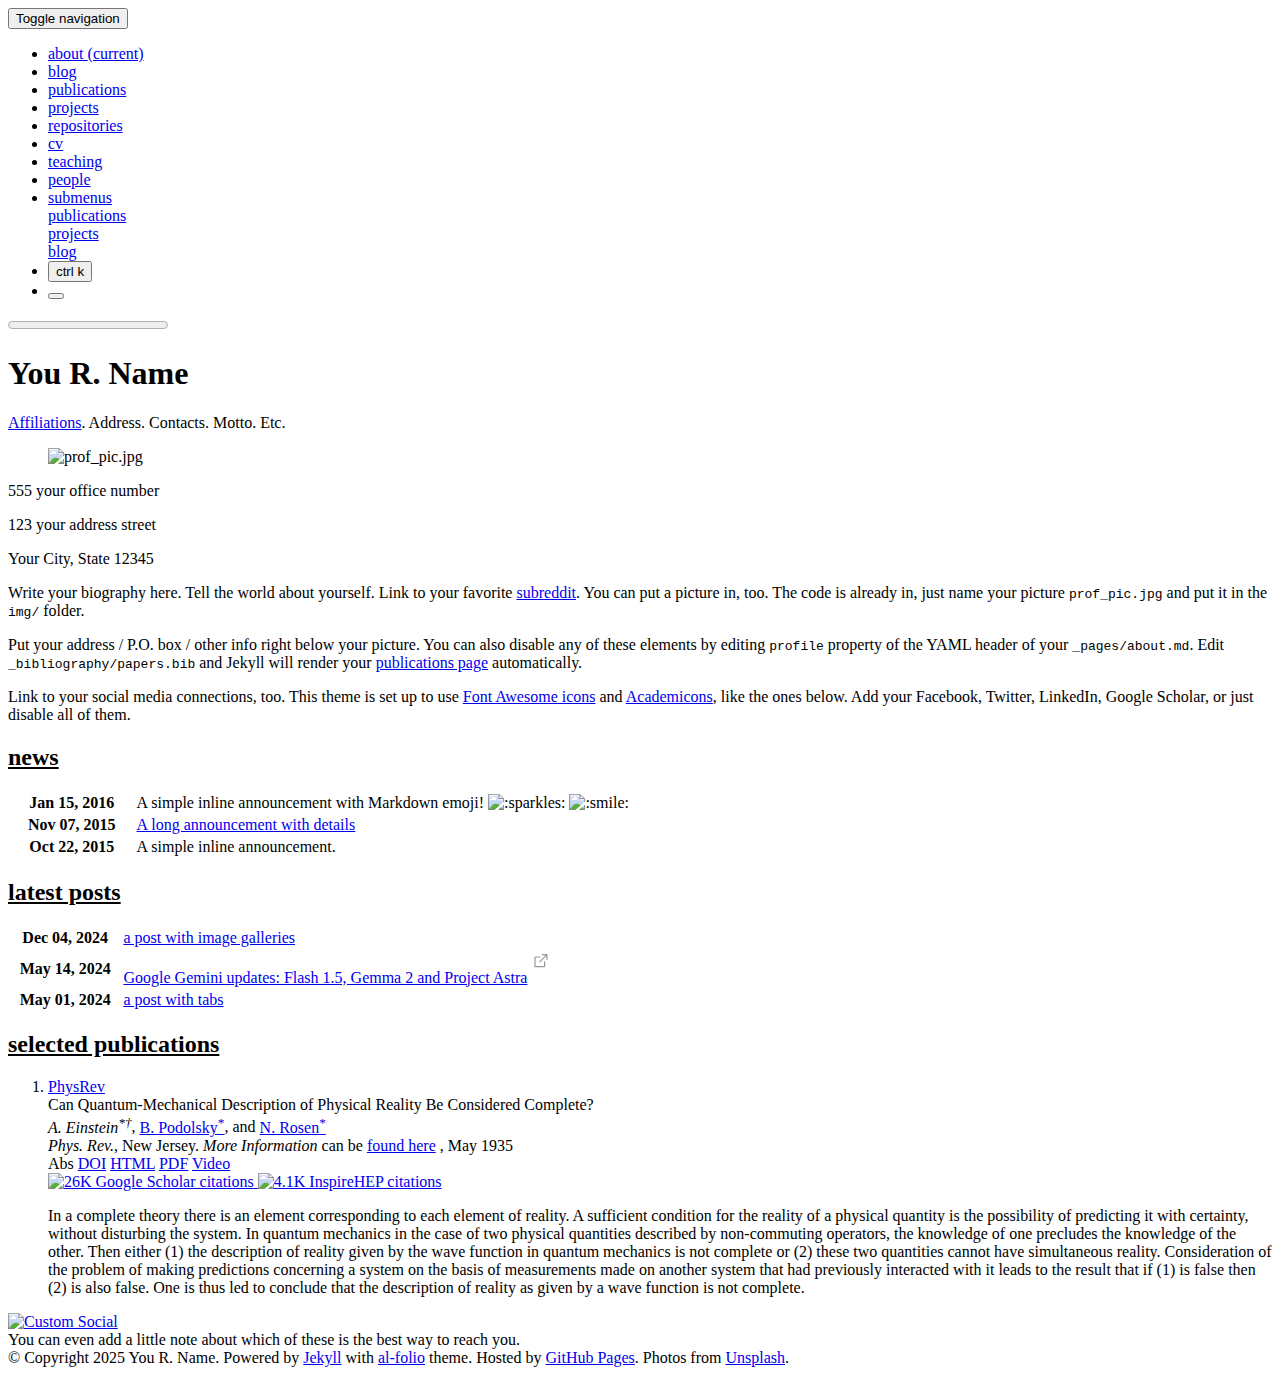
==== index.html @ 600511ab "Deploying to gh-pages from @ ex33/ex33.github.io@70c05e262d3fc2547aa283a6c2298f5dabd00a32 🚀" ====
<!DOCTYPE html> <html lang="en"> <head> <meta http-equiv="Content-Type" content="text/html; charset=UTF-8"> <meta charset="utf-8"> <meta name="viewport" content="width=device-width, initial-scale=1, shrink-to-fit=no"> <meta http-equiv="X-UA-Compatible" content="IE=edge"> <title> You R. Name </title> <meta name="author" content="You R. Name"> <meta name="description" content="A simple, whitespace theme for academics. Based on [*folio](https://github.com/bogoli/-folio) design. "> <meta name="keywords" content="jekyll, jekyll-theme, academic-website, portfolio-website"> <link rel="stylesheet" href="/al-folio/assets/css/bootstrap.min.css?a4b3f509e79c54a512b890d73235ef04"> <link rel="stylesheet" href="https://cdn.jsdelivr.net/npm/mdbootstrap@4.20.0/css/mdb.min.css" integrity="sha256-jpjYvU3G3N6nrrBwXJoVEYI/0zw8htfFnhT9ljN3JJw=" crossorigin="anonymous"> <link defer rel="stylesheet" href="/al-folio/assets/css/academicons.min.css?f0b7046b84e425c55f3463ac249818f5"> <link defer rel="stylesheet" href="/al-folio/assets/css/scholar-icons.css?62b2ac103a88034e6882a5be5f3e2772"> <link defer rel="stylesheet" type="text/css" href="https://fonts.googleapis.com/css?family=Roboto:300,400,500,700|Roboto+Slab:100,300,400,500,700|Material+Icons&amp;display=swap"> <link defer rel="stylesheet" href="/al-folio/assets/css/jekyll-pygments-themes-github.css?591dab5a4e56573bf4ef7fd332894c99" media="" id="highlight_theme_light"> <link rel="shortcut icon" href="data:image/svg+xml,&lt;svg%20xmlns=%22http://www.w3.org/2000/svg%22%20viewBox=%220%200%20100%20100%22&gt;&lt;text%20y=%22.9em%22%20font-size=%2290%22&gt;%E2%9A%9B%EF%B8%8F&lt;/text&gt;&lt;/svg&gt;"> <link rel="stylesheet" href="/al-folio/assets/css/main.css?d41d8cd98f00b204e9800998ecf8427e"> <link rel="canonical" href="https://alshedivat.github.io/al-folio/"> <script src="/al-folio/assets/js/theme.js?9a0c749ec5240d9cda97bc72359a72c0"></script> <link defer rel="stylesheet" href="/al-folio/assets/css/jekyll-pygments-themes-native.css?5847e5ed4a4568527aa6cfab446049ca" media="none" id="highlight_theme_dark"> <script>
    initTheme();
  </script> </head> <body class="fixed-top-nav "> <header> <nav id="navbar" class="navbar navbar-light navbar-expand-sm fixed-top" role="navigation"> <div class="container"> <button class="navbar-toggler collapsed ml-auto" type="button" data-toggle="collapse" data-target="#navbarNav" aria-controls="navbarNav" aria-expanded="false" aria-label="Toggle navigation"> <span class="sr-only">Toggle navigation</span> <span class="icon-bar top-bar"></span> <span class="icon-bar middle-bar"></span> <span class="icon-bar bottom-bar"></span> </button> <div class="collapse navbar-collapse text-right" id="navbarNav"> <ul class="navbar-nav ml-auto flex-nowrap"> <li class="nav-item active"> <a class="nav-link" href="/al-folio/">about <span class="sr-only">(current)</span> </a> </li> <li class="nav-item "> <a class="nav-link" href="/al-folio/blog/">blog </a> </li> <li class="nav-item "> <a class="nav-link" href="/al-folio/publications/">publications </a> </li> <li class="nav-item "> <a class="nav-link" href="/al-folio/projects/">projects </a> </li> <li class="nav-item "> <a class="nav-link" href="/al-folio/repositories/">repositories </a> </li> <li class="nav-item "> <a class="nav-link" href="/al-folio/cv/">cv </a> </li> <li class="nav-item "> <a class="nav-link" href="/al-folio/teaching/">teaching </a> </li> <li class="nav-item "> <a class="nav-link" href="/al-folio/people/">people </a> </li> <li class="nav-item dropdown "> <a class="nav-link dropdown-toggle" href="#" id="navbarDropdown" role="button" data-toggle="dropdown" aria-haspopup="true" aria-expanded="false">submenus </a> <div class="dropdown-menu dropdown-menu-right" aria-labelledby="navbarDropdown"> <a class="dropdown-item " href="/al-folio/publications/">publications</a> <div class="dropdown-divider"></div> <a class="dropdown-item " href="/al-folio/projects/">projects</a> <div class="dropdown-divider"></div> <a class="dropdown-item " href="/al-folio/blog/">blog</a> </div> </li> <li class="nav-item"> <button id="search-toggle" title="Search" onclick="openSearchModal()"> <span class="nav-link">ctrl k <i class="ti ti-search"></i></span> </button> </li> <li class="toggle-container"> <button id="light-toggle" title="Change theme"> <i class="ti ti-sun-moon" id="light-toggle-system"></i> <i class="ti ti-moon-filled" id="light-toggle-dark"></i> <i class="ti ti-sun-filled" id="light-toggle-light"></i> </button> </li> </ul> </div> </div> </nav> <progress id="progress" value="0"> <div class="progress-container"> <span class="progress-bar"></span> </div> </progress> </header> <div class="container mt-5" role="main"> <div class="post"> <header class="post-header"> <h1 class="post-title"> <span class="font-weight-bold">You</span> R. Name </h1> <p class="desc"><a href="#">Affiliations</a>. Address. Contacts. Motto. Etc.</p> </header> <article> <div class="profile float-right"> <figure> <picture> <source class="responsive-img-srcset" srcset="/al-folio/assets/img/prof_pic-480.webp 480w,/al-folio/assets/img/prof_pic-800.webp 800w,/al-folio/assets/img/prof_pic-1400.webp 1400w," type="image/webp" sizes="(min-width: 930px) 270.0px, (min-width: 576px) 30vw, 95vw"> <img src="/al-folio/assets/img/prof_pic.jpg?974957d202f671e4fa6700c04e68deae" class="img-fluid z-depth-1 rounded" width="100%" height="auto" alt="prof_pic.jpg" loading="eager" onerror="this.onerror=null; $('.responsive-img-srcset').remove();"> </source></picture> </figure> <div class="more-info"> <p>555 your office number</p> <p>123 your address street</p> <p>Your City, State 12345</p> </div> </div> <div class="clearfix"> <p>Write your biography here. Tell the world about yourself. Link to your favorite <a href="http://reddit.com" rel="external nofollow noopener" target="_blank">subreddit</a>. You can put a picture in, too. The code is already in, just name your picture <code class="language-plaintext highlighter-rouge">prof_pic.jpg</code> and put it in the <code class="language-plaintext highlighter-rouge">img/</code> folder.</p> <p>Put your address / P.O. box / other info right below your picture. You can also disable any of these elements by editing <code class="language-plaintext highlighter-rouge">profile</code> property of the YAML header of your <code class="language-plaintext highlighter-rouge">_pages/about.md</code>. Edit <code class="language-plaintext highlighter-rouge">_bibliography/papers.bib</code> and Jekyll will render your <a href="/al-folio/publications/">publications page</a> automatically.</p> <p>Link to your social media connections, too. This theme is set up to use <a href="https://fontawesome.com/" rel="external nofollow noopener" target="_blank">Font Awesome icons</a> and <a href="https://jpswalsh.github.io/academicons/" rel="external nofollow noopener" target="_blank">Academicons</a>, like the ones below. Add your Facebook, Twitter, LinkedIn, Google Scholar, or just disable all of them.</p> </div> <h2> <a href="/al-folio/news/" style="color: inherit">news</a> </h2> <div class="news"> <div class="table-responsive"> <table class="table table-sm table-borderless"> <tr> <th scope="row" style="width: 20%">Jan 15, 2016</th> <td> A simple inline announcement with Markdown emoji! <img class="emoji" title=":sparkles:" alt=":sparkles:" src="https://github.githubassets.com/images/icons/emoji/unicode/2728.png" height="20" width="20"> <img class="emoji" title=":smile:" alt=":smile:" src="https://github.githubassets.com/images/icons/emoji/unicode/1f604.png" height="20" width="20"> </td> </tr> <tr> <th scope="row" style="width: 20%">Nov 07, 2015</th> <td> <a class="news-title" href="/al-folio/news/announcement_2/">A long announcement with details</a> </td> </tr> <tr> <th scope="row" style="width: 20%">Oct 22, 2015</th> <td> A simple inline announcement. </td> </tr> </table> </div> </div> <h2> <a href="/al-folio/blog/" style="color: inherit">latest posts</a> </h2> <div class="news"> <div class="table-responsive" style="max-height: 60vw"> <table class="table table-sm table-borderless"> <tr> <th scope="row" style="width: 20%">Dec 04, 2024</th> <td> <a class="news-title" href="/al-folio/blog/2024/photo-gallery/">a post with image galleries</a> </td> </tr> <tr> <th scope="row" style="width: 20%">May 14, 2024</th> <td> <a class="news-title" href="https://blog.google/technology/ai/google-gemini-update-flash-ai-assistant-io-2024/" target="_blank" rel="external nofollow noopener">Google Gemini updates: Flash 1.5, Gemma 2 and Project Astra</a> <svg width="2rem" height="2rem" viewbox="0 0 40 40" xmlns="http://www.w3.org/2000/svg"> <path d="M17 13.5v6H5v-12h6m3-3h6v6m0-6-9 9" class="icon_svg-stroke" stroke="#999" stroke-width="1.5" fill="none" fill-rule="evenodd" stroke-linecap="round" stroke-linejoin="round"></path> </svg> </td> </tr> <tr> <th scope="row" style="width: 20%">May 01, 2024</th> <td> <a class="news-title" href="/al-folio/blog/2024/tabs/">a post with tabs</a> </td> </tr> </table> </div> </div> <h2> <a href="/al-folio/publications/" style="color: inherit">selected publications</a> </h2> <div class="publications"> <ol class="bibliography"><li> <div class="row"> <div class="col col-sm-2 abbr"> <abbr class="badge rounded w-100"> <a href="https://journals.aps.org/" rel="external nofollow noopener" target="_blank">PhysRev</a> </abbr> </div> <div id="PhysRev.47.777" class="col-sm-8"> <div class="title">Can Quantum-Mechanical Description of Physical Reality Be Considered Complete?</div> <div class="author"> <em>A. Einstein<sup>*†</sup></em>, <a href="https://en.wikipedia.org/wiki/Boris_Podolsky" rel="external nofollow noopener" target="_blank">B. Podolsky<sup>*</sup></a>, and <a href="https://en.wikipedia.org/wiki/Nathan_Rosen" rel="external nofollow noopener" target="_blank">N. Rosen<sup>*</sup></a> <i class="fa-solid fa-circle-info ml-1" data-toggle="popover" data-placement="top" data-html="true" data-content="* Example use of superscripts&lt;br&gt;† Albert Einstein"> </i> </div> <div class="periodical"> <em>Phys. Rev.</em>, New Jersey. <em>More Information</em> can be <a href="https://github.com/alshedivat/al-folio/" rel="external nofollow noopener" target="_blank">found here</a> , May 1935 </div> <div class="periodical"> </div> <div class="links"> <a class="abstract btn btn-sm z-depth-0" role="button">Abs</a> <a href="https://doi.org/10.1103/PhysRev.47.777" class="btn btn-sm z-depth-0" role="button" rel="external nofollow noopener" target="_blank">DOI</a> <a href="https://journals.aps.org/pr/abstract/10.1103/PhysRev.47.777" class="btn btn-sm z-depth-0" role="button" rel="external nofollow noopener" target="_blank">HTML</a> <a href="/al-folio/assets/pdf/example_pdf.pdf" class="btn btn-sm z-depth-0" role="button">PDF</a> <a href="https://www.youtube-nocookie.com/embed/aqz-KE-bpKQ" class="btn btn-sm z-depth-0" role="button" rel="external nofollow noopener" target="_blank">Video</a> </div> <div class="badges"> <span class="altmetric-embed" data-badge-type="2" data-badge-popover="right" data-altmetric-id="248277"></span> <span class="__dimensions_badge_embed__" data-doi="10.1103/PhysRev.47.777" data-style="small_rectangle" data-legend="hover-right" style="margin-bottom: 3px;"></span> <a href="https://scholar.google.com/citations?view_op=view_citation&amp;hl=en&amp;user=qc6CJjYAAAAJ&amp;citation_for_view=qc6CJjYAAAAJ:qyhmnyLat1gC" aria-label="Google Scholar link" role="button" rel="external nofollow noopener" target="_blank"> <img src="https://img.shields.io/badge/scholar-26K-4285F4?logo=googlescholar&amp;labelColor=beige" alt="26K Google Scholar citations"> </a> <a href="https://inspirehep.net/literature/3255" aria-label="Inspirehep link" role="button" rel="external nofollow noopener" target="_blank"> <img src="https://img.shields.io/badge/inspire-4.1K-001628?logo=inspire&amp;logoColor=001628&amp;labelColor=beige" alt="4.1K InspireHEP citations"> </a> </div> <div class="abstract hidden"> <p>In a complete theory there is an element corresponding to each element of reality. A sufficient condition for the reality of a physical quantity is the possibility of predicting it with certainty, without disturbing the system. In quantum mechanics in the case of two physical quantities described by non-commuting operators, the knowledge of one precludes the knowledge of the other. Then either (1) the description of reality given by the wave function in quantum mechanics is not complete or (2) these two quantities cannot have simultaneous reality. Consideration of the problem of making predictions concerning a system on the basis of measurements made on another system that had previously interacted with it leads to the result that if (1) is false then (2) is also false. One is thus led to conclude that the description of reality as given by a wave function is not complete.</p> </div> </div> </div> </li></ol> </div> <div class="social"> <div class="contact-icons"> <a href="mailto:%79%6F%75@%65%78%61%6D%70%6C%65.%63%6F%6D" title="email"><i class="fa-solid fa-envelope"></i></a> <a href="https://inspirehep.net/authors/1010907" title="Inspire HEP" rel="external nofollow noopener" target="_blank"><i class="ai ai-inspire"></i></a> <a href="/al-folio/feed.xml" title="RSS Feed"><i class="fa-solid fa-square-rss"></i></a> <a href="https://scholar.google.com/citations?user=qc6CJjYAAAAJ" title="Google Scholar" rel="external nofollow noopener" target="_blank"><i class="ai ai-google-scholar"></i></a> <a href="https://www.alberteinstein.com/" title="Custom Social" rel="external nofollow noopener" target="_blank"> <img src="https://www.alberteinstein.com/wp-content/uploads/2024/03/cropped-favicon-192x192.png" alt="Custom Social"> </a> </div> <div class="contact-note">You can even add a little note about which of these is the best way to reach you. </div> </div> </article> </div> </div> <footer class="fixed-bottom" role="contentinfo"> <div class="container mt-0"> © Copyright 2025 You R. Name. Powered by <a href="https://jekyllrb.com/" target="_blank" rel="external nofollow noopener">Jekyll</a> with <a href="https://github.com/alshedivat/al-folio" rel="external nofollow noopener" target="_blank">al-folio</a> theme. Hosted by <a href="https://pages.github.com/" target="_blank" rel="external nofollow noopener">GitHub Pages</a>. Photos from <a href="https://unsplash.com" target="_blank" rel="external nofollow noopener">Unsplash</a>. </div> </footer> <script src="https://cdn.jsdelivr.net/npm/jquery@3.6.0/dist/jquery.min.js" integrity="sha256-/xUj+3OJU5yExlq6GSYGSHk7tPXikynS7ogEvDej/m4=" crossorigin="anonymous"></script> <script src="/al-folio/assets/js/bootstrap.bundle.min.js"></script> <script src="https://cdn.jsdelivr.net/npm/mdbootstrap@4.20.0/js/mdb.min.js" integrity="sha256-NdbiivsvWt7VYCt6hYNT3h/th9vSTL4EDWeGs5SN3DA=" crossorigin="anonymous"></script> <script defer src="https://cdn.jsdelivr.net/npm/masonry-layout@4.2.2/dist/masonry.pkgd.min.js" integrity="sha256-Nn1q/fx0H7SNLZMQ5Hw5JLaTRZp0yILA/FRexe19VdI=" crossorigin="anonymous"></script> <script defer src="https://cdn.jsdelivr.net/npm/imagesloaded@5.0.0/imagesloaded.pkgd.min.js" integrity="sha256-htrLFfZJ6v5udOG+3kNLINIKh2gvoKqwEhHYfTTMICc=" crossorigin="anonymous"></script> <script defer src="/al-folio/assets/js/masonry.js?a0db7e5d5c70cc3252b3138b0c91dcaf" type="text/javascript"></script> <script defer src="https://cdn.jsdelivr.net/npm/medium-zoom@1.1.0/dist/medium-zoom.min.js" integrity="sha256-ZgMyDAIYDYGxbcpJcfUnYwNevG/xi9OHKaR/8GK+jWc=" crossorigin="anonymous"></script> <script defer src="/al-folio/assets/js/zoom.js?85ddb88934d28b74e78031fd54cf8308"></script> <script src="/al-folio/assets/js/no_defer.js?2781658a0a2b13ed609542042a859126"></script> <script defer src="/al-folio/assets/js/common.js?e0514a05c5c95ac1a93a8dfd5249b92e"></script> <script defer src="/al-folio/assets/js/copy_code.js?12775fdf7f95e901d7119054556e495f" type="text/javascript"></script> <script defer src="/al-folio/assets/js/jupyter_new_tab.js?d9f17b6adc2311cbabd747f4538bb15f"></script> <script async src="https://d1bxh8uas1mnw7.cloudfront.net/assets/embed.js"></script> <script async src="https://badge.dimensions.ai/badge.js"></script> <script defer type="text/javascript" id="MathJax-script" src="https://cdn.jsdelivr.net/npm/mathjax@3.2.2/es5/tex-mml-chtml.js" integrity="sha256-MASABpB4tYktI2Oitl4t+78w/lyA+D7b/s9GEP0JOGI=" crossorigin="anonymous"></script> <script src="/al-folio/assets/js/mathjax-setup.js?70d799092f862ad98c7876aa47712e20"></script> <script defer src="https://cdnjs.cloudflare.com/polyfill/v3/polyfill.min.js?features=es6" crossorigin="anonymous"></script> <script defer src="/al-folio/assets/js/progress-bar.js?2f30e0e6801ea8f5036fa66e1ab0a71a" type="text/javascript"></script> <script src="/al-folio/assets/js/vanilla-back-to-top.min.js?f40d453793ff4f64e238e420181a1d17"></script> <script>
    addBackToTop();
  </script> <script type="module" src="/al-folio/assets/js/search/ninja-keys.min.js?a3446f084dcaecc5f75aa1757d087dcf"></script> <ninja-keys hidebreadcrumbs noautoloadmdicons placeholder="Type to start searching"></ninja-keys> <script src="/al-folio/assets/js/search-setup.js?6c304f7b1992d4b60f7a07956e52f04a"></script> <script src="/al-folio/assets/js/search-data.js"></script> <script src="/al-folio/assets/js/shortcut-key.js?6f508d74becd347268a7f822bca7309d"></script> </body> </html>
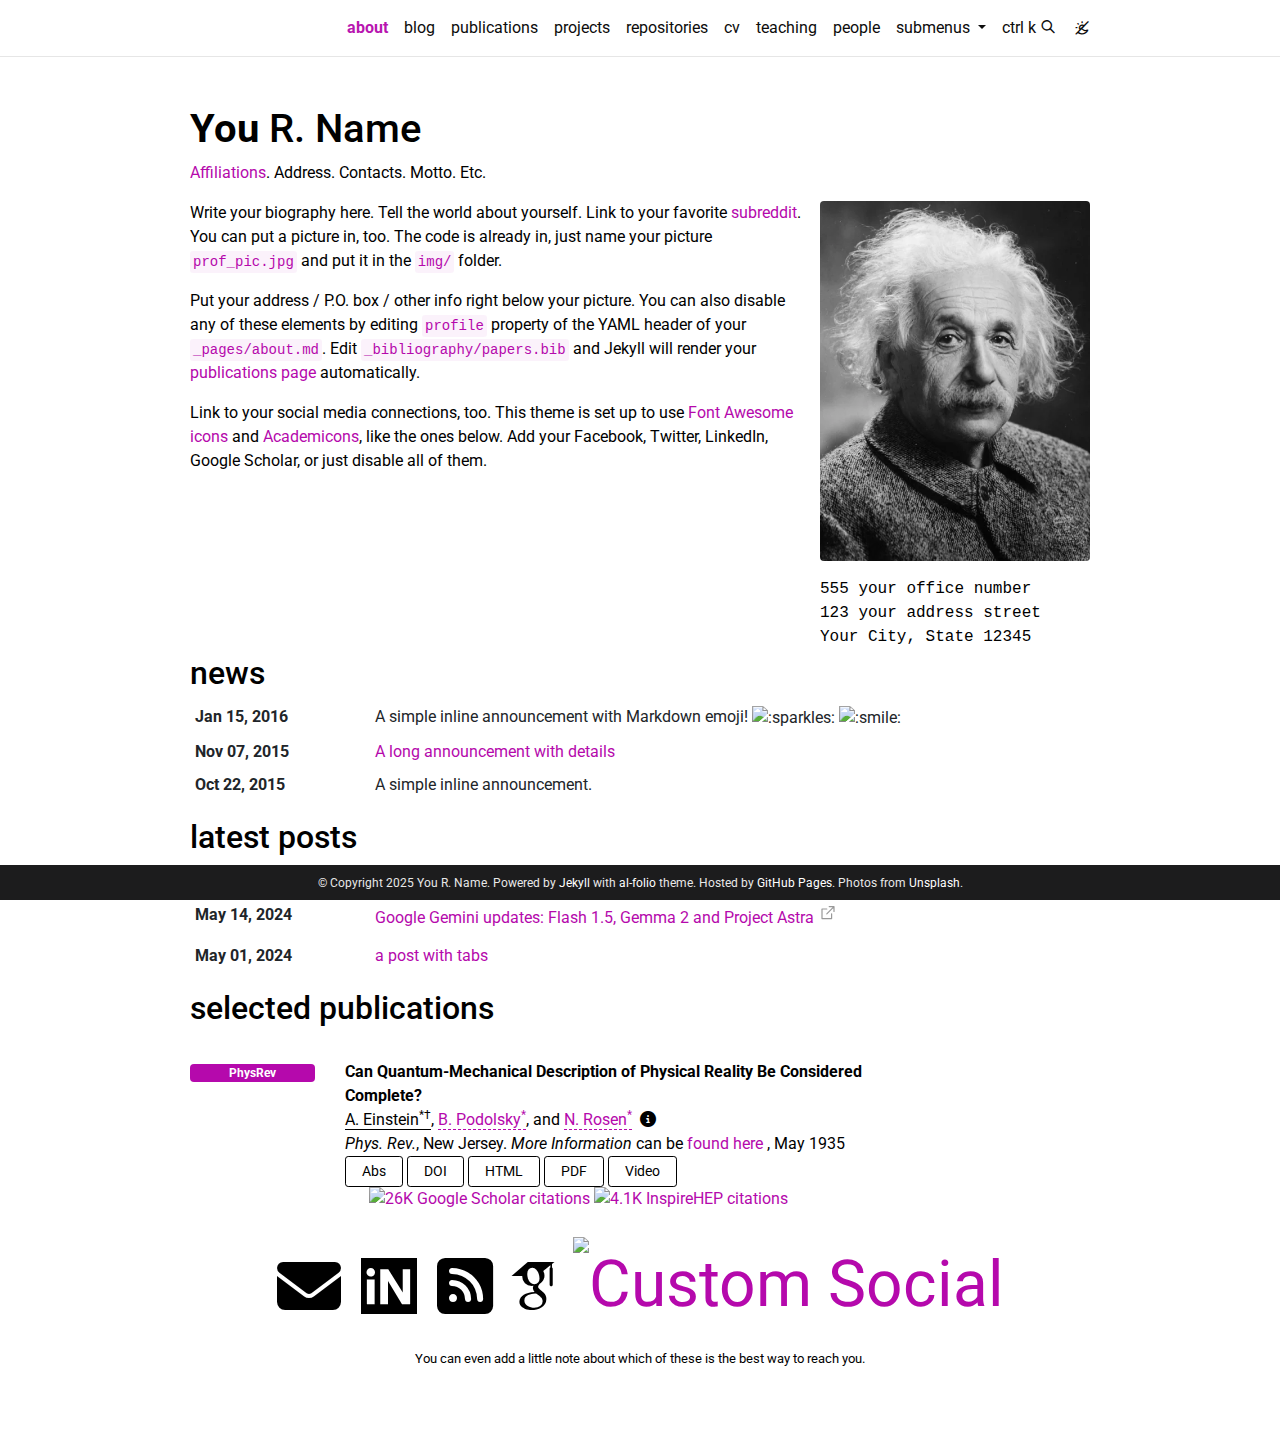
==== commit e172a7a9: "Deploying to gh-pages from @ ex33/ex33.github.io@ead31e716f22ea62b0382e771e093a2e178b6ae7 🚀" ====
--- a/index.html
+++ b/index.html
@@ -1,5 +1,5 @@
-<!DOCTYPE html> <html lang="en"> <head> <meta http-equiv="Content-Type" content="text/html; charset=UTF-8"> <meta charset="utf-8"> <meta name="viewport" content="width=device-width, initial-scale=1, shrink-to-fit=no"> <meta http-equiv="X-UA-Compatible" content="IE=edge"> <title> You R. Name </title> <meta name="author" content="You R. Name"> <meta name="description" content="A simple, whitespace theme for academics. Based on [*folio](https://github.com/bogoli/-folio) design. "> <meta name="keywords" content="jekyll, jekyll-theme, academic-website, portfolio-website"> <link rel="stylesheet" href="/al-folio/assets/css/bootstrap.min.css?a4b3f509e79c54a512b890d73235ef04"> <link rel="stylesheet" href="https://cdn.jsdelivr.net/npm/mdbootstrap@4.20.0/css/mdb.min.css" integrity="sha256-jpjYvU3G3N6nrrBwXJoVEYI/0zw8htfFnhT9ljN3JJw=" crossorigin="anonymous"> <link defer rel="stylesheet" href="/al-folio/assets/css/academicons.min.css?f0b7046b84e425c55f3463ac249818f5"> <link defer rel="stylesheet" href="/al-folio/assets/css/scholar-icons.css?62b2ac103a88034e6882a5be5f3e2772"> <link defer rel="stylesheet" type="text/css" href="https://fonts.googleapis.com/css?family=Roboto:300,400,500,700|Roboto+Slab:100,300,400,500,700|Material+Icons&amp;display=swap"> <link defer rel="stylesheet" href="/al-folio/assets/css/jekyll-pygments-themes-github.css?591dab5a4e56573bf4ef7fd332894c99" media="" id="highlight_theme_light"> <link rel="shortcut icon" href="data:image/svg+xml,&lt;svg%20xmlns=%22http://www.w3.org/2000/svg%22%20viewBox=%220%200%20100%20100%22&gt;&lt;text%20y=%22.9em%22%20font-size=%2290%22&gt;%E2%9A%9B%EF%B8%8F&lt;/text&gt;&lt;/svg&gt;"> <link rel="stylesheet" href="/al-folio/assets/css/main.css?d41d8cd98f00b204e9800998ecf8427e"> <link rel="canonical" href="https://alshedivat.github.io/al-folio/"> <script src="/al-folio/assets/js/theme.js?9a0c749ec5240d9cda97bc72359a72c0"></script> <link defer rel="stylesheet" href="/al-folio/assets/css/jekyll-pygments-themes-native.css?5847e5ed4a4568527aa6cfab446049ca" media="none" id="highlight_theme_dark"> <script>
+<!DOCTYPE html> <html lang="en"> <head> <meta http-equiv="Content-Type" content="text/html; charset=UTF-8"> <meta charset="utf-8"> <meta name="viewport" content="width=device-width, initial-scale=1, shrink-to-fit=no"> <meta http-equiv="X-UA-Compatible" content="IE=edge"> <title> You R. Name </title> <meta name="author" content="You R. Name"> <meta name="description" content="A simple, whitespace theme for academics. Based on [*folio](https://github.com/bogoli/-folio) design. "> <meta name="keywords" content="jekyll, jekyll-theme, academic-website, portfolio-website"> <link rel="stylesheet" href="/assets/css/bootstrap.min.css?a4b3f509e79c54a512b890d73235ef04"> <link rel="stylesheet" href="https://cdn.jsdelivr.net/npm/mdbootstrap@4.20.0/css/mdb.min.css" integrity="sha256-jpjYvU3G3N6nrrBwXJoVEYI/0zw8htfFnhT9ljN3JJw=" crossorigin="anonymous"> <link defer rel="stylesheet" href="/assets/css/academicons.min.css?f0b7046b84e425c55f3463ac249818f5"> <link defer rel="stylesheet" href="/assets/css/scholar-icons.css?62b2ac103a88034e6882a5be5f3e2772"> <link defer rel="stylesheet" type="text/css" href="https://fonts.googleapis.com/css?family=Roboto:300,400,500,700|Roboto+Slab:100,300,400,500,700|Material+Icons&amp;display=swap"> <link defer rel="stylesheet" href="/assets/css/jekyll-pygments-themes-github.css?591dab5a4e56573bf4ef7fd332894c99" media="" id="highlight_theme_light"> <link rel="shortcut icon" href="data:image/svg+xml,&lt;svg%20xmlns=%22http://www.w3.org/2000/svg%22%20viewBox=%220%200%20100%20100%22&gt;&lt;text%20y=%22.9em%22%20font-size=%2290%22&gt;%E2%9A%9B%EF%B8%8F&lt;/text&gt;&lt;/svg&gt;"> <link rel="stylesheet" href="/assets/css/main.css?d41d8cd98f00b204e9800998ecf8427e"> <link rel="canonical" href="https://ex33.github.io/"> <script src="/assets/js/theme.js?9a0c749ec5240d9cda97bc72359a72c0"></script> <link defer rel="stylesheet" href="/assets/css/jekyll-pygments-themes-native.css?5847e5ed4a4568527aa6cfab446049ca" media="none" id="highlight_theme_dark"> <script>
     initTheme();
-  </script> </head> <body class="fixed-top-nav "> <header> <nav id="navbar" class="navbar navbar-light navbar-expand-sm fixed-top" role="navigation"> <div class="container"> <button class="navbar-toggler collapsed ml-auto" type="button" data-toggle="collapse" data-target="#navbarNav" aria-controls="navbarNav" aria-expanded="false" aria-label="Toggle navigation"> <span class="sr-only">Toggle navigation</span> <span class="icon-bar top-bar"></span> <span class="icon-bar middle-bar"></span> <span class="icon-bar bottom-bar"></span> </button> <div class="collapse navbar-collapse text-right" id="navbarNav"> <ul class="navbar-nav ml-auto flex-nowrap"> <li class="nav-item active"> <a class="nav-link" href="/al-folio/">about <span class="sr-only">(current)</span> </a> </li> <li class="nav-item "> <a class="nav-link" href="/al-folio/blog/">blog </a> </li> <li class="nav-item "> <a class="nav-link" href="/al-folio/publications/">publications </a> </li> <li class="nav-item "> <a class="nav-link" href="/al-folio/projects/">projects </a> </li> <li class="nav-item "> <a class="nav-link" href="/al-folio/repositories/">repositories </a> </li> <li class="nav-item "> <a class="nav-link" href="/al-folio/cv/">cv </a> </li> <li class="nav-item "> <a class="nav-link" href="/al-folio/teaching/">teaching </a> </li> <li class="nav-item "> <a class="nav-link" href="/al-folio/people/">people </a> </li> <li class="nav-item dropdown "> <a class="nav-link dropdown-toggle" href="#" id="navbarDropdown" role="button" data-toggle="dropdown" aria-haspopup="true" aria-expanded="false">submenus </a> <div class="dropdown-menu dropdown-menu-right" aria-labelledby="navbarDropdown"> <a class="dropdown-item " href="/al-folio/publications/">publications</a> <div class="dropdown-divider"></div> <a class="dropdown-item " href="/al-folio/projects/">projects</a> <div class="dropdown-divider"></div> <a class="dropdown-item " href="/al-folio/blog/">blog</a> </div> </li> <li class="nav-item"> <button id="search-toggle" title="Search" onclick="openSearchModal()"> <span class="nav-link">ctrl k <i class="ti ti-search"></i></span> </button> </li> <li class="toggle-container"> <button id="light-toggle" title="Change theme"> <i class="ti ti-sun-moon" id="light-toggle-system"></i> <i class="ti ti-moon-filled" id="light-toggle-dark"></i> <i class="ti ti-sun-filled" id="light-toggle-light"></i> </button> </li> </ul> </div> </div> </nav> <progress id="progress" value="0"> <div class="progress-container"> <span class="progress-bar"></span> </div> </progress> </header> <div class="container mt-5" role="main"> <div class="post"> <header class="post-header"> <h1 class="post-title"> <span class="font-weight-bold">You</span> R. Name </h1> <p class="desc"><a href="#">Affiliations</a>. Address. Contacts. Motto. Etc.</p> </header> <article> <div class="profile float-right"> <figure> <picture> <source class="responsive-img-srcset" srcset="/al-folio/assets/img/prof_pic-480.webp 480w,/al-folio/assets/img/prof_pic-800.webp 800w,/al-folio/assets/img/prof_pic-1400.webp 1400w," type="image/webp" sizes="(min-width: 930px) 270.0px, (min-width: 576px) 30vw, 95vw"> <img src="/al-folio/assets/img/prof_pic.jpg?974957d202f671e4fa6700c04e68deae" class="img-fluid z-depth-1 rounded" width="100%" height="auto" alt="prof_pic.jpg" loading="eager" onerror="this.onerror=null; $('.responsive-img-srcset').remove();"> </source></picture> </figure> <div class="more-info"> <p>555 your office number</p> <p>123 your address street</p> <p>Your City, State 12345</p> </div> </div> <div class="clearfix"> <p>Write your biography here. Tell the world about yourself. Link to your favorite <a href="http://reddit.com" rel="external nofollow noopener" target="_blank">subreddit</a>. You can put a picture in, too. The code is already in, just name your picture <code class="language-plaintext highlighter-rouge">prof_pic.jpg</code> and put it in the <code class="language-plaintext highlighter-rouge">img/</code> folder.</p> <p>Put your address / P.O. box / other info right below your picture. You can also disable any of these elements by editing <code class="language-plaintext highlighter-rouge">profile</code> property of the YAML header of your <code class="language-plaintext highlighter-rouge">_pages/about.md</code>. Edit <code class="language-plaintext highlighter-rouge">_bibliography/papers.bib</code> and Jekyll will render your <a href="/al-folio/publications/">publications page</a> automatically.</p> <p>Link to your social media connections, too. This theme is set up to use <a href="https://fontawesome.com/" rel="external nofollow noopener" target="_blank">Font Awesome icons</a> and <a href="https://jpswalsh.github.io/academicons/" rel="external nofollow noopener" target="_blank">Academicons</a>, like the ones below. Add your Facebook, Twitter, LinkedIn, Google Scholar, or just disable all of them.</p> </div> <h2> <a href="/al-folio/news/" style="color: inherit">news</a> </h2> <div class="news"> <div class="table-responsive"> <table class="table table-sm table-borderless"> <tr> <th scope="row" style="width: 20%">Jan 15, 2016</th> <td> A simple inline announcement with Markdown emoji! <img class="emoji" title=":sparkles:" alt=":sparkles:" src="https://github.githubassets.com/images/icons/emoji/unicode/2728.png" height="20" width="20"> <img class="emoji" title=":smile:" alt=":smile:" src="https://github.githubassets.com/images/icons/emoji/unicode/1f604.png" height="20" width="20"> </td> </tr> <tr> <th scope="row" style="width: 20%">Nov 07, 2015</th> <td> <a class="news-title" href="/al-folio/news/announcement_2/">A long announcement with details</a> </td> </tr> <tr> <th scope="row" style="width: 20%">Oct 22, 2015</th> <td> A simple inline announcement. </td> </tr> </table> </div> </div> <h2> <a href="/al-folio/blog/" style="color: inherit">latest posts</a> </h2> <div class="news"> <div class="table-responsive" style="max-height: 60vw"> <table class="table table-sm table-borderless"> <tr> <th scope="row" style="width: 20%">Dec 04, 2024</th> <td> <a class="news-title" href="/al-folio/blog/2024/photo-gallery/">a post with image galleries</a> </td> </tr> <tr> <th scope="row" style="width: 20%">May 14, 2024</th> <td> <a class="news-title" href="https://blog.google/technology/ai/google-gemini-update-flash-ai-assistant-io-2024/" target="_blank" rel="external nofollow noopener">Google Gemini updates: Flash 1.5, Gemma 2 and Project Astra</a> <svg width="2rem" height="2rem" viewbox="0 0 40 40" xmlns="http://www.w3.org/2000/svg"> <path d="M17 13.5v6H5v-12h6m3-3h6v6m0-6-9 9" class="icon_svg-stroke" stroke="#999" stroke-width="1.5" fill="none" fill-rule="evenodd" stroke-linecap="round" stroke-linejoin="round"></path> </svg> </td> </tr> <tr> <th scope="row" style="width: 20%">May 01, 2024</th> <td> <a class="news-title" href="/al-folio/blog/2024/tabs/">a post with tabs</a> </td> </tr> </table> </div> </div> <h2> <a href="/al-folio/publications/" style="color: inherit">selected publications</a> </h2> <div class="publications"> <ol class="bibliography"><li> <div class="row"> <div class="col col-sm-2 abbr"> <abbr class="badge rounded w-100"> <a href="https://journals.aps.org/" rel="external nofollow noopener" target="_blank">PhysRev</a> </abbr> </div> <div id="PhysRev.47.777" class="col-sm-8"> <div class="title">Can Quantum-Mechanical Description of Physical Reality Be Considered Complete?</div> <div class="author"> <em>A. Einstein<sup>*†</sup></em>, <a href="https://en.wikipedia.org/wiki/Boris_Podolsky" rel="external nofollow noopener" target="_blank">B. Podolsky<sup>*</sup></a>, and <a href="https://en.wikipedia.org/wiki/Nathan_Rosen" rel="external nofollow noopener" target="_blank">N. Rosen<sup>*</sup></a> <i class="fa-solid fa-circle-info ml-1" data-toggle="popover" data-placement="top" data-html="true" data-content="* Example use of superscripts&lt;br&gt;† Albert Einstein"> </i> </div> <div class="periodical"> <em>Phys. Rev.</em>, New Jersey. <em>More Information</em> can be <a href="https://github.com/alshedivat/al-folio/" rel="external nofollow noopener" target="_blank">found here</a> , May 1935 </div> <div class="periodical"> </div> <div class="links"> <a class="abstract btn btn-sm z-depth-0" role="button">Abs</a> <a href="https://doi.org/10.1103/PhysRev.47.777" class="btn btn-sm z-depth-0" role="button" rel="external nofollow noopener" target="_blank">DOI</a> <a href="https://journals.aps.org/pr/abstract/10.1103/PhysRev.47.777" class="btn btn-sm z-depth-0" role="button" rel="external nofollow noopener" target="_blank">HTML</a> <a href="/al-folio/assets/pdf/example_pdf.pdf" class="btn btn-sm z-depth-0" role="button">PDF</a> <a href="https://www.youtube-nocookie.com/embed/aqz-KE-bpKQ" class="btn btn-sm z-depth-0" role="button" rel="external nofollow noopener" target="_blank">Video</a> </div> <div class="badges"> <span class="altmetric-embed" data-badge-type="2" data-badge-popover="right" data-altmetric-id="248277"></span> <span class="__dimensions_badge_embed__" data-doi="10.1103/PhysRev.47.777" data-style="small_rectangle" data-legend="hover-right" style="margin-bottom: 3px;"></span> <a href="https://scholar.google.com/citations?view_op=view_citation&amp;hl=en&amp;user=qc6CJjYAAAAJ&amp;citation_for_view=qc6CJjYAAAAJ:qyhmnyLat1gC" aria-label="Google Scholar link" role="button" rel="external nofollow noopener" target="_blank"> <img src="https://img.shields.io/badge/scholar-26K-4285F4?logo=googlescholar&amp;labelColor=beige" alt="26K Google Scholar citations"> </a> <a href="https://inspirehep.net/literature/3255" aria-label="Inspirehep link" role="button" rel="external nofollow noopener" target="_blank"> <img src="https://img.shields.io/badge/inspire-4.1K-001628?logo=inspire&amp;logoColor=001628&amp;labelColor=beige" alt="4.1K InspireHEP citations"> </a> </div> <div class="abstract hidden"> <p>In a complete theory there is an element corresponding to each element of reality. A sufficient condition for the reality of a physical quantity is the possibility of predicting it with certainty, without disturbing the system. In quantum mechanics in the case of two physical quantities described by non-commuting operators, the knowledge of one precludes the knowledge of the other. Then either (1) the description of reality given by the wave function in quantum mechanics is not complete or (2) these two quantities cannot have simultaneous reality. Consideration of the problem of making predictions concerning a system on the basis of measurements made on another system that had previously interacted with it leads to the result that if (1) is false then (2) is also false. One is thus led to conclude that the description of reality as given by a wave function is not complete.</p> </div> </div> </div> </li></ol> </div> <div class="social"> <div class="contact-icons"> <a href="mailto:%79%6F%75@%65%78%61%6D%70%6C%65.%63%6F%6D" title="email"><i class="fa-solid fa-envelope"></i></a> <a href="https://inspirehep.net/authors/1010907" title="Inspire HEP" rel="external nofollow noopener" target="_blank"><i class="ai ai-inspire"></i></a> <a href="/al-folio/feed.xml" title="RSS Feed"><i class="fa-solid fa-square-rss"></i></a> <a href="https://scholar.google.com/citations?user=qc6CJjYAAAAJ" title="Google Scholar" rel="external nofollow noopener" target="_blank"><i class="ai ai-google-scholar"></i></a> <a href="https://www.alberteinstein.com/" title="Custom Social" rel="external nofollow noopener" target="_blank"> <img src="https://www.alberteinstein.com/wp-content/uploads/2024/03/cropped-favicon-192x192.png" alt="Custom Social"> </a> </div> <div class="contact-note">You can even add a little note about which of these is the best way to reach you. </div> </div> </article> </div> </div> <footer class="fixed-bottom" role="contentinfo"> <div class="container mt-0"> © Copyright 2025 You R. Name. Powered by <a href="https://jekyllrb.com/" target="_blank" rel="external nofollow noopener">Jekyll</a> with <a href="https://github.com/alshedivat/al-folio" rel="external nofollow noopener" target="_blank">al-folio</a> theme. Hosted by <a href="https://pages.github.com/" target="_blank" rel="external nofollow noopener">GitHub Pages</a>. Photos from <a href="https://unsplash.com" target="_blank" rel="external nofollow noopener">Unsplash</a>. </div> </footer> <script src="https://cdn.jsdelivr.net/npm/jquery@3.6.0/dist/jquery.min.js" integrity="sha256-/xUj+3OJU5yExlq6GSYGSHk7tPXikynS7ogEvDej/m4=" crossorigin="anonymous"></script> <script src="/al-folio/assets/js/bootstrap.bundle.min.js"></script> <script src="https://cdn.jsdelivr.net/npm/mdbootstrap@4.20.0/js/mdb.min.js" integrity="sha256-NdbiivsvWt7VYCt6hYNT3h/th9vSTL4EDWeGs5SN3DA=" crossorigin="anonymous"></script> <script defer src="https://cdn.jsdelivr.net/npm/masonry-layout@4.2.2/dist/masonry.pkgd.min.js" integrity="sha256-Nn1q/fx0H7SNLZMQ5Hw5JLaTRZp0yILA/FRexe19VdI=" crossorigin="anonymous"></script> <script defer src="https://cdn.jsdelivr.net/npm/imagesloaded@5.0.0/imagesloaded.pkgd.min.js" integrity="sha256-htrLFfZJ6v5udOG+3kNLINIKh2gvoKqwEhHYfTTMICc=" crossorigin="anonymous"></script> <script defer src="/al-folio/assets/js/masonry.js?a0db7e5d5c70cc3252b3138b0c91dcaf" type="text/javascript"></script> <script defer src="https://cdn.jsdelivr.net/npm/medium-zoom@1.1.0/dist/medium-zoom.min.js" integrity="sha256-ZgMyDAIYDYGxbcpJcfUnYwNevG/xi9OHKaR/8GK+jWc=" crossorigin="anonymous"></script> <script defer src="/al-folio/assets/js/zoom.js?85ddb88934d28b74e78031fd54cf8308"></script> <script src="/al-folio/assets/js/no_defer.js?2781658a0a2b13ed609542042a859126"></script> <script defer src="/al-folio/assets/js/common.js?e0514a05c5c95ac1a93a8dfd5249b92e"></script> <script defer src="/al-folio/assets/js/copy_code.js?12775fdf7f95e901d7119054556e495f" type="text/javascript"></script> <script defer src="/al-folio/assets/js/jupyter_new_tab.js?d9f17b6adc2311cbabd747f4538bb15f"></script> <script async src="https://d1bxh8uas1mnw7.cloudfront.net/assets/embed.js"></script> <script async src="https://badge.dimensions.ai/badge.js"></script> <script defer type="text/javascript" id="MathJax-script" src="https://cdn.jsdelivr.net/npm/mathjax@3.2.2/es5/tex-mml-chtml.js" integrity="sha256-MASABpB4tYktI2Oitl4t+78w/lyA+D7b/s9GEP0JOGI=" crossorigin="anonymous"></script> <script src="/al-folio/assets/js/mathjax-setup.js?70d799092f862ad98c7876aa47712e20"></script> <script defer src="https://cdnjs.cloudflare.com/polyfill/v3/polyfill.min.js?features=es6" crossorigin="anonymous"></script> <script defer src="/al-folio/assets/js/progress-bar.js?2f30e0e6801ea8f5036fa66e1ab0a71a" type="text/javascript"></script> <script src="/al-folio/assets/js/vanilla-back-to-top.min.js?f40d453793ff4f64e238e420181a1d17"></script> <script>
+  </script> </head> <body class="fixed-top-nav "> <header> <nav id="navbar" class="navbar navbar-light navbar-expand-sm fixed-top" role="navigation"> <div class="container"> <button class="navbar-toggler collapsed ml-auto" type="button" data-toggle="collapse" data-target="#navbarNav" aria-controls="navbarNav" aria-expanded="false" aria-label="Toggle navigation"> <span class="sr-only">Toggle navigation</span> <span class="icon-bar top-bar"></span> <span class="icon-bar middle-bar"></span> <span class="icon-bar bottom-bar"></span> </button> <div class="collapse navbar-collapse text-right" id="navbarNav"> <ul class="navbar-nav ml-auto flex-nowrap"> <li class="nav-item active"> <a class="nav-link" href="/">about <span class="sr-only">(current)</span> </a> </li> <li class="nav-item "> <a class="nav-link" href="/blog/">blog </a> </li> <li class="nav-item "> <a class="nav-link" href="/publications/">publications </a> </li> <li class="nav-item "> <a class="nav-link" href="/projects/">projects </a> </li> <li class="nav-item "> <a class="nav-link" href="/repositories/">repositories </a> </li> <li class="nav-item "> <a class="nav-link" href="/cv/">cv </a> </li> <li class="nav-item "> <a class="nav-link" href="/teaching/">teaching </a> </li> <li class="nav-item "> <a class="nav-link" href="/people/">people </a> </li> <li class="nav-item dropdown "> <a class="nav-link dropdown-toggle" href="#" id="navbarDropdown" role="button" data-toggle="dropdown" aria-haspopup="true" aria-expanded="false">submenus </a> <div class="dropdown-menu dropdown-menu-right" aria-labelledby="navbarDropdown"> <a class="dropdown-item " href="/publications/">publications</a> <div class="dropdown-divider"></div> <a class="dropdown-item " href="/projects/">projects</a> <div class="dropdown-divider"></div> <a class="dropdown-item " href="/blog/">blog</a> </div> </li> <li class="nav-item"> <button id="search-toggle" title="Search" onclick="openSearchModal()"> <span class="nav-link">ctrl k <i class="ti ti-search"></i></span> </button> </li> <li class="toggle-container"> <button id="light-toggle" title="Change theme"> <i class="ti ti-sun-moon" id="light-toggle-system"></i> <i class="ti ti-moon-filled" id="light-toggle-dark"></i> <i class="ti ti-sun-filled" id="light-toggle-light"></i> </button> </li> </ul> </div> </div> </nav> <progress id="progress" value="0"> <div class="progress-container"> <span class="progress-bar"></span> </div> </progress> </header> <div class="container mt-5" role="main"> <div class="post"> <header class="post-header"> <h1 class="post-title"> <span class="font-weight-bold">You</span> R. Name </h1> <p class="desc"><a href="#">Affiliations</a>. Address. Contacts. Motto. Etc.</p> </header> <article> <div class="profile float-right"> <figure> <picture> <source class="responsive-img-srcset" srcset="/assets/img/prof_pic-480.webp 480w,/assets/img/prof_pic-800.webp 800w,/assets/img/prof_pic-1400.webp 1400w," type="image/webp" sizes="(min-width: 930px) 270.0px, (min-width: 576px) 30vw, 95vw"> <img src="/assets/img/prof_pic.jpg?974957d202f671e4fa6700c04e68deae" class="img-fluid z-depth-1 rounded" width="100%" height="auto" alt="prof_pic.jpg" loading="eager" onerror="this.onerror=null; $('.responsive-img-srcset').remove();"> </source></picture> </figure> <div class="more-info"> <p>555 your office number</p> <p>123 your address street</p> <p>Your City, State 12345</p> </div> </div> <div class="clearfix"> <p>Write your biography here. Tell the world about yourself. Link to your favorite <a href="http://reddit.com" rel="external nofollow noopener" target="_blank">subreddit</a>. You can put a picture in, too. The code is already in, just name your picture <code class="language-plaintext highlighter-rouge">prof_pic.jpg</code> and put it in the <code class="language-plaintext highlighter-rouge">img/</code> folder.</p> <p>Put your address / P.O. box / other info right below your picture. You can also disable any of these elements by editing <code class="language-plaintext highlighter-rouge">profile</code> property of the YAML header of your <code class="language-plaintext highlighter-rouge">_pages/about.md</code>. Edit <code class="language-plaintext highlighter-rouge">_bibliography/papers.bib</code> and Jekyll will render your <a href="/al-folio/publications/">publications page</a> automatically.</p> <p>Link to your social media connections, too. This theme is set up to use <a href="https://fontawesome.com/" rel="external nofollow noopener" target="_blank">Font Awesome icons</a> and <a href="https://jpswalsh.github.io/academicons/" rel="external nofollow noopener" target="_blank">Academicons</a>, like the ones below. Add your Facebook, Twitter, LinkedIn, Google Scholar, or just disable all of them.</p> </div> <h2> <a href="/news/" style="color: inherit">news</a> </h2> <div class="news"> <div class="table-responsive"> <table class="table table-sm table-borderless"> <tr> <th scope="row" style="width: 20%">Jan 15, 2016</th> <td> A simple inline announcement with Markdown emoji! <img class="emoji" title=":sparkles:" alt=":sparkles:" src="https://github.githubassets.com/images/icons/emoji/unicode/2728.png" height="20" width="20"> <img class="emoji" title=":smile:" alt=":smile:" src="https://github.githubassets.com/images/icons/emoji/unicode/1f604.png" height="20" width="20"> </td> </tr> <tr> <th scope="row" style="width: 20%">Nov 07, 2015</th> <td> <a class="news-title" href="/news/announcement_2/">A long announcement with details</a> </td> </tr> <tr> <th scope="row" style="width: 20%">Oct 22, 2015</th> <td> A simple inline announcement. </td> </tr> </table> </div> </div> <h2> <a href="/blog/" style="color: inherit">latest posts</a> </h2> <div class="news"> <div class="table-responsive" style="max-height: 60vw"> <table class="table table-sm table-borderless"> <tr> <th scope="row" style="width: 20%">Dec 04, 2024</th> <td> <a class="news-title" href="/blog/2024/photo-gallery/">a post with image galleries</a> </td> </tr> <tr> <th scope="row" style="width: 20%">May 14, 2024</th> <td> <a class="news-title" href="https://blog.google/technology/ai/google-gemini-update-flash-ai-assistant-io-2024/" target="_blank" rel="external nofollow noopener">Google Gemini updates: Flash 1.5, Gemma 2 and Project Astra</a> <svg width="2rem" height="2rem" viewbox="0 0 40 40" xmlns="http://www.w3.org/2000/svg"> <path d="M17 13.5v6H5v-12h6m3-3h6v6m0-6-9 9" class="icon_svg-stroke" stroke="#999" stroke-width="1.5" fill="none" fill-rule="evenodd" stroke-linecap="round" stroke-linejoin="round"></path> </svg> </td> </tr> <tr> <th scope="row" style="width: 20%">May 01, 2024</th> <td> <a class="news-title" href="/blog/2024/tabs/">a post with tabs</a> </td> </tr> </table> </div> </div> <h2> <a href="/publications/" style="color: inherit">selected publications</a> </h2> <div class="publications"> <ol class="bibliography"><li> <div class="row"> <div class="col col-sm-2 abbr"> <abbr class="badge rounded w-100"> <a href="https://journals.aps.org/" rel="external nofollow noopener" target="_blank">PhysRev</a> </abbr> </div> <div id="PhysRev.47.777" class="col-sm-8"> <div class="title">Can Quantum-Mechanical Description of Physical Reality Be Considered Complete?</div> <div class="author"> <em>A. Einstein<sup>*†</sup></em>, <a href="https://en.wikipedia.org/wiki/Boris_Podolsky" rel="external nofollow noopener" target="_blank">B. Podolsky<sup>*</sup></a>, and <a href="https://en.wikipedia.org/wiki/Nathan_Rosen" rel="external nofollow noopener" target="_blank">N. Rosen<sup>*</sup></a> <i class="fa-solid fa-circle-info ml-1" data-toggle="popover" data-placement="top" data-html="true" data-content="* Example use of superscripts&lt;br&gt;† Albert Einstein"> </i> </div> <div class="periodical"> <em>Phys. Rev.</em>, New Jersey. <em>More Information</em> can be <a href="https://github.com/alshedivat/al-folio/" rel="external nofollow noopener" target="_blank">found here</a> , May 1935 </div> <div class="periodical"> </div> <div class="links"> <a class="abstract btn btn-sm z-depth-0" role="button">Abs</a> <a href="https://doi.org/10.1103/PhysRev.47.777" class="btn btn-sm z-depth-0" role="button" rel="external nofollow noopener" target="_blank">DOI</a> <a href="https://journals.aps.org/pr/abstract/10.1103/PhysRev.47.777" class="btn btn-sm z-depth-0" role="button" rel="external nofollow noopener" target="_blank">HTML</a> <a href="/assets/pdf/example_pdf.pdf" class="btn btn-sm z-depth-0" role="button">PDF</a> <a href="https://www.youtube-nocookie.com/embed/aqz-KE-bpKQ" class="btn btn-sm z-depth-0" role="button" rel="external nofollow noopener" target="_blank">Video</a> </div> <div class="badges"> <span class="altmetric-embed" data-badge-type="2" data-badge-popover="right" data-altmetric-id="248277"></span> <span class="__dimensions_badge_embed__" data-doi="10.1103/PhysRev.47.777" data-style="small_rectangle" data-legend="hover-right" style="margin-bottom: 3px;"></span> <a href="https://scholar.google.com/citations?view_op=view_citation&amp;hl=en&amp;user=qc6CJjYAAAAJ&amp;citation_for_view=qc6CJjYAAAAJ:qyhmnyLat1gC" aria-label="Google Scholar link" role="button" rel="external nofollow noopener" target="_blank"> <img src="https://img.shields.io/badge/scholar-26K-4285F4?logo=googlescholar&amp;labelColor=beige" alt="26K Google Scholar citations"> </a> <a href="https://inspirehep.net/literature/3255" aria-label="Inspirehep link" role="button" rel="external nofollow noopener" target="_blank"> <img src="https://img.shields.io/badge/inspire-4.1K-001628?logo=inspire&amp;logoColor=001628&amp;labelColor=beige" alt="4.1K InspireHEP citations"> </a> </div> <div class="abstract hidden"> <p>In a complete theory there is an element corresponding to each element of reality. A sufficient condition for the reality of a physical quantity is the possibility of predicting it with certainty, without disturbing the system. In quantum mechanics in the case of two physical quantities described by non-commuting operators, the knowledge of one precludes the knowledge of the other. Then either (1) the description of reality given by the wave function in quantum mechanics is not complete or (2) these two quantities cannot have simultaneous reality. Consideration of the problem of making predictions concerning a system on the basis of measurements made on another system that had previously interacted with it leads to the result that if (1) is false then (2) is also false. One is thus led to conclude that the description of reality as given by a wave function is not complete.</p> </div> </div> </div> </li></ol> </div> <div class="social"> <div class="contact-icons"> <a href="mailto:%79%6F%75@%65%78%61%6D%70%6C%65.%63%6F%6D" title="email"><i class="fa-solid fa-envelope"></i></a> <a href="https://inspirehep.net/authors/1010907" title="Inspire HEP" rel="external nofollow noopener" target="_blank"><i class="ai ai-inspire"></i></a> <a href="/feed.xml" title="RSS Feed"><i class="fa-solid fa-square-rss"></i></a> <a href="https://scholar.google.com/citations?user=qc6CJjYAAAAJ" title="Google Scholar" rel="external nofollow noopener" target="_blank"><i class="ai ai-google-scholar"></i></a> <a href="https://www.alberteinstein.com/" title="Custom Social" rel="external nofollow noopener" target="_blank"> <img src="https://www.alberteinstein.com/wp-content/uploads/2024/03/cropped-favicon-192x192.png" alt="Custom Social"> </a> </div> <div class="contact-note">You can even add a little note about which of these is the best way to reach you. </div> </div> </article> </div> </div> <footer class="fixed-bottom" role="contentinfo"> <div class="container mt-0"> © Copyright 2025 You R. Name. Powered by <a href="https://jekyllrb.com/" target="_blank" rel="external nofollow noopener">Jekyll</a> with <a href="https://github.com/alshedivat/al-folio" rel="external nofollow noopener" target="_blank">al-folio</a> theme. Hosted by <a href="https://pages.github.com/" target="_blank" rel="external nofollow noopener">GitHub Pages</a>. Photos from <a href="https://unsplash.com" target="_blank" rel="external nofollow noopener">Unsplash</a>. </div> </footer> <script src="https://cdn.jsdelivr.net/npm/jquery@3.6.0/dist/jquery.min.js" integrity="sha256-/xUj+3OJU5yExlq6GSYGSHk7tPXikynS7ogEvDej/m4=" crossorigin="anonymous"></script> <script src="/assets/js/bootstrap.bundle.min.js"></script> <script src="https://cdn.jsdelivr.net/npm/mdbootstrap@4.20.0/js/mdb.min.js" integrity="sha256-NdbiivsvWt7VYCt6hYNT3h/th9vSTL4EDWeGs5SN3DA=" crossorigin="anonymous"></script> <script defer src="https://cdn.jsdelivr.net/npm/masonry-layout@4.2.2/dist/masonry.pkgd.min.js" integrity="sha256-Nn1q/fx0H7SNLZMQ5Hw5JLaTRZp0yILA/FRexe19VdI=" crossorigin="anonymous"></script> <script defer src="https://cdn.jsdelivr.net/npm/imagesloaded@5.0.0/imagesloaded.pkgd.min.js" integrity="sha256-htrLFfZJ6v5udOG+3kNLINIKh2gvoKqwEhHYfTTMICc=" crossorigin="anonymous"></script> <script defer src="/assets/js/masonry.js?a0db7e5d5c70cc3252b3138b0c91dcaf" type="text/javascript"></script> <script defer src="https://cdn.jsdelivr.net/npm/medium-zoom@1.1.0/dist/medium-zoom.min.js" integrity="sha256-ZgMyDAIYDYGxbcpJcfUnYwNevG/xi9OHKaR/8GK+jWc=" crossorigin="anonymous"></script> <script defer src="/assets/js/zoom.js?85ddb88934d28b74e78031fd54cf8308"></script> <script src="/assets/js/no_defer.js?2781658a0a2b13ed609542042a859126"></script> <script defer src="/assets/js/common.js?e0514a05c5c95ac1a93a8dfd5249b92e"></script> <script defer src="/assets/js/copy_code.js?12775fdf7f95e901d7119054556e495f" type="text/javascript"></script> <script defer src="/assets/js/jupyter_new_tab.js?d9f17b6adc2311cbabd747f4538bb15f"></script> <script async src="https://d1bxh8uas1mnw7.cloudfront.net/assets/embed.js"></script> <script async src="https://badge.dimensions.ai/badge.js"></script> <script defer type="text/javascript" id="MathJax-script" src="https://cdn.jsdelivr.net/npm/mathjax@3.2.2/es5/tex-mml-chtml.js" integrity="sha256-MASABpB4tYktI2Oitl4t+78w/lyA+D7b/s9GEP0JOGI=" crossorigin="anonymous"></script> <script src="/assets/js/mathjax-setup.js?70d799092f862ad98c7876aa47712e20"></script> <script defer src="https://cdnjs.cloudflare.com/polyfill/v3/polyfill.min.js?features=es6" crossorigin="anonymous"></script> <script defer src="/assets/js/progress-bar.js?2f30e0e6801ea8f5036fa66e1ab0a71a" type="text/javascript"></script> <script src="/assets/js/vanilla-back-to-top.min.js?f40d453793ff4f64e238e420181a1d17"></script> <script>
     addBackToTop();
-  </script> <script type="module" src="/al-folio/assets/js/search/ninja-keys.min.js?a3446f084dcaecc5f75aa1757d087dcf"></script> <ninja-keys hidebreadcrumbs noautoloadmdicons placeholder="Type to start searching"></ninja-keys> <script src="/al-folio/assets/js/search-setup.js?6c304f7b1992d4b60f7a07956e52f04a"></script> <script src="/al-folio/assets/js/search-data.js"></script> <script src="/al-folio/assets/js/shortcut-key.js?6f508d74becd347268a7f822bca7309d"></script> </body> </html>+  </script> <script type="module" src="/assets/js/search/ninja-keys.min.js?a3446f084dcaecc5f75aa1757d087dcf"></script> <ninja-keys hidebreadcrumbs noautoloadmdicons placeholder="Type to start searching"></ninja-keys> <script src="/assets/js/search-setup.js?6c304f7b1992d4b60f7a07956e52f04a"></script> <script src="/assets/js/search-data.js"></script> <script src="/assets/js/shortcut-key.js?6f508d74becd347268a7f822bca7309d"></script> </body> </html>--- a/assets/css/academicons.min.css
+++ b/assets/css/academicons.min.css
@@ -0,0 +1 @@
+ @font-face {font-family: 'Academicons';font-style: normal;font-weight: 400;font-display: block;src:url('../fonts/academicons.eot');src:url('../fonts/academicons.eot') format('embedded-opentype'), url('../fonts/academicons.ttf') format('truetype'), url('../fonts/academicons.woff') format('woff'), url('../fonts/academicons.svg') format('svg');}.ai {font-family: 'Academicons';font-weight: 400;-moz-osx-font-smoothing: grayscale;-webkit-font-smoothing: antialiased;display: inline-block;font-style: normal;font-variant: normal;text-rendering: auto;line-height: 1;}.ai-academia:before {content: "\e9af";}.ai-academia-square:before {content: "\e93d";}.ai-acclaim:before {content: "\e92e";}.ai-acclaim-square:before {content: "\e93a";}.ai-acm:before {content: "\e93c";}.ai-acm-square:before {content: "\e95d";}.ai-acmdl:before {content: "\e96a";}.ai-acmdl-square:before {content: "\e9d3";}.ai-ads:before {content: "\e9cb";}.ai-ads-square:before {content: "\e94a";}.ai-africarxiv:before {content: "\e91b";}.ai-africarxiv-square:before {content: "\e90b";}.ai-archive:before {content: "\e955";}.ai-archive-square:before {content: "\e956";}.ai-arxiv:before {content: "\e974";}.ai-arxiv-square:before {content: "\e9a6";}.ai-biorxiv:before {content: "\e9a2";}.ai-biorxiv-square:before {content: "\e98b";}.ai-ceur:before {content: "\e96d";}.ai-ceur-square:before {content: "\e92f";}.ai-ciencia-vitae:before {content: "\e912";}.ai-ciencia-vitae-square:before {content: "\e913";}.ai-clarivate:before {content: "\e924";}.ai-clarivate-square:before {content: "\e925";}.ai-closed-access:before {content: "\e942";}.ai-closed-access-square:before {content: "\e943";}.ai-conversation:before {content: "\e94c";}.ai-conversation-square:before {content: "\e915";}.ai-coursera:before {content: "\e95f";}.ai-coursera-square:before {content: "\e97f";}.ai-crossref:before {content: "\e918";}.ai-crossref-square:before {content: "\e919";}.ai-cv:before {content: "\e9a5";}.ai-cv-square:before {content: "\e90a";}.ai-datacite:before {content: "\e91c";}.ai-datacite-square:before {content: "\e91d";}.ai-dataverse:before {content: "\e9f7";}.ai-dataverse-square:before {content: "\e9e4";}.ai-dblp:before {content: "\e94f";}.ai-dblp-square:before {content: "\e93f";}.ai-depsy:before {content: "\e97a";}.ai-depsy-square:before {content: "\e94b";}.ai-doi:before {content: "\e97e";}.ai-doi-square:before {content: "\e98f";}.ai-dryad:before {content: "\e97c";}.ai-dryad-square:before {content: "\e98c";}.ai-elsevier:before {content: "\e961";}.ai-elsevier-square:before {content: "\e910";}.ai-figshare:before {content: "\e981";}.ai-figshare-square:before {content: "\e9e7";}.ai-google-scholar:before {content: "\e9d4";}.ai-google-scholar-square:before {content: "\e9f9";}.ai-hal:before {content: "\e92c";}.ai-hal-square:before {content: "\e92d";}.ai-hypothesis:before {content: "\e95a";}.ai-hypothesis-square:before {content: "\e95b";}.ai-ideas-repec:before {content: "\e9ed";}.ai-ideas-repec-square:before {content: "\e9f8";}.ai-ieee:before {content: "\e929";}.ai-ieee-square:before {content: "\e9b9";}.ai-impactstory:before {content: "\e9cf";}.ai-impactstory-square:before {content: "\e9aa";}.ai-inaturalist:before {content: "\e900";}.ai-inaturalist-square:before {content: "\e901";}.ai-inpn:before {content: "\e902";}.ai-inpn-square:before {content: "\e903";}.ai-inspire:before {content: "\e9e9";}.ai-inspire-square:before {content: "\e9fe";}.ai-isidore:before {content: "\e936";}.ai-isidore-square:before {content: "\e954";}.ai-isni:before {content: "\e957";}.ai-isni-square:before {content: "\e958";}.ai-jstor:before {content: "\e938";}.ai-jstor-square:before {content: "\e944";}.ai-lattes:before {content: "\e9b3";}.ai-lattes-square:before {content: "\e99c";}.ai-mathoverflow:before {content: "\e9f6";}.ai-mathoverflow-square:before {content: "\e97b";}.ai-mendeley:before {content: "\e9f0";}.ai-mendeley-square:before {content: "\e9f3";}.ai-moodle:before {content: "\e907";}.ai-moodle-square:before {content: "\e908";}.ai-mtmt:before {content: "\e950";}.ai-mtmt-square:before {content: "\e951";}.ai-nakala:before {content: "\e940";}.ai-nakala-square:before {content: "\e941";}.ai-obp:before {content: "\e92a";}.ai-obp-square:before {content: "\e92b";}.ai-open-access:before {content: "\e939";}.ai-open-access-square:before {content: "\e9f4";}.ai-open-data:before {content: "\e966";}.ai-open-data-square:before {content: "\e967";}.ai-open-materials:before {content: "\e968";}.ai-open-materials-square:before {content: "\e969";}.ai-openedition:before {content: "\e946";}.ai-openedition-square:before {content: "\e947";}.ai-orcid:before {content: "\e9d9";}.ai-orcid-square:before {content: "\e9c3";}.ai-osf:before {content: "\e9ef";}.ai-osf-square:before {content: "\e931";}.ai-overleaf:before {content: "\e914";}.ai-overleaf-square:before {content: "\e98d";}.ai-philpapers:before {content: "\e98a";}.ai-philpapers-square:before {content: "\e96f";}.ai-piazza:before {content: "\e99a";}.ai-piazza-square:before {content: "\e90c";}.ai-preregistered:before {content: "\e906";}.ai-preregistered-square:before {content: "\e96b";}.ai-protocols:before {content: "\e952";}.ai-protocols-square:before {content: "\e953";}.ai-psyarxiv:before {content: "\e90e";}.ai-psyarxiv-square:before {content: "\e90f";}.ai-publons:before {content: "\e937";}.ai-publons-square:before {content: "\e94e";}.ai-pubmed:before {content: "\e99f";}.ai-pubmed-square:before {content: "\e97d";}.ai-pubpeer:before {content: "\e922";}.ai-pubpeer-square:before {content: "\e923";}.ai-researcherid:before {content: "\e91a";}.ai-researcherid-square:before {content: "\e95c";}.ai-researchgate:before {content: "\e95e";}.ai-researchgate-square:before {content: "\e99e";}.ai-ror:before {content: "\e948";}.ai-ror-square:before {content: "\e949";}.ai-sci-hub:before {content: "\e959";}.ai-sci-hub-square:before {content: "\e905";}.ai-scirate:before {content: "\e98e";}.ai-scirate-square:before {content: "\e99d";}.ai-scopus:before {content: "\e91e";}.ai-scopus-square:before {content: "\e91f";}.ai-semantic-scholar:before {content: "\e96e";}.ai-semantic-scholar-square:before {content: "\e96c";}.ai-springer:before {content: "\e928";}.ai-springer-square:before {content: "\e99b";}.ai-ssrn:before {content: "\e916";}.ai-ssrn-square:before {content: "\e917";}.ai-stackoverflow:before {content: "\e920";}.ai-stackoverflow-square:before {content: "\e921";}.ai-viaf:before {content: "\e933";}.ai-viaf-square:before {content: "\e934";}.ai-wiley:before {content: "\e926";}.ai-wiley-square:before {content: "\e927";}.ai-zenodo:before {content: "\e911";}.ai-zotero:before {content: "\e962";}.ai-zotero-square:before {content: "\e932";}.ai-lg {font-size: 1.33333em;line-height: 0.75em;vertical-align: -.0667em;}.ai-xs {font-size: .75em;}.ai-sm {font-size: .875em;}.ai-1x {font-size: 1em;}.ai-2x {font-size: 2em;}.ai-3x {font-size: 3em;}.ai-4x {font-size: 4em;}.ai-5x {font-size: 5em;}.ai-6x {font-size: 6em;}.ai-7x {font-size: 7em;}.ai-8x {font-size: 8em;}.ai-9x {font-size: 9em;}.ai-10x {font-size: 10em;}.ai-fw {text-align: center;width: 1.25em;}.ai-ul {list-style-type: none;margin-left: 2.5em;padding-left: 0;}.ai-ul > li {position: relative;}.ai-li {left: -2em;position: absolute;text-align: center;width: 2em;line-height: inherit;}.ai-border {border: solid 0.08em #eee;border-radius: .1em;padding: .2em .25em .15em;}.ai-pull-left {float: left;}.ai-pull-right {float: right;}.ai.ai-pull-left {margin-right: .3em;}.ai.ai-pull-right {margin-right: .3em;}.ai-stack {display: inline-block;height: 2em;line-height: 2em;position: relative;vertical-align: middle;width: 2.5em;}.ai-stack-1x, .ai-stack-2x {left: 0;position: absolute;text-align: center;width: 100%;}.ai-stack-1x {line-height: inherit;}.ai-stack-2x {font-size: 2em;}.ai-inverse {color: #fff;}
--- a/assets/css/scholar-icons.css
+++ b/assets/css/scholar-icons.css
@@ -0,0 +1,2 @@
+@font-face{font-family:"Scholar Icons";src:url("../fonts/scholar-icons.eot");src:url("../fonts/scholar-icons.eot") format("embedded-opentype"),url("../fonts/scholar-icons.ttf") format("truetype"),url("../fonts/scholar-icons.woff") format("woff"),url("../fonts/scholar-icons.svg") format("svg");font-style:normal;font-weight:normal;font-display:block}.si{font-family:"Scholar Icons"!important;font-weight:400;-moz-osx-font-smoothing:grayscale;-webkit-font-smoothing:antialiased;display:inline-block;font-style:normal;font-variant:normal;text-rendering:auto;text-transform:none;line-height:1}.si-1x{font-size:1em}.si-2x{font-size:2em}.si-3x{font-size:3em}.si-4x{font-size:4em}.si-5x{font-size:5em}.si-6x{font-size:6em}.si-7x{font-size:7em}.si-8x{font-size:8em}.si-arduino:before{content:"\e956"}.si-biorxiv:before{content:"\e957"}.si-cplusplus:before{content:"\e958"}.si-csharp:before{content:"\e959"}.si-css3:before{content:"\e95a"}.si-debian:before{content:"\e95b"}.si-debian-diversity:before{content:"\e95c"}.si-dotnet:before{content:"\e95d"}.si-gitlab:before{content:"\e95e"}.si-hackerearth:before{content:"\e95f"}.si-hackerrank:before{content:"\e960"}.si-hal:before{content:"\e961"}.si-html5:before{content:"\e962"}.si-lattes:before{content:"\e963"}.si-leetcode:before{content:"\e964"}.si-medrxiv:before{content:"\e965"}.si-mysql:before{content:"\e966"}.si-php:before{content:"\e967"}.si-r:before{content:"\e968"}.si-sas:before{content:"\e969"}.si-tableau:before{content:"\e96a"}.si-the-conversation:before{content:"\e96b"}.si-academia:before{content:"\e900"}.si-academia-square:before{content:"\e901"}.si-acm:before{content:"\e902"}.si-arxiv:before{content:"\e903"}.si-citavi:before{content:"\e904"}.si-codecademy:before{content:"\e905"}.si-coursera:before{content:"\e906"}.si-crossref:before{content:"\e907"}.si-dblp:before{content:"\e908"}.si-deeplearning-ai:before{content:"\e909"}.si-degree-bs:before{content:"\e90a"}.si-degree-ma:before{content:"\e90b"}.si-degree-mba:before{content:"\e90c"}.si-degree-md:before{content:"\e90d"}.si-degree-ms:before{content:"\e90e"}.si-degree-phd:before{content:"\e90f"}.si-devto:before{content:"\e910"}.si-doaj:before{content:"\e911"}.si-doi:before{content:"\e912"}.si-edx:before{content:"\e913"}.si-elsevier:before{content:"\e914"}.si-endnote:before{content:"\e915"}.si-endnote-square:before{content:"\e916"}.si-facebook:before{content:"\e917"}.si-freecodecamp:before{content:"\e918"}.si-futurelearn:before{content:"\e919"}.si-github:before{content:"\e91a"}.si-google-scholar:before{content:"\e91b"}.si-hackernoon:before{content:"\e91c"}.si-ieee:before{content:"\e91d"}.si-ieee-alt:before{content:"\e91e"}.si-iet:before{content:"\e91f"}.si-image-sc:before{content:"\e920"}.si-impact-story:before{content:"\e921"}.si-jstor:before{content:"\e922"}.si-kaggle:before{content:"\e923"}.si-keras:before{content:"\e924"}.si-khan-academy:before{content:"\e925"}.si-latex:before{content:"\e926"}.si-latex-alt:before{content:"\e927"}.si-linkedin:before{content:"\e928"}
+.si-mathworks:before{content:"\e929"}.si-medium:before{content:"\e92a"}.si-mendeley:before{content:"\e92b"}.si-numpy:before{content:"\e92c"}.si-nwo-nl:before{content:"\e92d"}.si-open-access:before{content:"\e92e"}.si-opencv:before{content:"\e92f"}.si-openscience-nl:before{content:"\e930"}.si-orcid:before{content:"\e931"}.si-pandas:before{content:"\e932"}.si-papers-with-code:before{content:"\e933"}.si-piazza:before{content:"\e934"}.si-piazza-square:before{content:"\e935"}.si-publons:before{content:"\e936"}.si-publons-square:before{content:"\e937"}.si-pubmed:before{content:"\e938"}.si-python:before{content:"\e939"}.si-pytorch:before{content:"\e93a"}.si-quora:before{content:"\e93b"}.si-reddit:before{content:"\e93c"}.si-researchgate:before{content:"\e93d"}.si-researchgate-square:before{content:"\e93e"}.si-scopus:before{content:"\e93f"}.si-scribd:before{content:"\e940"}.si-se-academia:before{content:"\e941"}.si-se-ai:before{content:"\e942"}.si-se-ask-ubuntu:before{content:"\e943"}.si-semantic-scholar:before{content:"\e944"}.si-se-mathematics:before{content:"\e945"}.si-se-superuser:before{content:"\e946"}.si-skillshare:before{content:"\e947"}.si-sklearn:before{content:"\e948"}.si-springer:before{content:"\e949"}.si-springer-nature:before{content:"\e94a"}.si-ssrn:before{content:"\e94b"}.si-stack-exchange:before{content:"\e94c"}.si-stack-overflow:before{content:"\e94d"}.si-surf-nl:before{content:"\e94e"}.si-tensorflow:before{content:"\e94f"}.si-twitter:before{content:"\e950"}.si-udacity:before{content:"\e951"}.si-udemy:before{content:"\e952"}.si-xing:before{content:"\e953"}.si-zenodo:before{content:"\e954"}.si-zotero:before{content:"\e955"}--- a/assets/css/jekyll-pygments-themes-github.css
+++ b/assets/css/jekyll-pygments-themes-github.css
@@ -0,0 +1 @@
+.highlight .hll{background-color:#ffc}.highlight .c{color:#998;font-style:italic}.highlight .err{color:#a61717;background-color:#e3d2d2}.highlight .k{color:#000;font-weight:bold}.highlight .o{color:#000;font-weight:bold}.highlight .cm{color:#998;font-style:italic}.highlight .cp{color:#999;font-weight:bold;font-style:italic}.highlight .c1{color:#998;font-style:italic}.highlight .cs{color:#999;font-weight:bold;font-style:italic}.highlight .gd{color:#000;background-color:#fdd}.highlight .ge{color:#000;font-style:italic}.highlight .gr{color:#a00}.highlight .gh{color:#999}.highlight .gi{color:#000;background-color:#dfd}.highlight .go{color:#888}.highlight .gp{color:#555}.highlight .gs{font-weight:bold}.highlight .gu{color:#aaa}.highlight .gt{color:#a00}.highlight .kc{color:#000;font-weight:bold}.highlight .kd{color:#000;font-weight:bold}.highlight .kn{color:#000;font-weight:bold}.highlight .kp{color:#000;font-weight:bold}.highlight .kr{color:#000;font-weight:bold}.highlight .kt{color:#458;font-weight:bold}.highlight .m{color:#099}.highlight .s{color:#d01040}.highlight .na{color:#008080}.highlight .nb{color:#0086b3}.highlight .nc{color:#458;font-weight:bold}.highlight .no{color:#008080}.highlight .nd{color:#3c5d5d;font-weight:bold}.highlight .ni{color:#800080}.highlight .ne{color:#900;font-weight:bold}.highlight .nf{color:#900;font-weight:bold}.highlight .nl{color:#900;font-weight:bold}.highlight .nn{color:#555}.highlight .nt{color:#000080}.highlight .nv{color:#008080}.highlight .ow{color:#000;font-weight:bold}.highlight .w{color:#bbb}.highlight .mf{color:#099}.highlight .mh{color:#099}.highlight .mi{color:#099}.highlight .mo{color:#099}.highlight .sb{color:#d01040}.highlight .sc{color:#d01040}.highlight .sd{color:#d01040}.highlight .s2{color:#d01040}.highlight .se{color:#d01040}.highlight .sh{color:#d01040}.highlight .si{color:#d01040}.highlight .sx{color:#d01040}.highlight .sr{color:#009926}.highlight .s1{color:#d01040}.highlight .ss{color:#990073}.highlight .bp{color:#999}.highlight .vc{color:#008080}.highlight .vg{color:#008080}.highlight .vi{color:#008080}.highlight .il{color:#099}--- a/assets/css/main.css
+++ b/assets/css/main.css
@@ -0,0 +1,247 @@
+﻿:root{--global-bg-color:#fff;--global-code-bg-color:rgba(181,9,172,0.05);--global-text-color:#000;--global-text-color-light:#828282;--global-theme-color:#b509ac;--global-hover-color:#b509ac;--global-hover-text-color:#fff;--global-footer-bg-color:#1c1c1d;--global-footer-text-color:#e8e8e8;--global-footer-link-color:#fff;--global-distill-app-color:#828282;--global-divider-color:rgba(0,0,0,0.1);--global-card-bg-color:#fff;--global-highlight-color:#b71c1c;--global-back-to-top-bg-color:rgba(0,0,0,0.4);--global-back-to-top-text-color:#fff;--global-newsletter-bg-color:#fff;--global-newsletter-text-color:#000;--global-tip-block:#42b983;--global-tip-block-bg:#e2f5ec;--global-tip-block-text:#215d42;--global-tip-block-title:#359469;--global-warning-block:#e7c000;--global-warning-block-bg:#fff8d8;--global-warning-block-text:#6b5900;--global-warning-block-title:#b29400;--global-danger-block:#c00;--global-danger-block-bg:#ffe0e0;--global-danger-block-text:#600;--global-danger-block-title:#c00}:root #light-toggle-system{padding-left:10px;padding-top:12px;display:block}:root #light-toggle-dark{display:none}:root #light-toggle-light{display:none}:root .only-light{display:block}:root .only-dark{display:none}:root #back-to-top{color:var(--global-back-to-top-text-color);background:var(--global-back-to-top-bg-color);bottom:30px;right:30px;height:40px;width:40px;z-index:10}html[data-theme=dark]{--global-bg-color:#1c1c1d;--global-code-bg-color:#2c3237;--global-text-color:#e8e8e8;--global-text-color-light:#828282;--global-theme-color:#2698ba;--global-hover-color:#2698ba;--global-hover-text-color:#fff;--global-footer-bg-color:#e8e8e8;--global-footer-text-color:#1c1c1d;--global-footer-link-color:#000;--global-distill-app-color:#e8e8e8;--global-divider-color:#424246;--global-card-bg-color:#212529;--global-back-to-top-bg-color:rgba(255,255,255,0.5);--global-back-to-top-text-color:#000;--global-newsletter-bg-color:#e8e8e8;--global-newsletter-text-color:#1c1c1d;--global-tip-block:#42b983;--global-tip-block-bg:#e2f5ec;--global-tip-block-text:#215d42;--global-tip-block-title:#359469;--global-warning-block:#e7c000;--global-warning-block-bg:#fff8d8;--global-warning-block-text:#6b5900;--global-warning-block-title:#b29400;--global-danger-block:#c00;--global-danger-block-bg:#ffe0e0;--global-danger-block-text:#600;--global-danger-block-title:#c00}html[data-theme=dark] .only-light{display:none}html[data-theme=dark] .only-dark{display:block}html[data-theme-setting=dark] #light-toggle-system{display:none}html[data-theme-setting=dark] #light-toggle-dark{padding-left:10px;padding-top:12px;display:block}html[data-theme-setting=dark] #light-toggle-light{display:none}html[data-theme-setting=dark] #back-to-top{color:var(--global-back-to-top-text-color);background:var(--global-back-to-top-bg-color)}html[data-theme-setting=light] #light-toggle-system{display:none}html[data-theme-setting=light] #light-toggle-dark{display:none}html[data-theme-setting=light] #light-toggle-light{padding-left:10px;padding-top:12px;display:block}body{padding-bottom:70px;color:var(--global-text-color);background-color:var(--global-bg-color)}body h1,body h2,body h3,body h4,body h5,body h6{scroll-margin-top:66px}body.fixed-top-nav{padding-top:56px}body.sticky-bottom-footer{padding-bottom:0}.container{max-width:930px}.profile img{width:100%}p,h1,h2,h3,h4,h5,h6,em,div,li,span,strong{color:var(--global-text-color)}hr{border-top:1px solid var(--global-divider-color)}table td,table th{font-size:1rem;padding:1px 1rem 1px 0}table th{font-weight:bold}a,table.table a{color:var(--global-theme-color)}a:hover,table.table a:hover{color:var(--global-theme-color);text-decoration:underline}a:hover:after :not(.nav-item.dropdown),table.table a:hover:after :not(.nav-item.dropdown){width:100%}.table-dark{background-color:rgba(0,0,0,0)}.table-dark.table-bordered{border:1px solid var(--global-divider-color)!important}blockquote{background:var(--global-bg-color);border-left:5px solid var(--global-theme-color);margin:1.5em 0;padding:1em;font-size:1.2rem}blockquote p{margin-bottom:0}blockquote.block-tip{border-color:var(--global-tip-block);background-color:var(--global-tip-block-bg)}blockquote.block-tip em,blockquote.block-tip li,blockquote.block-tip p,blockquote.block-tip strong{color:var(--global-tip-block-text)}blockquote.block-tip h1,blockquote.block-tip h2,blockquote.block-tip h3,blockquote.block-tip h4,blockquote.block-tip h5,blockquote.block-tip h6{color:var(--global-tip-block-title)}blockquote.block-warning{border-color:var(--global-warning-block);background-color:var(--global-warning-block-bg)}blockquote.block-warning em,blockquote.block-warning li,blockquote.block-warning p,blockquote.block-warning strong{color:var(--global-warning-block-text)}blockquote.block-warning h1,blockquote.block-warning h2,blockquote.block-warning h3,blockquote.block-warning h4,blockquote.block-warning h5,blockquote.block-warning h6{color:var(--global-warning-block-title)}blockquote.block-danger{border-color:var(--global-danger-block);background-color:var(--global-danger-block-bg)}
+blockquote.block-danger em,blockquote.block-danger li,blockquote.block-danger p,blockquote.block-danger strong{color:var(--global-danger-block-text)}blockquote.block-danger h1,blockquote.block-danger h2,blockquote.block-danger h3,blockquote.block-danger h4,blockquote.block-danger h5,blockquote.block-danger h6{color:var(--global-danger-block-title)}ul.task-list{list-style-type:none}ul.task-list>li ul{padding-inline-start:1.5rem}ul.task-list input[type=checkbox]{margin:.275rem .5rem .5rem -1rem;vertical-align:middle}.equation{margin-bottom:1rem;text-align:center}.caption{font-size:.875rem;margin-top:.75rem;margin-bottom:1.5rem;text-align:center}.card{background-color:var(--global-card-bg-color)}.card .card-img{width:100%;padding-top:1.25rem}.card .card-title{color:var(--global-text-color)}.card .card-body{padding:1.25rem 1.25rem 1.25rem 1.25rem}.citation,.citation-number{color:var(--global-theme-color)}.profile{width:100%}.profile .more-info{margin-bottom:5px;margin-top:5px;font-family:monospace}.profile .more-info p{display:inline-block;margin:0}.profile.float-right{margin-left:1rem}.profile.float-left{margin-right:1rem}@media(min-width:576px){.profile{width:30%}.profile .address p{display:block}}.post-description{margin-bottom:2rem;font-size:.875rem}.post-description a{color:inherit}.post-description a:hover{color:var(--global-theme-color);text-decoration:none}.navbar{box-shadow:none;border-bottom:1px solid var(--global-divider-color);background-color:var(--global-bg-color);opacity:.95}.navbar .dropdown-menu{background-color:var(--global-bg-color);border:1px solid var(--global-divider-color)}.navbar .dropdown-menu a:not(.active){color:var(--global-text-color)}.navbar .dropdown-menu a:hover{color:var(--global-hover-color)}.navbar .dropdown-menu .dropdown-divider{border-top:1px solid var(--global-divider-color)!important}.dropdown-item{color:var(--global-text-color)}.dropdown-item:hover{color:var(--global-hover-color);background-color:var(--global-bg-color)}.navbar.navbar-light a:hover{text-decoration:none}.navbar.navbar-light .navbar-brand{color:var(--global-text-color)}.navbar.navbar-light .navbar-nav .nav-item .nav-link{color:var(--global-text-color)}.navbar.navbar-light .navbar-nav .nav-item .nav-link:hover{color:var(--global-hover-color)}.navbar.navbar-light .navbar-nav .nav-item.active>.nav-link{background-color:inherit;font-weight:bolder;color:var(--global-theme-color)}.navbar.navbar-light .navbar-nav .nav-item.active>.nav-link:hover{color:var(--global-hover-color)}.navbar.navbar-light .navbar-brand.social{padding-bottom:0;padding-top:0;font-size:1.7rem}.navbar.navbar-light .navbar-brand.social a img{width:1.7rem;height:1.7rem;margin-bottom:.5rem}.navbar.navbar-light .navbar-brand.social a svg{width:1.7rem;height:1.7rem;margin-bottom:.5rem}.navbar.navbar-light .navbar-brand.social a svg image{width:1.7rem;height:1.7rem}.navbar.navbar-light .navbar-brand.social a i::before{color:var(--global-text-color);transition-property:all .2s ease-in-out}.navbar.navbar-light .navbar-brand.social a:hover i::before{color:var(--global-theme-color)}.navbar-toggler .icon-bar{display:block;width:22px;height:2px;background-color:var(--global-text-color);border-radius:1px;margin-bottom:4px;transition:all .2s}.navbar-toggler .top-bar{transform:rotate(45deg);transform-origin:10% 10%}.navbar-toggler .middle-bar{opacity:0}.navbar-toggler .bottom-bar{transform:rotate(-45deg);transform-origin:10% 90%}.navbar-toggler.collapsed .top-bar{transform:rotate(0)}.navbar-toggler.collapsed .middle-bar{opacity:1}.navbar-toggler.collapsed .bottom-bar{transform:rotate(0)}#light-toggle,#search-toggle{padding:0;border:0;background-color:inherit;color:var(--global-text-color)}#light-toggle:hover,#search-toggle:hover{color:var(--global-hover-color)}.social{text-align:center}.social .contact-icons{font-size:4rem}.social .contact-icons a img{width:3.2rem;height:3.2rem;margin-bottom:1rem}.social .contact-icons a svg{width:3.5rem;height:4rem;margin-bottom:.5rem}.social .contact-icons a svg image{width:3.5rem;height:3.5rem}.social .contact-icons a i::before{color:var(--global-text-color);transition-property:all .2s ease-in-out}.social .contact-icons a:hover{text-decoration:none}.social .contact-icons a:hover i::before{color:var(--global-theme-color)}.social .contact-note{font-size:.8rem}.wechat-modal{display:none;position:fixed;z-index:1;padding-top:100px;left:0;top:0;width:100%;height:100%;overflow:auto;background-color:#000;background-color:rgba(0,0,0,.8)}.wechat-modal>img{display:block;position:relative;top:50%;left:50%;width:33%;max-width:400px;transform:translate(-50%,-50%)}@media only screen and (max-width:400px){.wechat-modal>img{width:100%}}footer.fixed-bottom{background-color:var(--global-footer-bg-color);font-size:.75rem}footer.fixed-bottom .container{color:var(--global-footer-text-color);padding-top:9px;padding-bottom:8px;text-align:center}footer.fixed-bottom a{color:var(--global-footer-link-color)}footer.fixed-bottom a:hover{color:var(--global-theme-color);text-decoration:none}
+footer.sticky-bottom{border-top:1px solid var(--global-divider-color);padding-top:40px;padding-bottom:40px;font-size:.9rem}footer.sticky-bottom .container{text-align:center}.cv{margin-bottom:40px}.cv .card{background-color:var(--global-card-bg-color);border:1px solid var(--global-divider-color)}.cv .card .list-group-item{background-color:inherit;border-color:var(--global-divider-color)}.cv .card .list-group-item .badge{color:var(--global-card-bg-color)!important;background-color:var(--global-theme-color)!important}.table-cv-map{background-color:rgba(0,0,0,0);border:0;color:var(--global-text-color)}.date-column{width:75px;transform:translateX(-15px) translateY(-5px)}@media(min-width:768px){.repo{max-width:50%}}.header-bar{border-bottom:1px solid var(--global-divider-color);text-align:center;padding-top:2rem;padding-bottom:3rem}.header-bar h1{color:var(--global-theme-color);font-size:5rem}.tag-category-list{border-bottom:1px solid var(--global-divider-color);text-align:center;padding-top:1rem}.tag-category-list ul{justify-content:center;display:flow-root}.tag-category-list ul p,.tag-category-list ul li{list-style:none;display:inline-block;padding:1rem .5rem;color:var(--global-text-color-light)}.post-title mjx-container[jax=CHTML][display=true]{display:unset}.post-list{margin:0;margin-bottom:40px;padding:0}.post-list li{border-bottom:1px solid var(--global-divider-color);list-style:none;padding-top:2rem;padding-bottom:2rem}.post-list li .post-meta{color:var(--global-text-color-light);font-size:.875rem;margin-bottom:0}.post-list li .post-tags{color:var(--global-text-color-light);font-size:.875rem;padding-top:.25rem;padding-bottom:0}.post-list li a{color:var(--global-text-color);text-decoration:none}.post-list li a:hover{color:var(--global-theme-color)}.post-list li mjx-container[jax=CHTML][display=true]{display:unset}.pagination .page-item .page-link{color:var(--global-text-color);padding:.75rem 1.15rem}.pagination .page-item .page-link:hover{color:#000}.pagination .page-item.active .page-link{color:#fff;background-color:var(--global-theme-color)}.pagination .page-item.active .page-link:hover{background-color:var(--global-theme-color)}.distill a:hover{border-bottom-color:var(--global-theme-color);text-decoration:none}.projects a{text-decoration:none}.projects a:hover .card-title{color:var(--global-theme-color)}.projects .card img{width:100%}.projects .col{padding-bottom:1rem}.projects .grid-sizer,.projects .grid-item{width:250px;margin-bottom:10px}.projects h2.category{color:var(--global-divider-color);border-bottom:1px solid var(--global-divider-color);padding-top:.5rem;margin-top:2rem;margin-bottom:1rem;text-align:right}.publications{margin-top:2rem}.publications h1{color:var(--global-theme-color);font-size:2rem;text-align:center;margin-top:1em;margin-bottom:1em}.publications h2{margin-bottom:1rem}.publications h2 span{font-size:1.5rem}.publications h2.bibliography{color:var(--global-divider-color);border-top:1px solid var(--global-divider-color);padding-top:1rem;margin-top:2rem;text-align:right}.publications ol.bibliography{list-style:none;padding:0;margin-top:0}.publications ol.bibliography li{margin-bottom:1rem}.publications ol.bibliography li .abbr{margin-bottom:.5rem}.publications ol.bibliography li .abbr abbr{display:inline-block;background-color:var(--global-theme-color);margin-bottom:.5rem}.publications ol.bibliography li .abbr abbr a{color:#fff}.publications ol.bibliography li .abbr abbr a:hover{text-decoration:none}.publications ol.bibliography li .abbr .award{color:var(--global-theme-color)!important;border:1px solid var(--global-theme-color)}.publications ol.bibliography li .title{font-weight:bolder}.publications ol.bibliography li .author a{border-bottom:1px dashed var(--global-theme-color)}.publications ol.bibliography li .author a:hover{border-bottom-style:solid;text-decoration:none}.publications ol.bibliography li .author>em{border-bottom:1px solid;font-style:normal}.publications ol.bibliography li .author>span.more-authors{color:var(--global-text-color-light);border-bottom:1px dashed var(--global-text-color-light);cursor:pointer}.publications ol.bibliography li .author>span.more-authors:hover{color:var(--global-text-color);border-bottom:1px dashed var(--global-text-color)}.publications ol.bibliography li .links a.btn{color:var(--global-text-color);border:1px solid var(--global-text-color);padding-left:1rem;padding-right:1rem;padding-top:.25rem;padding-bottom:.25rem;margin-left:0}.publications ol.bibliography li .links a.btn:hover{color:var(--global-theme-color);border-color:var(--global-theme-color)}.publications ol.bibliography li .links a.award.btn{border-color:var(--global-highlight-color)}.publications ol.bibliography li .badges{padding-bottom:.5rem}.publications ol.bibliography li .badges span{display:inline-block;color:#000;height:100%;padding-right:.5rem;vertical-align:middle}.publications ol.bibliography li .badges span:hover{text-decoration:underline}.publications ol.bibliography li .hidden{font-size:.875rem;max-height:0;overflow:hidden;text-align:justify;transition-property:.15s ease;-moz-transition:.15s ease;-ms-transition:.15s ease;-o-transition:.15s ease;transition:all .15s ease}
+.publications ol.bibliography li .hidden p{line-height:1.4em;margin:10px}.publications ol.bibliography li .hidden pre{font-size:1em;line-height:1.4em;padding:10px}.publications ol.bibliography li .hidden.open{max-height:100em;transition-property:.15s ease;-moz-transition:.15s ease;-ms-transition:.15s ease;-o-transition:.15s ease;transition:all .15s ease}.publications ol.bibliography li div.abstract.hidden{border:dashed 1px var(--global-bg-color)}.publications ol.bibliography li div.abstract.hidden.open{border-color:var(--global-text-color)}.publications ol.bibliography div.award.hidden{border:dashed 1px var(--global-bg-color)}.publications ol.bibliography div.award.hidden.open{border-color:var(--global-highlight-color)}figure.highlight{margin:0 0 1rem}pre{color:var(--global-theme-color);background-color:var(--global-code-bg-color);border-radius:6px;padding:6px 12px}pre pre,pre code{background-color:rgba(0,0,0,0);border-radius:0;margin-bottom:0;padding:0}code{color:var(--global-theme-color);background-color:var(--global-code-bg-color);border-radius:3px;padding:3px 3px}html.transition,html.transition *,html.transition *:before,html.transition *:after{transition:all 750ms!important;transition-delay:0!important}.post .post-meta{color:var(--global-text-color-light);font-size:.875rem;margin-bottom:0}.post .post-tags{color:var(--global-text-color-light);font-size:.875rem;padding-top:.25rem;padding-bottom:1rem}.post .post-tags a{color:var(--global-text-color-light);text-decoration:none}.post .post-tags a:hover{color:var(--global-theme-color)}progress{position:fixed;left:0;top:56px;z-index:10;width:100%;height:1px;-webkit-appearance:none;-moz-appearance:none;appearance:none;border:0;background-color:rgba(0,0,0,0);color:var(--global-theme-color)}progress::-webkit-progress-bar{background-color:rgba(0,0,0,0)}progress::-webkit-progress-value{background-color:var(--global-theme-color)}progress::-moz-progress-bar{background-color:var(--global-theme-color)}.progress-container{width:100%;background-color:rgba(0,0,0,0);position:fixed;top:56px;left:0;height:5px;display:block}.progress-bar{background-color:var(--global-theme-color);width:0;display:block;height:inherit}.code-display-wrapper{position:relative}.code-display-wrapper .copy{background:var(--global-card-bg-color);border-color:var(--global-bg-color);border-radius:.3rem;border-style:none;color:var(--global-text-color);font-size:medium;opacity:0;position:absolute;right:.2rem;top:.2rem}.code-display-wrapper:active .copy,.code-display-wrapper:focus .copy,.code-display-wrapper:hover .copy{color:var(--global-hover-color);opacity:1}.btn-group.dropdown .btn{box-shadow:none;-webkit-box-shadow:none}.btn-group.dropdown .btn-secondary.dropdown-toggle{border:1px solid var(--global-divider-color)}.btn-group.dropdown .btn-secondary.dropdown-toggle .page-size{color:inherit}.btn-group.dropdown .btn-secondary.dropdown-toggle:not(.active){background-color:var(--global-bg-color)!important;color:var(--global-text-color)}.btn-group.dropdown .btn-secondary.dropdown-toggle:hover{background-color:var(--global-hover-color)!important;color:var(--global-hover-text-color)!important}.btn-group.dropdown .dropdown-menu{background-color:var(--global-bg-color)}.btn-group.dropdown .dropdown-item{background-color:var(--global-bg-color);color:var(--global-text-color)}.btn-group.dropdown .dropdown-item:hover{color:var(--global-hover-color)}.btn-group.dropdown .dropdown-item.active,.btn-group.dropdown .dropdown-item:active{background-color:var(--global-hover-color);color:var(--global-hover-text-color)!important}.btn-group.dropdown .dropdown-item.active:hover,.btn-group.dropdown .dropdown-item:active:hover{color:var(--global-hover-text-color)}nav[data-toggle=toc]{top:5rem}nav[data-toggle=toc] .nav .nav>li>a{font-size:.75rem}nav[data-toggle=toc] .nav>li>a{color:var(--global-text-color);font-size:.75rem}nav[data-toggle=toc] .nav>li>a:hover{color:var(--global-hover-color);border-left-color:var(--global-hover-color)}nav[data-toggle=toc] .nav-link.active{color:var(--global-theme-color);border-left-color:var(--global-theme-color);font-size:.75rem}nav[data-toggle=toc] .nav-link.active:hover{color:var(--global-hover-color);border-left-color:var(--global-hover-color)}@media(max-width:576px){nav[data-toggle=toc]{visibility:hidden;height:0;top:0}}.featured-posts a{color:var(--global-text-color-light);text-decoration:none}.featured-posts a .card-text{overflow:hidden;text-overflow:ellipsis;white-space:nowrap}.featured-posts a:hover{color:var(--global-theme-color)}.featured-posts a:hover .card-title{color:var(--global-theme-color)}.featured-posts .post-meta{color:var(--global-text-color-light);font-size:.875rem;margin-bottom:0;padding-top:.5rem}.unloaded{display:none!important}.medium-zoom-overlay,.medium-zoom-image--opened{z-index:999}#toc-sidebar{z-index:1}.echarts{height:400px;width:100%}.map{height:400px;width:100%}swiper-container{--swiper-navigation-color:var(--global-theme-color);--swiper-pagination-color:var(--global-theme-color);--swiper-pagination-bullet-inactive-color:var(--global-text-color)}
+.ps-root .ps-algorithm{margin:.8em 0;border-top:3px solid var(--global-text-color);border-bottom:2px solid var(--global-text-color)}.ps-root .ps-algorithm.with-caption>.ps-line:first-child{border-bottom:2px solid var(--global-text-color)}ninja-keys{--ninja-accent-color:var(--global-theme-color);--ninja-icon-size:0;--ninja-modal-background:var(--global-bg-color);--ninja-z-index:1031}ninja-keys::part(ninja-input){color:var(--ninja-selected-text-color)}ninja-keys::part(ninja-input-wrapper){background:var(--global-bg-color)}.newsletter-form-container{margin-bottom:20px}.newsletter-form{display:flex;flex-direction:row;align-items:center;width:100%}.newsletter-form-input,.bibsearch-form-input{color:var(--global-newsletter-text-color);background:var(--global-newsletter-bg-color);border:1px solid var(--global-newsletter-text-color);outline:0;margin:0 10px 0 0;width:100%;max-width:350px;min-width:100px;box-sizing:border-box;box-shadow:rgba(0,0,0,.05) 0px 1px 2px;border-radius:6px;padding:8px 12px}.newsletter-form-input:focus{border-color:var(--global-theme-color)!important}.newsletter-form-button{background:var(--global-theme-color);color:var(--global-bg-color);display:flex;width:min-content;max-width:200px;white-space:nowrap;height:38px;align-items:center;flex-direction:row;padding:9px 17px;box-shadow:rgba(0,0,0,.05) 0px 1px 2px;border-radius:6px;text-align:center;font-style:normal;font-weight:500;line-height:20px;border:0;cursor:pointer}.newsletter-loading-button{background:var(--global-theme-color);color:var(--global-bg-color);display:none;width:min-content;max-width:300px;white-space:nowrap;height:38px;align-items:center;flex-direction:row;padding:9px 17px;box-shadow:rgba(0,0,0,.05) 0px 1px 2px;border-radius:6px;text-align:center;font-style:normal;font-weight:500;line-height:20px;border:0;cursor:pointer;margin-right:20px}.newsletter-success{color:var(--global-text-color);display:none;align-items:center;width:100%}.newsletter-error{color:var(--global-theme-color);display:none;align-items:center;width:100%}.newsletter-back-button{color:var(--global-theme-color);margin:10px auto;text-align:center;display:none;background:rgba(0,0,0,0);border:0;cursor:pointer}@media(max-width:575px){.newsletter-form-input,.newsletter-form-button,.newsletter-loading-button,.newsletter-success,.newsletter-error{font-size:16px!important}.newsletter-form-container{margin-right:20px;margin-left:20px}}.popover{background-color:var(--global-bg-color);border-color:var(--global-divider-color)}.popover .popover-header{color:var(--global-text-color);border-bottom:1px solid var(--global-divider-color)}.popover .popover-body{color:var(--global-text-color)}.bs-popover-top .arrow::after{border-top-color:var(--global-bg-color)}.bs-popover-top .arrow:before{border-top-color:var(--global-divider-color)}.bs-popover-bottom .arrow::after{border-bottom-color:var(--global-bg-color)}.bs-popover-bottom .arrow:before{border-bottom-color:var(--global-divider-color)}::highlight(search){background-color:var(--global-theme-color);color:var(--global-text-color)}d-byline{border-top-color:var(--global-divider-color)!important}d-byline h3{color:var(--global-text-color)!important}d-byline a,d-article d-byline a{color:var(--global-text-color)!important}d-byline a:hover,d-article d-byline a:hover{color:var(--global-hover-color)!important}d-article{border-top-color:var(--global-divider-color)!important}d-article p,d-article h1,d-article h2,d-article h3,d-article h4,d-article h5,d-article h6,d-article li,d-article table{color:var(--global-text-color)!important}d-article h1,d-article h2,d-article hr,d-article table,d-article table th,d-article table td{border-bottom-color:var(--global-divider-color)!important}d-article a{color:var(--global-theme-color)!important}d-article a:hover{color:var(--global-theme-color)!important}d-article b i{display:inline}d-article blockquote{border-left:2px solid var(--global-theme-color)!important}d-article details{color:var(--global-text-color);background-color:var(--global-code-bg-color);margin-top:0;padding:8px 12px;position:relative;border-radius:6px;display:block;margin-bottom:20px;grid-column:text;overflow:auto;max-width:100%}d-article details summary{color:var(--global-theme-color)}d-article details p{margin-top:.5rem;margin-bottom:.5rem}d-article d-contents{align-self:start;grid-column:1/4;grid-row:auto/span 4;justify-self:end;margin-top:0;padding-left:2em;padding-right:3em;border-right:1px solid var(--global-divider-color);width:max(70%,300px);margin-right:0;margin-top:0;display:grid;grid-template-columns:minmax(8px,1fr) [toc] auto minmax(8px,1fr) [toc-line] 1px minmax(32px,2fr)}d-article d-contents nav{grid-column:toc}d-article d-contents nav a{border-bottom:none!important}d-article d-contents nav a:hover{border-bottom:1px solid var(--global-text-color)!important}d-article d-contents nav h3{margin-top:0;margin-bottom:1em}d-article d-contents nav div{display:block;outline:0;margin-bottom:.8em;color:rgba(0,0,0,.8);font-weight:bold}d-article d-contents nav ul{padding-left:1em;margin-top:0;margin-bottom:6px;list-style-type:none}
+d-article d-contents nav ul li{margin-bottom:.25em}d-article d-contents .figcaption{line-height:1.4em}d-article d-contents toc-line{border-right:1px solid var(--global-divider-color);grid-column:toc-line}d-article d-footnote{scroll-margin-top:66px}d-appendix{border-top-color:var(--global-divider-color)!important;color:var(--global-distill-app-color)!important}d-appendix h3,d-appendix li,d-appendix span{color:var(--global-distill-app-color)!important}d-appendix a,d-appendix a.footnote-backlink{color:var(--global-distill-app-color)!important}d-appendix a:hover,d-appendix a.footnote-backlink:hover{color:var(--global-hover-color)!important}@media(max-width:1024px){d-article d-contents{display:block;grid-column-start:2;grid-column-end:-2;padding-bottom:.5em;margin-bottom:1em;padding-top:.5em;width:100%;border:1px solid var(--global-divider-color)}d-article d-contents nav{grid-column:none}}div.container-link-button{margin-right:.5rem}table.table-cv{background-color:rgba(0,0,0,0)!important}table.table-cv td,table.table-cv th{padding:1px}a.btncv{color:var(--global-text-color)!important;border:1px solid var(--global-text-color)!important;border-radius:.125rem;padding-left:1rem;padding-right:1rem;padding-top:.25rem;padding-bottom:.25rem;text-decoration:none;font-weight:400;font-size:.7rem;text-align:center;vertical-align:middle;text-transform:uppercase;white-space:nowrap}a.btncv:hover{color:var(--global-theme-color)!important;border-color:var(--global-theme-color)!important;text-decoration:none!important}p.location{font-size:.7rem;white-space:nowrap}i.iconlocation{color:var(--global-theme-color);font-size:.8rem}i.iconinstitution{color:var(--global-theme-color);font-size:.95rem;margin-right:.3rem}i.icondepartment{color:var(--global-theme-color);font-size:.8rem;margin-right:.3rem}table.institution{margin-bottom:1rem}td.department{font-size:.8rem}div.container-links{display:flex;flex-direction:row;flex-wrap:wrap;align-items:center;justify-content:flex-start;margin-top:1rem;margin-bottom:.5rem}div.container-pdf{display:flex;flex-direction:row;flex-wrap:wrap;align-items:center;justify-content:flex-start}div.list-groups{display:flex;flex-wrap:wrap;justify-content:flex-start;flex-direction:row;align-content:center}div.list-group{display:flex;flex-wrap:wrap;flex-direction:column;align-items:flex-start;margin-bottom:2rem}td.list-group-category{color:var(--global-theme-color);margin-bottom:.5rem}td.list-group-category-icon{font-size:.8rem;color:var(--global-theme-color);width:1.4rem;padding-right:.4rem}td.list-group-name{font-size:.8rem}td.list-group-level{font-size:.8rem;padding-left:.5rem}td.list-group-school{font-size:.7rem;padding-left:.5rem;text-align:center}p.list-group-time{font-size:.7rem;padding-left:.5rem}td.list-group-link{padding-left:.5rem}a.anchor{display:block;position:relative;top:-50px;visibility:hidden}ul.timeline{margin-top:2rem;margin-bottom:2rem}ul.timeline li{position:relative;min-height:2.2rem;color:var(--global-text-color);list-style-position:inside}span.badge-toc{color:var(--global-bg-color);background-color:var(--global-theme-color);border-radius:.125rem;padding:.125rem .5rem .125rem .5rem;font-weight:700!important;display:inline-block;inline-size:fit-content}ul.timeline li::before{content:"";min-height:2.5rem;width:1px;background:var(--global-text-color);margin:0;padding:0;position:absolute;left:2px;top:-0.5rem}.tab{display:flex;flex-wrap:wrap;margin-left:-20px;padding:0;list-style:none;position:relative}.tab>*{flex:none;padding-left:20px;position:relative}.tab>*>a{display:block;text-align:center;padding:9px 20px;color:var(--global-text-color-light);border-bottom:2px solid rgba(0,0,0,0);border-bottom-color:rgba(0,0,0,0);font-size:12px;text-transform:uppercase;transition:color .1s ease-in-out;line-height:20px}.tab>.active>a{color:var(--global-text-color);border-color:var(--global-theme-color)}.tab>li>a{text-decoration:none;cursor:pointer}.tab-content{padding:0}.tab-content>li{display:none}.tab-content>li.active{display:block}.typogram .diagram{display:block}.typogram .diagram line,.typogram .diagram circle,.typogram .diagram rect{stroke:var(--global-text-color)}.typogram .diagram line{stroke-width:2}.typogram .diagram circle{r:3.5}.typogram .diagram rect{width:6px;height:6px}.typogram .diagram text,.typogram .glyph,.typogram .debug text{font-family:Iosevka Fixed,monospace;font-size:3em;text-anchor:middle;alignment-baseline:central;white-space:pre;fill:var(--global-text-color)}.typogram .reserved{fill:rgba(0,0,0,0);white-space:pre}.typogram .debug[debug=true] .reserved{fill:var(--global-text-color);opacity:.5}.typogram .debug[debug=true] line.grid{stroke:var(--global-text-color);stroke-width:.2;stroke-linecap:butt;fill:var(--global-text-color);opacity:1%}.typogram polygon{stroke-width:0}.typogram .debug[debug=true] polygon.inner{fill:var(--global-text-color);stroke:var(--global-text-color);opacity:5%}.typogram polygon{stroke:var(--global-text-color);stroke-linecap:butt;fill:var(--global-text-color)}
+.typogram .debug[debug=true] polygon,.typogram .debug[debug=true] line.grid{opacity:10%}.typogram .debug[debug=true] polygon,.typogram .debug[debug=true] path,.typogram .debug[debug=true] circle{opacity:50%}.typogram .debug[debug=true] polygon{fill:red;stroke:red}.typogram .debug[debug=true] circle,.typogram .debug[debug=true] path{opacity:50%;fill:red}.typogram .debug[debug=true] circle{stroke:red}.typogram .debug[debug=true] .inner{stroke-width:.2}.typogram line.part{stroke-width:6;stroke-linecap:butt;stroke:var(--global-text-color)}.typogram .debug[debug=true] line.part{opacity:50%;stroke:red}.typogram .debug[debug=true] line.center{stroke-width:3;stroke-linecap:butt;opacity:10%;stroke:var(--global-text-color)}.typogram text::selection{fill:HighlightText;background-color:Highlight}/*!
+ * Font Awesome Free 6.7.1 by @fontawesome - https://fontawesome.com
+ * License - https://fontawesome.com/license/free (Icons: CC BY 4.0, Fonts: SIL OFL 1.1, Code: MIT License)
+ * Copyright 2024 Fonticons, Inc.
+ */.fa{font-family:var(--fa-style-family,"Font Awesome 6 Free");font-weight:var(--fa-style,900)}.fas,.far,.fab,.fa-solid,.fa-regular,.fa-brands,.fa{-moz-osx-font-smoothing:grayscale;-webkit-font-smoothing:antialiased;display:var(--fa-display,inline-block);font-style:normal;font-variant:normal;line-height:1;text-rendering:auto}.fas::before,.far::before,.fab::before,.fa-solid::before,.fa-regular::before,.fa-brands::before,.fa::before{content:var(--fa)}.fa-classic,.fas,.fa-solid,.far,.fa-regular{font-family:"Font Awesome 6 Free"}.fa-brands,.fab{font-family:"Font Awesome 6 Brands"}.fa-1x{font-size:1em}.fa-2x{font-size:2em}.fa-3x{font-size:3em}.fa-4x{font-size:4em}.fa-5x{font-size:5em}.fa-6x{font-size:6em}.fa-7x{font-size:7em}.fa-8x{font-size:8em}.fa-9x{font-size:9em}.fa-10x{font-size:10em}.fa-2xs{font-size:.625em;line-height:.1em;vertical-align:.225em}.fa-xs{font-size:.75em;line-height:.0833333337em;vertical-align:.125em}.fa-sm{font-size:.875em;line-height:.0714285718em;vertical-align:.0535714295em}.fa-lg{font-size:1.25em;line-height:.05em;vertical-align:-.075em}.fa-xl{font-size:1.5em;line-height:.0416666682em;vertical-align:-0.125em}.fa-2xl{font-size:2em;line-height:.03125em;vertical-align:-0.1875em}.fa-fw{text-align:center;width:1.25em}.fa-ul{list-style-type:none;margin-left:var(--fa-li-margin,2.5em);padding-left:0}.fa-ul>li{position:relative}.fa-li{left:calc(-1*var(--fa-li-width,2em));position:absolute;text-align:center;width:var(--fa-li-width,2em);line-height:inherit}.fa-border{border-color:var(--fa-border-color,#eee);border-radius:var(--fa-border-radius,0.1em);border-style:var(--fa-border-style,solid);border-width:var(--fa-border-width,0.08em);padding:var(--fa-border-padding,0.2em .25em .15em)}.fa-pull-left{float:left;margin-right:var(--fa-pull-margin,0.3em)}.fa-pull-right{float:right;margin-left:var(--fa-pull-margin,0.3em)}.fa-beat{animation-name:fa-beat;animation-delay:var(--fa-animation-delay,0);animation-direction:var(--fa-animation-direction,normal);animation-duration:var(--fa-animation-duration,1s);animation-iteration-count:var(--fa-animation-iteration-count,infinite);animation-timing-function:var(--fa-animation-timing,ease-in-out)}.fa-bounce{animation-name:fa-bounce;animation-delay:var(--fa-animation-delay,0);animation-direction:var(--fa-animation-direction,normal);animation-duration:var(--fa-animation-duration,1s);animation-iteration-count:var(--fa-animation-iteration-count,infinite);animation-timing-function:var(--fa-animation-timing,cubic-bezier(0.28,0.84,0.42,1))}.fa-fade{animation-name:fa-fade;animation-delay:var(--fa-animation-delay,0);animation-direction:var(--fa-animation-direction,normal);animation-duration:var(--fa-animation-duration,1s);animation-iteration-count:var(--fa-animation-iteration-count,infinite);animation-timing-function:var(--fa-animation-timing,cubic-bezier(0.4,0,0.6,1))}.fa-beat-fade{animation-name:fa-beat-fade;animation-delay:var(--fa-animation-delay,0);animation-direction:var(--fa-animation-direction,normal);animation-duration:var(--fa-animation-duration,1s);animation-iteration-count:var(--fa-animation-iteration-count,infinite);animation-timing-function:var(--fa-animation-timing,cubic-bezier(0.4,0,0.6,1))}.fa-flip{animation-name:fa-flip;animation-delay:var(--fa-animation-delay,0);animation-direction:var(--fa-animation-direction,normal);animation-duration:var(--fa-animation-duration,1s);animation-iteration-count:var(--fa-animation-iteration-count,infinite);animation-timing-function:var(--fa-animation-timing,ease-in-out)}.fa-shake{animation-name:fa-shake;animation-delay:var(--fa-animation-delay,0);animation-direction:var(--fa-animation-direction,normal);animation-duration:var(--fa-animation-duration,1s);animation-iteration-count:var(--fa-animation-iteration-count,infinite);animation-timing-function:var(--fa-animation-timing,linear)}.fa-spin{animation-name:fa-spin;animation-delay:var(--fa-animation-delay,0);animation-direction:var(--fa-animation-direction,normal);animation-duration:var(--fa-animation-duration,2s);animation-iteration-count:var(--fa-animation-iteration-count,infinite);animation-timing-function:var(--fa-animation-timing,linear)}
+.fa-spin-reverse{--fa-animation-direction:reverse}.fa-pulse,.fa-spin-pulse{animation-name:fa-spin;animation-direction:var(--fa-animation-direction,normal);animation-duration:var(--fa-animation-duration,1s);animation-iteration-count:var(--fa-animation-iteration-count,infinite);animation-timing-function:var(--fa-animation-timing,steps(8))}@media(prefers-reduced-motion:reduce){.fa-beat,.fa-bounce,.fa-fade,.fa-beat-fade,.fa-flip,.fa-pulse,.fa-shake,.fa-spin,.fa-spin-pulse{animation-delay:-1ms;animation-duration:1ms;animation-iteration-count:1;transition-delay:0;transition-duration:0}}@keyframes fa-beat{0%,90%{transform:scale(1)}45%{transform:scale(var(--fa-beat-scale,1.25))}}@keyframes fa-bounce{0%{transform:scale(1,1) translateY(0)}10%{transform:scale(var(--fa-bounce-start-scale-x,1.1),var(--fa-bounce-start-scale-y,0.9)) translateY(0)}30%{transform:scale(var(--fa-bounce-jump-scale-x,0.9),var(--fa-bounce-jump-scale-y,1.1)) translateY(var(--fa-bounce-height,-0.5em))}50%{transform:scale(var(--fa-bounce-land-scale-x,1.05),var(--fa-bounce-land-scale-y,0.95)) translateY(0)}57%{transform:scale(1,1) translateY(var(--fa-bounce-rebound,-0.125em))}64%{transform:scale(1,1) translateY(0)}100%{transform:scale(1,1) translateY(0)}}@keyframes fa-fade{50%{opacity:var(--fa-fade-opacity,0.4)}}@keyframes fa-beat-fade{0%,100%{opacity:var(--fa-beat-fade-opacity,0.4);transform:scale(1)}50%{opacity:1;transform:scale(var(--fa-beat-fade-scale,1.125))}}@keyframes fa-flip{50%{transform:rotate3d(var(--fa-flip-x,0),var(--fa-flip-y,1),var(--fa-flip-z,0),var(--fa-flip-angle,-180deg))}}@keyframes fa-shake{0%{transform:rotate(-15deg)}4%{transform:rotate(15deg)}8%,24%{transform:rotate(-18deg)}12%,28%{transform:rotate(18deg)}16%{transform:rotate(-22deg)}20%{transform:rotate(22deg)}32%{transform:rotate(-12deg)}36%{transform:rotate(12deg)}40%,100%{transform:rotate(0)}}@keyframes fa-spin{0%{transform:rotate(0)}100%{transform:rotate(360deg)}}.fa-rotate-90{transform:rotate(90deg)}.fa-rotate-180{transform:rotate(180deg)}.fa-rotate-270{transform:rotate(270deg)}.fa-flip-horizontal{transform:scale(-1,1)}.fa-flip-vertical{transform:scale(1,-1)}.fa-flip-both,.fa-flip-horizontal.fa-flip-vertical{transform:scale(-1,-1)}.fa-rotate-by{transform:rotate(var(--fa-rotate-angle,0))}.fa-stack{display:inline-block;height:2em;line-height:2em;position:relative;vertical-align:middle;width:2.5em}.fa-stack-1x,.fa-stack-2x{left:0;position:absolute;text-align:center;width:100%;z-index:var(--fa-stack-z-index,auto)}.fa-stack-1x{line-height:inherit}.fa-stack-2x{font-size:2em}.fa-inverse{color:var(--fa-inverse,#fff)}.fa-0{--fa:"\30 ";--fa--fa:"\30 \30 "}.fa-1{--fa:"\31 ";--fa--fa:"\31 \31 "}.fa-2{--fa:"\32 ";--fa--fa:"\32 \32 "}.fa-3{--fa:"\33 ";--fa--fa:"\33 \33 "}.fa-4{--fa:"\34 ";--fa--fa:"\34 \34 "}.fa-5{--fa:"\35 ";--fa--fa:"\35 \35 "}.fa-6{--fa:"\36 ";--fa--fa:"\36 \36 "}.fa-7{--fa:"\37 ";--fa--fa:"\37 \37 "}.fa-8{--fa:"\38 ";--fa--fa:"\38 \38 "}.fa-9{--fa:"\39 ";--fa--fa:"\39 \39 "}.fa-fill-drip{--fa:"";--fa--fa:""}.fa-arrows-to-circle{--fa:"";--fa--fa:""}.fa-circle-chevron-right{--fa:"";--fa--fa:""}.fa-chevron-circle-right{--fa:"";--fa--fa:""}.fa-at{--fa:"\@";--fa--fa:"\@\@"}.fa-trash-can{--fa:"";--fa--fa:""}.fa-trash-alt{--fa:"";--fa--fa:""}.fa-text-height{--fa:"";--fa--fa:""}.fa-user-xmark{--fa:"";--fa--fa:""}.fa-user-times{--fa:"";--fa--fa:""}.fa-stethoscope{--fa:"";--fa--fa:""}.fa-message{--fa:"";--fa--fa:""}.fa-comment-alt{--fa:"";--fa--fa:""}.fa-info{--fa:"";--fa--fa:""}.fa-down-left-and-up-right-to-center{--fa:"";--fa--fa:""}
+.fa-compress-alt{--fa:"";--fa--fa:""}.fa-explosion{--fa:"";--fa--fa:""}.fa-file-lines{--fa:"";--fa--fa:""}.fa-file-alt{--fa:"";--fa--fa:""}.fa-file-text{--fa:"";--fa--fa:""}.fa-wave-square{--fa:"";--fa--fa:""}.fa-ring{--fa:"";--fa--fa:""}.fa-building-un{--fa:"";--fa--fa:""}.fa-dice-three{--fa:"";--fa--fa:""}.fa-calendar-days{--fa:"";--fa--fa:""}.fa-calendar-alt{--fa:"";--fa--fa:""}.fa-anchor-circle-check{--fa:"";--fa--fa:""}.fa-building-circle-arrow-right{--fa:"";--fa--fa:""}.fa-volleyball{--fa:"";--fa--fa:""}.fa-volleyball-ball{--fa:"";--fa--fa:""}.fa-arrows-up-to-line{--fa:"";--fa--fa:""}.fa-sort-down{--fa:"";--fa--fa:""}.fa-sort-desc{--fa:"";--fa--fa:""}.fa-circle-minus{--fa:"";--fa--fa:""}.fa-minus-circle{--fa:"";--fa--fa:""}.fa-door-open{--fa:"";--fa--fa:""}.fa-right-from-bracket{--fa:"";--fa--fa:""}.fa-sign-out-alt{--fa:"";--fa--fa:""}.fa-atom{--fa:"";--fa--fa:""}.fa-soap{--fa:"";--fa--fa:""}.fa-icons{--fa:"";--fa--fa:""}.fa-heart-music-camera-bolt{--fa:"";--fa--fa:""}.fa-microphone-lines-slash{--fa:"";--fa--fa:""}.fa-microphone-alt-slash{--fa:"";--fa--fa:""}.fa-bridge-circle-check{--fa:"";--fa--fa:""}.fa-pump-medical{--fa:"";--fa--fa:""}.fa-fingerprint{--fa:"";--fa--fa:""}.fa-hand-point-right{--fa:"";--fa--fa:""}.fa-magnifying-glass-location{--fa:"";--fa--fa:""}.fa-search-location{--fa:"";--fa--fa:""}.fa-forward-step{--fa:"";--fa--fa:""}.fa-step-forward{--fa:"";--fa--fa:""}.fa-face-smile-beam{--fa:"";--fa--fa:""}.fa-smile-beam{--fa:"";--fa--fa:""}.fa-flag-checkered{--fa:"";--fa--fa:""}.fa-football{--fa:"";--fa--fa:""}.fa-football-ball{--fa:"";--fa--fa:""}.fa-school-circle-exclamation{--fa:"";--fa--fa:""}.fa-crop{--fa:"";--fa--fa:""}.fa-angles-down{--fa:"";--fa--fa:""}.fa-angle-double-down{--fa:"";--fa--fa:""}.fa-users-rectangle{--fa:"";--fa--fa:""}
+.fa-people-roof{--fa:"";--fa--fa:""}.fa-people-line{--fa:"";--fa--fa:""}.fa-beer-mug-empty{--fa:"";--fa--fa:""}.fa-beer{--fa:"";--fa--fa:""}.fa-diagram-predecessor{--fa:"";--fa--fa:""}.fa-arrow-up-long{--fa:"";--fa--fa:""}.fa-long-arrow-up{--fa:"";--fa--fa:""}.fa-fire-flame-simple{--fa:"";--fa--fa:""}.fa-burn{--fa:"";--fa--fa:""}.fa-person{--fa:"";--fa--fa:""}.fa-male{--fa:"";--fa--fa:""}.fa-laptop{--fa:"";--fa--fa:""}.fa-file-csv{--fa:"";--fa--fa:""}.fa-menorah{--fa:"";--fa--fa:""}.fa-truck-plane{--fa:"";--fa--fa:""}.fa-record-vinyl{--fa:"";--fa--fa:""}.fa-face-grin-stars{--fa:"";--fa--fa:""}.fa-grin-stars{--fa:"";--fa--fa:""}.fa-bong{--fa:"";--fa--fa:""}.fa-spaghetti-monster-flying{--fa:"";--fa--fa:""}.fa-pastafarianism{--fa:"";--fa--fa:""}.fa-arrow-down-up-across-line{--fa:"";--fa--fa:""}.fa-spoon{--fa:"";--fa--fa:""}.fa-utensil-spoon{--fa:"";--fa--fa:""}.fa-jar-wheat{--fa:"";--fa--fa:""}.fa-envelopes-bulk{--fa:"";--fa--fa:""}.fa-mail-bulk{--fa:"";--fa--fa:""}.fa-file-circle-exclamation{--fa:"";--fa--fa:""}.fa-circle-h{--fa:"";--fa--fa:""}.fa-hospital-symbol{--fa:"";--fa--fa:""}.fa-pager{--fa:"";--fa--fa:""}.fa-address-book{--fa:"";--fa--fa:""}.fa-contact-book{--fa:"";--fa--fa:""}.fa-strikethrough{--fa:"";--fa--fa:""}.fa-k{--fa:"K";--fa--fa:"KK"}.fa-landmark-flag{--fa:"";--fa--fa:""}.fa-pencil{--fa:"";--fa--fa:""}.fa-pencil-alt{--fa:"";--fa--fa:""}.fa-backward{--fa:"";--fa--fa:""}.fa-caret-right{--fa:"";--fa--fa:""}.fa-comments{--fa:"";--fa--fa:""}.fa-paste{--fa:"";--fa--fa:""}.fa-file-clipboard{--fa:"";--fa--fa:""}.fa-code-pull-request{--fa:"";--fa--fa:""}.fa-clipboard-list{--fa:"";--fa--fa:""}.fa-truck-ramp-box{--fa:"";--fa--fa:""}.fa-truck-loading{--fa:"";--fa--fa:""}.fa-user-check{--fa:"";--fa--fa:""}
+.fa-vial-virus{--fa:"";--fa--fa:""}.fa-sheet-plastic{--fa:"";--fa--fa:""}.fa-blog{--fa:"";--fa--fa:""}.fa-user-ninja{--fa:"";--fa--fa:""}.fa-person-arrow-up-from-line{--fa:"";--fa--fa:""}.fa-scroll-torah{--fa:"";--fa--fa:""}.fa-torah{--fa:"";--fa--fa:""}.fa-broom-ball{--fa:"";--fa--fa:""}.fa-quidditch{--fa:"";--fa--fa:""}.fa-quidditch-broom-ball{--fa:"";--fa--fa:""}.fa-toggle-off{--fa:"";--fa--fa:""}.fa-box-archive{--fa:"";--fa--fa:""}.fa-archive{--fa:"";--fa--fa:""}.fa-person-drowning{--fa:"";--fa--fa:""}.fa-arrow-down-9-1{--fa:"";--fa--fa:""}.fa-sort-numeric-desc{--fa:"";--fa--fa:""}.fa-sort-numeric-down-alt{--fa:"";--fa--fa:""}.fa-face-grin-tongue-squint{--fa:"";--fa--fa:""}.fa-grin-tongue-squint{--fa:"";--fa--fa:""}.fa-spray-can{--fa:"";--fa--fa:""}.fa-truck-monster{--fa:"";--fa--fa:""}.fa-w{--fa:"W";--fa--fa:"WW"}.fa-earth-africa{--fa:"";--fa--fa:""}.fa-globe-africa{--fa:"";--fa--fa:""}.fa-rainbow{--fa:"";--fa--fa:""}.fa-circle-notch{--fa:"";--fa--fa:""}.fa-tablet-screen-button{--fa:"";--fa--fa:""}.fa-tablet-alt{--fa:"";--fa--fa:""}.fa-paw{--fa:"";--fa--fa:""}.fa-cloud{--fa:"";--fa--fa:""}.fa-trowel-bricks{--fa:"";--fa--fa:""}.fa-face-flushed{--fa:"";--fa--fa:""}.fa-flushed{--fa:"";--fa--fa:""}.fa-hospital-user{--fa:"";--fa--fa:""}.fa-tent-arrow-left-right{--fa:"";--fa--fa:""}.fa-gavel{--fa:"";--fa--fa:""}.fa-legal{--fa:"";--fa--fa:""}.fa-binoculars{--fa:"";--fa--fa:""}.fa-microphone-slash{--fa:"";--fa--fa:""}.fa-box-tissue{--fa:"";--fa--fa:""}.fa-motorcycle{--fa:"";--fa--fa:""}.fa-bell-concierge{--fa:"";--fa--fa:""}.fa-concierge-bell{--fa:"";--fa--fa:""}.fa-pen-ruler{--fa:"";--fa--fa:""}.fa-pencil-ruler{--fa:"";--fa--fa:""}.fa-people-arrows{--fa:"";--fa--fa:""}.fa-people-arrows-left-right{--fa:"";--fa--fa:""}
+.fa-mars-and-venus-burst{--fa:"";--fa--fa:""}.fa-square-caret-right{--fa:"";--fa--fa:""}.fa-caret-square-right{--fa:"";--fa--fa:""}.fa-scissors{--fa:"";--fa--fa:""}.fa-cut{--fa:"";--fa--fa:""}.fa-sun-plant-wilt{--fa:"";--fa--fa:""}.fa-toilets-portable{--fa:"";--fa--fa:""}.fa-hockey-puck{--fa:"";--fa--fa:""}.fa-table{--fa:"";--fa--fa:""}.fa-magnifying-glass-arrow-right{--fa:"";--fa--fa:""}.fa-tachograph-digital{--fa:"";--fa--fa:""}.fa-digital-tachograph{--fa:"";--fa--fa:""}.fa-users-slash{--fa:"";--fa--fa:""}.fa-clover{--fa:"";--fa--fa:""}.fa-reply{--fa:"";--fa--fa:""}.fa-mail-reply{--fa:"";--fa--fa:""}.fa-star-and-crescent{--fa:"";--fa--fa:""}.fa-house-fire{--fa:"";--fa--fa:""}.fa-square-minus{--fa:"";--fa--fa:""}.fa-minus-square{--fa:"";--fa--fa:""}.fa-helicopter{--fa:"";--fa--fa:""}.fa-compass{--fa:"";--fa--fa:""}.fa-square-caret-down{--fa:"";--fa--fa:""}.fa-caret-square-down{--fa:"";--fa--fa:""}.fa-file-circle-question{--fa:"";--fa--fa:""}.fa-laptop-code{--fa:"";--fa--fa:""}.fa-swatchbook{--fa:"";--fa--fa:""}.fa-prescription-bottle{--fa:"";--fa--fa:""}.fa-bars{--fa:"";--fa--fa:""}.fa-navicon{--fa:"";--fa--fa:""}.fa-people-group{--fa:"";--fa--fa:""}.fa-hourglass-end{--fa:"";--fa--fa:""}.fa-hourglass-3{--fa:"";--fa--fa:""}.fa-heart-crack{--fa:"";--fa--fa:""}.fa-heart-broken{--fa:"";--fa--fa:""}.fa-square-up-right{--fa:"";--fa--fa:""}.fa-external-link-square-alt{--fa:"";--fa--fa:""}.fa-face-kiss-beam{--fa:"";--fa--fa:""}.fa-kiss-beam{--fa:"";--fa--fa:""}.fa-film{--fa:"";--fa--fa:""}.fa-ruler-horizontal{--fa:"";--fa--fa:""}.fa-people-robbery{--fa:"";--fa--fa:""}.fa-lightbulb{--fa:"";--fa--fa:""}.fa-caret-left{--fa:"";--fa--fa:""}.fa-circle-exclamation{--fa:"";--fa--fa:""}.fa-exclamation-circle{--fa:"";--fa--fa:""}.fa-school-circle-xmark{--fa:"";--fa--fa:""}
+.fa-arrow-right-from-bracket{--fa:"";--fa--fa:""}.fa-sign-out{--fa:"";--fa--fa:""}.fa-circle-chevron-down{--fa:"";--fa--fa:""}.fa-chevron-circle-down{--fa:"";--fa--fa:""}.fa-unlock-keyhole{--fa:"";--fa--fa:""}.fa-unlock-alt{--fa:"";--fa--fa:""}.fa-cloud-showers-heavy{--fa:"";--fa--fa:""}.fa-headphones-simple{--fa:"";--fa--fa:""}.fa-headphones-alt{--fa:"";--fa--fa:""}.fa-sitemap{--fa:"";--fa--fa:""}.fa-circle-dollar-to-slot{--fa:"";--fa--fa:""}.fa-donate{--fa:"";--fa--fa:""}.fa-memory{--fa:"";--fa--fa:""}.fa-road-spikes{--fa:"";--fa--fa:""}.fa-fire-burner{--fa:"";--fa--fa:""}.fa-flag{--fa:"";--fa--fa:""}.fa-hanukiah{--fa:"";--fa--fa:""}.fa-feather{--fa:"";--fa--fa:""}.fa-volume-low{--fa:"";--fa--fa:""}.fa-volume-down{--fa:"";--fa--fa:""}.fa-comment-slash{--fa:"";--fa--fa:""}.fa-cloud-sun-rain{--fa:"";--fa--fa:""}.fa-compress{--fa:"";--fa--fa:""}.fa-wheat-awn{--fa:"";--fa--fa:""}.fa-wheat-alt{--fa:"";--fa--fa:""}.fa-ankh{--fa:"";--fa--fa:""}.fa-hands-holding-child{--fa:"";--fa--fa:""}.fa-asterisk{--fa:"\*";--fa--fa:"\*\*"}.fa-square-check{--fa:"";--fa--fa:""}.fa-check-square{--fa:"";--fa--fa:""}.fa-peseta-sign{--fa:"";--fa--fa:""}.fa-heading{--fa:"";--fa--fa:""}.fa-header{--fa:"";--fa--fa:""}.fa-ghost{--fa:"";--fa--fa:""}.fa-list{--fa:"";--fa--fa:""}.fa-list-squares{--fa:"";--fa--fa:""}.fa-square-phone-flip{--fa:"";--fa--fa:""}.fa-phone-square-alt{--fa:"";--fa--fa:""}.fa-cart-plus{--fa:"";--fa--fa:""}.fa-gamepad{--fa:"";--fa--fa:""}.fa-circle-dot{--fa:"";--fa--fa:""}.fa-dot-circle{--fa:"";--fa--fa:""}.fa-face-dizzy{--fa:"";--fa--fa:""}.fa-dizzy{--fa:"";--fa--fa:""}.fa-egg{--fa:"";--fa--fa:""}.fa-house-medical-circle-xmark{--fa:"";--fa--fa:""}.fa-campground{--fa:"";--fa--fa:""}.fa-folder-plus{--fa:"";--fa--fa:""}
+.fa-futbol{--fa:"";--fa--fa:""}.fa-futbol-ball{--fa:"";--fa--fa:""}.fa-soccer-ball{--fa:"";--fa--fa:""}.fa-paintbrush{--fa:"";--fa--fa:""}.fa-paint-brush{--fa:"";--fa--fa:""}.fa-lock{--fa:"";--fa--fa:""}.fa-gas-pump{--fa:"";--fa--fa:""}.fa-hot-tub-person{--fa:"";--fa--fa:""}.fa-hot-tub{--fa:"";--fa--fa:""}.fa-map-location{--fa:"";--fa--fa:""}.fa-map-marked{--fa:"";--fa--fa:""}.fa-house-flood-water{--fa:"";--fa--fa:""}.fa-tree{--fa:"";--fa--fa:""}.fa-bridge-lock{--fa:"";--fa--fa:""}.fa-sack-dollar{--fa:"";--fa--fa:""}.fa-pen-to-square{--fa:"";--fa--fa:""}.fa-edit{--fa:"";--fa--fa:""}.fa-car-side{--fa:"";--fa--fa:""}.fa-share-nodes{--fa:"";--fa--fa:""}.fa-share-alt{--fa:"";--fa--fa:""}.fa-heart-circle-minus{--fa:"";--fa--fa:""}.fa-hourglass-half{--fa:"";--fa--fa:""}.fa-hourglass-2{--fa:"";--fa--fa:""}.fa-microscope{--fa:"";--fa--fa:""}.fa-sink{--fa:"";--fa--fa:""}.fa-bag-shopping{--fa:"";--fa--fa:""}.fa-shopping-bag{--fa:"";--fa--fa:""}.fa-arrow-down-z-a{--fa:"";--fa--fa:""}.fa-sort-alpha-desc{--fa:"";--fa--fa:""}.fa-sort-alpha-down-alt{--fa:"";--fa--fa:""}.fa-mitten{--fa:"";--fa--fa:""}.fa-person-rays{--fa:"";--fa--fa:""}.fa-users{--fa:"";--fa--fa:""}.fa-eye-slash{--fa:"";--fa--fa:""}.fa-flask-vial{--fa:"";--fa--fa:""}.fa-hand{--fa:"";--fa--fa:""}.fa-hand-paper{--fa:"";--fa--fa:""}.fa-om{--fa:"";--fa--fa:""}.fa-worm{--fa:"";--fa--fa:""}.fa-house-circle-xmark{--fa:"";--fa--fa:""}.fa-plug{--fa:"";--fa--fa:""}.fa-chevron-up{--fa:"";--fa--fa:""}.fa-hand-spock{--fa:"";--fa--fa:""}.fa-stopwatch{--fa:"";--fa--fa:""}.fa-face-kiss{--fa:"";--fa--fa:""}.fa-kiss{--fa:"";--fa--fa:""}.fa-bridge-circle-xmark{--fa:"";--fa--fa:""}.fa-face-grin-tongue{--fa:"";--fa--fa:""}
+.fa-grin-tongue{--fa:"";--fa--fa:""}.fa-chess-bishop{--fa:"";--fa--fa:""}.fa-face-grin-wink{--fa:"";--fa--fa:""}.fa-grin-wink{--fa:"";--fa--fa:""}.fa-ear-deaf{--fa:"";--fa--fa:""}.fa-deaf{--fa:"";--fa--fa:""}.fa-deafness{--fa:"";--fa--fa:""}.fa-hard-of-hearing{--fa:"";--fa--fa:""}.fa-road-circle-check{--fa:"";--fa--fa:""}.fa-dice-five{--fa:"";--fa--fa:""}.fa-square-rss{--fa:"";--fa--fa:""}.fa-rss-square{--fa:"";--fa--fa:""}.fa-land-mine-on{--fa:"";--fa--fa:""}.fa-i-cursor{--fa:"";--fa--fa:""}.fa-stamp{--fa:"";--fa--fa:""}.fa-stairs{--fa:"";--fa--fa:""}.fa-i{--fa:"I";--fa--fa:"II"}.fa-hryvnia-sign{--fa:"";--fa--fa:""}.fa-hryvnia{--fa:"";--fa--fa:""}.fa-pills{--fa:"";--fa--fa:""}.fa-face-grin-wide{--fa:"";--fa--fa:""}.fa-grin-alt{--fa:"";--fa--fa:""}.fa-tooth{--fa:"";--fa--fa:""}.fa-v{--fa:"V";--fa--fa:"VV"}.fa-bangladeshi-taka-sign{--fa:"";--fa--fa:""}.fa-bicycle{--fa:"";--fa--fa:""}.fa-staff-snake{--fa:"";--fa--fa:""}.fa-rod-asclepius{--fa:"";--fa--fa:""}.fa-rod-snake{--fa:"";--fa--fa:""}.fa-staff-aesculapius{--fa:"";--fa--fa:""}.fa-head-side-cough-slash{--fa:"";--fa--fa:""}.fa-truck-medical{--fa:"";--fa--fa:""}.fa-ambulance{--fa:"";--fa--fa:""}.fa-wheat-awn-circle-exclamation{--fa:"";--fa--fa:""}.fa-snowman{--fa:"";--fa--fa:""}.fa-mortar-pestle{--fa:"";--fa--fa:""}.fa-road-barrier{--fa:"";--fa--fa:""}.fa-school{--fa:"";--fa--fa:""}.fa-igloo{--fa:"";--fa--fa:""}.fa-joint{--fa:"";--fa--fa:""}.fa-angle-right{--fa:"";--fa--fa:""}.fa-horse{--fa:"";--fa--fa:""}.fa-q{--fa:"Q";--fa--fa:"QQ"}.fa-g{--fa:"G";--fa--fa:"GG"}.fa-notes-medical{--fa:"";--fa--fa:""}.fa-temperature-half{--fa:"";--fa--fa:""}.fa-temperature-2{--fa:"";--fa--fa:""}.fa-thermometer-2{--fa:"";--fa--fa:""}
+.fa-thermometer-half{--fa:"";--fa--fa:""}.fa-dong-sign{--fa:"";--fa--fa:""}.fa-capsules{--fa:"";--fa--fa:""}.fa-poo-storm{--fa:"";--fa--fa:""}.fa-poo-bolt{--fa:"";--fa--fa:""}.fa-face-frown-open{--fa:"";--fa--fa:""}.fa-frown-open{--fa:"";--fa--fa:""}.fa-hand-point-up{--fa:"";--fa--fa:""}.fa-money-bill{--fa:"";--fa--fa:""}.fa-bookmark{--fa:"";--fa--fa:""}.fa-align-justify{--fa:"";--fa--fa:""}.fa-umbrella-beach{--fa:"";--fa--fa:""}.fa-helmet-un{--fa:"";--fa--fa:""}.fa-bullseye{--fa:"";--fa--fa:""}.fa-bacon{--fa:"";--fa--fa:""}.fa-hand-point-down{--fa:"";--fa--fa:""}.fa-arrow-up-from-bracket{--fa:"";--fa--fa:""}.fa-folder{--fa:"";--fa--fa:""}.fa-folder-blank{--fa:"";--fa--fa:""}.fa-file-waveform{--fa:"";--fa--fa:""}.fa-file-medical-alt{--fa:"";--fa--fa:""}.fa-radiation{--fa:"";--fa--fa:""}.fa-chart-simple{--fa:"";--fa--fa:""}.fa-mars-stroke{--fa:"";--fa--fa:""}.fa-vial{--fa:"";--fa--fa:""}.fa-gauge{--fa:"";--fa--fa:""}.fa-dashboard{--fa:"";--fa--fa:""}.fa-gauge-med{--fa:"";--fa--fa:""}.fa-tachometer-alt-average{--fa:"";--fa--fa:""}.fa-wand-magic-sparkles{--fa:"";--fa--fa:""}.fa-magic-wand-sparkles{--fa:"";--fa--fa:""}.fa-e{--fa:"E";--fa--fa:"EE"}.fa-pen-clip{--fa:"";--fa--fa:""}.fa-pen-alt{--fa:"";--fa--fa:""}.fa-bridge-circle-exclamation{--fa:"";--fa--fa:""}.fa-user{--fa:"";--fa--fa:""}.fa-school-circle-check{--fa:"";--fa--fa:""}.fa-dumpster{--fa:"";--fa--fa:""}.fa-van-shuttle{--fa:"";--fa--fa:""}.fa-shuttle-van{--fa:"";--fa--fa:""}.fa-building-user{--fa:"";--fa--fa:""}.fa-square-caret-left{--fa:"";--fa--fa:""}.fa-caret-square-left{--fa:"";--fa--fa:""}.fa-highlighter{--fa:"";--fa--fa:""}.fa-key{--fa:"";--fa--fa:""}.fa-bullhorn{--fa:"";--fa--fa:""}.fa-globe{--fa:"";--fa--fa:""}.fa-synagogue{--fa:"";--fa--fa:""}
+.fa-person-half-dress{--fa:"";--fa--fa:""}.fa-road-bridge{--fa:"";--fa--fa:""}.fa-location-arrow{--fa:"";--fa--fa:""}.fa-c{--fa:"C";--fa--fa:"CC"}.fa-tablet-button{--fa:"";--fa--fa:""}.fa-building-lock{--fa:"";--fa--fa:""}.fa-pizza-slice{--fa:"";--fa--fa:""}.fa-money-bill-wave{--fa:"";--fa--fa:""}.fa-chart-area{--fa:"";--fa--fa:""}.fa-area-chart{--fa:"";--fa--fa:""}.fa-house-flag{--fa:"";--fa--fa:""}.fa-person-circle-minus{--fa:"";--fa--fa:""}.fa-ban{--fa:"";--fa--fa:""}.fa-cancel{--fa:"";--fa--fa:""}.fa-camera-rotate{--fa:"";--fa--fa:""}.fa-spray-can-sparkles{--fa:"";--fa--fa:""}.fa-air-freshener{--fa:"";--fa--fa:""}.fa-star{--fa:"";--fa--fa:""}.fa-repeat{--fa:"";--fa--fa:""}.fa-cross{--fa:"";--fa--fa:""}.fa-box{--fa:"";--fa--fa:""}.fa-venus-mars{--fa:"";--fa--fa:""}.fa-arrow-pointer{--fa:"";--fa--fa:""}.fa-mouse-pointer{--fa:"";--fa--fa:""}.fa-maximize{--fa:"";--fa--fa:""}.fa-expand-arrows-alt{--fa:"";--fa--fa:""}.fa-charging-station{--fa:"";--fa--fa:""}.fa-shapes{--fa:"";--fa--fa:""}.fa-triangle-circle-square{--fa:"";--fa--fa:""}.fa-shuffle{--fa:"";--fa--fa:""}.fa-random{--fa:"";--fa--fa:""}.fa-person-running{--fa:"";--fa--fa:""}.fa-running{--fa:"";--fa--fa:""}.fa-mobile-retro{--fa:"";--fa--fa:""}.fa-grip-lines-vertical{--fa:"";--fa--fa:""}.fa-spider{--fa:"";--fa--fa:""}.fa-hands-bound{--fa:"";--fa--fa:""}.fa-file-invoice-dollar{--fa:"";--fa--fa:""}.fa-plane-circle-exclamation{--fa:"";--fa--fa:""}.fa-x-ray{--fa:"";--fa--fa:""}.fa-spell-check{--fa:"";--fa--fa:""}.fa-slash{--fa:"";--fa--fa:""}.fa-computer-mouse{--fa:"";--fa--fa:""}.fa-mouse{--fa:"";--fa--fa:""}.fa-arrow-right-to-bracket{--fa:"";--fa--fa:""}.fa-sign-in{--fa:"";--fa--fa:""}.fa-shop-slash{--fa:"";--fa--fa:""}.fa-store-alt-slash{--fa:"";--fa--fa:""}
+.fa-server{--fa:"";--fa--fa:""}.fa-virus-covid-slash{--fa:"";--fa--fa:""}.fa-shop-lock{--fa:"";--fa--fa:""}.fa-hourglass-start{--fa:"";--fa--fa:""}.fa-hourglass-1{--fa:"";--fa--fa:""}.fa-blender-phone{--fa:"";--fa--fa:""}.fa-building-wheat{--fa:"";--fa--fa:""}.fa-person-breastfeeding{--fa:"";--fa--fa:""}.fa-right-to-bracket{--fa:"";--fa--fa:""}.fa-sign-in-alt{--fa:"";--fa--fa:""}.fa-venus{--fa:"";--fa--fa:""}.fa-passport{--fa:"";--fa--fa:""}.fa-thumbtack-slash{--fa:"";--fa--fa:""}.fa-thumb-tack-slash{--fa:"";--fa--fa:""}.fa-heart-pulse{--fa:"";--fa--fa:""}.fa-heartbeat{--fa:"";--fa--fa:""}.fa-people-carry-box{--fa:"";--fa--fa:""}.fa-people-carry{--fa:"";--fa--fa:""}.fa-temperature-high{--fa:"";--fa--fa:""}.fa-microchip{--fa:"";--fa--fa:""}.fa-crown{--fa:"";--fa--fa:""}.fa-weight-hanging{--fa:"";--fa--fa:""}.fa-xmarks-lines{--fa:"";--fa--fa:""}.fa-file-prescription{--fa:"";--fa--fa:""}.fa-weight-scale{--fa:"";--fa--fa:""}.fa-weight{--fa:"";--fa--fa:""}.fa-user-group{--fa:"";--fa--fa:""}.fa-user-friends{--fa:"";--fa--fa:""}.fa-arrow-up-a-z{--fa:"";--fa--fa:""}.fa-sort-alpha-up{--fa:"";--fa--fa:""}.fa-chess-knight{--fa:"";--fa--fa:""}.fa-face-laugh-squint{--fa:"";--fa--fa:""}.fa-laugh-squint{--fa:"";--fa--fa:""}.fa-wheelchair{--fa:"";--fa--fa:""}.fa-circle-arrow-up{--fa:"";--fa--fa:""}.fa-arrow-circle-up{--fa:"";--fa--fa:""}.fa-toggle-on{--fa:"";--fa--fa:""}.fa-person-walking{--fa:"";--fa--fa:""}.fa-walking{--fa:"";--fa--fa:""}.fa-l{--fa:"L";--fa--fa:"LL"}.fa-fire{--fa:"";--fa--fa:""}.fa-bed-pulse{--fa:"";--fa--fa:""}.fa-procedures{--fa:"";--fa--fa:""}.fa-shuttle-space{--fa:"";--fa--fa:""}.fa-space-shuttle{--fa:"";--fa--fa:""}.fa-face-laugh{--fa:"";--fa--fa:""}.fa-laugh{--fa:"";--fa--fa:""}
+.fa-folder-open{--fa:"";--fa--fa:""}.fa-heart-circle-plus{--fa:"";--fa--fa:""}.fa-code-fork{--fa:"";--fa--fa:""}.fa-city{--fa:"";--fa--fa:""}.fa-microphone-lines{--fa:"";--fa--fa:""}.fa-microphone-alt{--fa:"";--fa--fa:""}.fa-pepper-hot{--fa:"";--fa--fa:""}.fa-unlock{--fa:"";--fa--fa:""}.fa-colon-sign{--fa:"";--fa--fa:""}.fa-headset{--fa:"";--fa--fa:""}.fa-store-slash{--fa:"";--fa--fa:""}.fa-road-circle-xmark{--fa:"";--fa--fa:""}.fa-user-minus{--fa:"";--fa--fa:""}.fa-mars-stroke-up{--fa:"";--fa--fa:""}.fa-mars-stroke-v{--fa:"";--fa--fa:""}.fa-champagne-glasses{--fa:"";--fa--fa:""}.fa-glass-cheers{--fa:"";--fa--fa:""}.fa-clipboard{--fa:"";--fa--fa:""}.fa-house-circle-exclamation{--fa:"";--fa--fa:""}.fa-file-arrow-up{--fa:"";--fa--fa:""}.fa-file-upload{--fa:"";--fa--fa:""}.fa-wifi{--fa:"";--fa--fa:""}.fa-wifi-3{--fa:"";--fa--fa:""}.fa-wifi-strong{--fa:"";--fa--fa:""}.fa-bath{--fa:"";--fa--fa:""}.fa-bathtub{--fa:"";--fa--fa:""}.fa-underline{--fa:"";--fa--fa:""}.fa-user-pen{--fa:"";--fa--fa:""}.fa-user-edit{--fa:"";--fa--fa:""}.fa-signature{--fa:"";--fa--fa:""}.fa-stroopwafel{--fa:"";--fa--fa:""}.fa-bold{--fa:"";--fa--fa:""}.fa-anchor-lock{--fa:"";--fa--fa:""}.fa-building-ngo{--fa:"";--fa--fa:""}.fa-manat-sign{--fa:"";--fa--fa:""}.fa-not-equal{--fa:"";--fa--fa:""}.fa-border-top-left{--fa:"";--fa--fa:""}.fa-border-style{--fa:"";--fa--fa:""}.fa-map-location-dot{--fa:"";--fa--fa:""}.fa-map-marked-alt{--fa:"";--fa--fa:""}.fa-jedi{--fa:"";--fa--fa:""}.fa-square-poll-vertical{--fa:"";--fa--fa:""}.fa-poll{--fa:"";--fa--fa:""}.fa-mug-hot{--fa:"";--fa--fa:""}.fa-car-battery{--fa:"";--fa--fa:""}.fa-battery-car{--fa:"";--fa--fa:""}.fa-gift{--fa:"";--fa--fa:""}
+.fa-dice-two{--fa:"";--fa--fa:""}.fa-chess-queen{--fa:"";--fa--fa:""}.fa-glasses{--fa:"";--fa--fa:""}.fa-chess-board{--fa:"";--fa--fa:""}.fa-building-circle-check{--fa:"";--fa--fa:""}.fa-person-chalkboard{--fa:"";--fa--fa:""}.fa-mars-stroke-right{--fa:"";--fa--fa:""}.fa-mars-stroke-h{--fa:"";--fa--fa:""}.fa-hand-back-fist{--fa:"";--fa--fa:""}.fa-hand-rock{--fa:"";--fa--fa:""}.fa-square-caret-up{--fa:"";--fa--fa:""}.fa-caret-square-up{--fa:"";--fa--fa:""}.fa-cloud-showers-water{--fa:"";--fa--fa:""}.fa-chart-bar{--fa:"";--fa--fa:""}.fa-bar-chart{--fa:"";--fa--fa:""}.fa-hands-bubbles{--fa:"";--fa--fa:""}.fa-hands-wash{--fa:"";--fa--fa:""}.fa-less-than-equal{--fa:"";--fa--fa:""}.fa-train{--fa:"";--fa--fa:""}.fa-eye-low-vision{--fa:"";--fa--fa:""}.fa-low-vision{--fa:"";--fa--fa:""}.fa-crow{--fa:"";--fa--fa:""}.fa-sailboat{--fa:"";--fa--fa:""}.fa-window-restore{--fa:"";--fa--fa:""}.fa-square-plus{--fa:"";--fa--fa:""}.fa-plus-square{--fa:"";--fa--fa:""}.fa-torii-gate{--fa:"";--fa--fa:""}.fa-frog{--fa:"";--fa--fa:""}.fa-bucket{--fa:"";--fa--fa:""}.fa-image{--fa:"";--fa--fa:""}.fa-microphone{--fa:"";--fa--fa:""}.fa-cow{--fa:"";--fa--fa:""}.fa-caret-up{--fa:"";--fa--fa:""}.fa-screwdriver{--fa:"";--fa--fa:""}.fa-folder-closed{--fa:"";--fa--fa:""}.fa-house-tsunami{--fa:"";--fa--fa:""}.fa-square-nfi{--fa:"";--fa--fa:""}.fa-arrow-up-from-ground-water{--fa:"";--fa--fa:""}.fa-martini-glass{--fa:"";--fa--fa:""}.fa-glass-martini-alt{--fa:"";--fa--fa:""}.fa-square-binary{--fa:"";--fa--fa:""}.fa-rotate-left{--fa:"";--fa--fa:""}.fa-rotate-back{--fa:"";--fa--fa:""}.fa-rotate-backward{--fa:"";--fa--fa:""}.fa-undo-alt{--fa:"";--fa--fa:""}.fa-table-columns{--fa:"";--fa--fa:""}.fa-columns{--fa:"";--fa--fa:""}
+.fa-lemon{--fa:"";--fa--fa:""}.fa-head-side-mask{--fa:"";--fa--fa:""}.fa-handshake{--fa:"";--fa--fa:""}.fa-gem{--fa:"";--fa--fa:""}.fa-dolly{--fa:"";--fa--fa:""}.fa-dolly-box{--fa:"";--fa--fa:""}.fa-smoking{--fa:"";--fa--fa:""}.fa-minimize{--fa:"";--fa--fa:""}.fa-compress-arrows-alt{--fa:"";--fa--fa:""}.fa-monument{--fa:"";--fa--fa:""}.fa-snowplow{--fa:"";--fa--fa:""}.fa-angles-right{--fa:"";--fa--fa:""}.fa-angle-double-right{--fa:"";--fa--fa:""}.fa-cannabis{--fa:"";--fa--fa:""}.fa-circle-play{--fa:"";--fa--fa:""}.fa-play-circle{--fa:"";--fa--fa:""}.fa-tablets{--fa:"";--fa--fa:""}.fa-ethernet{--fa:"";--fa--fa:""}.fa-euro-sign{--fa:"";--fa--fa:""}.fa-eur{--fa:"";--fa--fa:""}.fa-euro{--fa:"";--fa--fa:""}.fa-chair{--fa:"";--fa--fa:""}.fa-circle-check{--fa:"";--fa--fa:""}.fa-check-circle{--fa:"";--fa--fa:""}.fa-circle-stop{--fa:"";--fa--fa:""}.fa-stop-circle{--fa:"";--fa--fa:""}.fa-compass-drafting{--fa:"";--fa--fa:""}.fa-drafting-compass{--fa:"";--fa--fa:""}.fa-plate-wheat{--fa:"";--fa--fa:""}.fa-icicles{--fa:"";--fa--fa:""}.fa-person-shelter{--fa:"";--fa--fa:""}.fa-neuter{--fa:"";--fa--fa:""}.fa-id-badge{--fa:"";--fa--fa:""}.fa-marker{--fa:"";--fa--fa:""}.fa-face-laugh-beam{--fa:"";--fa--fa:""}.fa-laugh-beam{--fa:"";--fa--fa:""}.fa-helicopter-symbol{--fa:"";--fa--fa:""}.fa-universal-access{--fa:"";--fa--fa:""}.fa-circle-chevron-up{--fa:"";--fa--fa:""}.fa-chevron-circle-up{--fa:"";--fa--fa:""}.fa-lari-sign{--fa:"";--fa--fa:""}.fa-volcano{--fa:"";--fa--fa:""}.fa-person-walking-dashed-line-arrow-right{--fa:"";--fa--fa:""}.fa-sterling-sign{--fa:"";--fa--fa:""}.fa-gbp{--fa:"";--fa--fa:""}.fa-pound-sign{--fa:"";--fa--fa:""}.fa-viruses{--fa:"";--fa--fa:""}
+.fa-square-person-confined{--fa:"";--fa--fa:""}.fa-user-tie{--fa:"";--fa--fa:""}.fa-arrow-down-long{--fa:"";--fa--fa:""}.fa-long-arrow-down{--fa:"";--fa--fa:""}.fa-tent-arrow-down-to-line{--fa:"";--fa--fa:""}.fa-certificate{--fa:"";--fa--fa:""}.fa-reply-all{--fa:"";--fa--fa:""}.fa-mail-reply-all{--fa:"";--fa--fa:""}.fa-suitcase{--fa:"";--fa--fa:""}.fa-person-skating{--fa:"";--fa--fa:""}.fa-skating{--fa:"";--fa--fa:""}.fa-filter-circle-dollar{--fa:"";--fa--fa:""}.fa-funnel-dollar{--fa:"";--fa--fa:""}.fa-camera-retro{--fa:"";--fa--fa:""}.fa-circle-arrow-down{--fa:"";--fa--fa:""}.fa-arrow-circle-down{--fa:"";--fa--fa:""}.fa-file-import{--fa:"";--fa--fa:""}.fa-arrow-right-to-file{--fa:"";--fa--fa:""}.fa-square-arrow-up-right{--fa:"";--fa--fa:""}.fa-external-link-square{--fa:"";--fa--fa:""}.fa-box-open{--fa:"";--fa--fa:""}.fa-scroll{--fa:"";--fa--fa:""}.fa-spa{--fa:"";--fa--fa:""}.fa-location-pin-lock{--fa:"";--fa--fa:""}.fa-pause{--fa:"";--fa--fa:""}.fa-hill-avalanche{--fa:"";--fa--fa:""}.fa-temperature-empty{--fa:"";--fa--fa:""}.fa-temperature-0{--fa:"";--fa--fa:""}.fa-thermometer-0{--fa:"";--fa--fa:""}.fa-thermometer-empty{--fa:"";--fa--fa:""}.fa-bomb{--fa:"";--fa--fa:""}.fa-registered{--fa:"";--fa--fa:""}.fa-address-card{--fa:"";--fa--fa:""}.fa-contact-card{--fa:"";--fa--fa:""}.fa-vcard{--fa:"";--fa--fa:""}.fa-scale-unbalanced-flip{--fa:"";--fa--fa:""}.fa-balance-scale-right{--fa:"";--fa--fa:""}.fa-subscript{--fa:"";--fa--fa:""}.fa-diamond-turn-right{--fa:"";--fa--fa:""}.fa-directions{--fa:"";--fa--fa:""}.fa-burst{--fa:"";--fa--fa:""}.fa-house-laptop{--fa:"";--fa--fa:""}.fa-laptop-house{--fa:"";--fa--fa:""}.fa-face-tired{--fa:"";--fa--fa:""}.fa-tired{--fa:"";--fa--fa:""}.fa-money-bills{--fa:"";--fa--fa:""}
+.fa-smog{--fa:"";--fa--fa:""}.fa-crutch{--fa:"";--fa--fa:""}.fa-cloud-arrow-up{--fa:"";--fa--fa:""}.fa-cloud-upload{--fa:"";--fa--fa:""}.fa-cloud-upload-alt{--fa:"";--fa--fa:""}.fa-palette{--fa:"";--fa--fa:""}.fa-arrows-turn-right{--fa:"";--fa--fa:""}.fa-vest{--fa:"";--fa--fa:""}.fa-ferry{--fa:"";--fa--fa:""}.fa-arrows-down-to-people{--fa:"";--fa--fa:""}.fa-seedling{--fa:"";--fa--fa:""}.fa-sprout{--fa:"";--fa--fa:""}.fa-left-right{--fa:"";--fa--fa:""}.fa-arrows-alt-h{--fa:"";--fa--fa:""}.fa-boxes-packing{--fa:"";--fa--fa:""}.fa-circle-arrow-left{--fa:"";--fa--fa:""}.fa-arrow-circle-left{--fa:"";--fa--fa:""}.fa-group-arrows-rotate{--fa:"";--fa--fa:""}.fa-bowl-food{--fa:"";--fa--fa:""}.fa-candy-cane{--fa:"";--fa--fa:""}.fa-arrow-down-wide-short{--fa:"";--fa--fa:""}.fa-sort-amount-asc{--fa:"";--fa--fa:""}.fa-sort-amount-down{--fa:"";--fa--fa:""}.fa-cloud-bolt{--fa:"";--fa--fa:""}.fa-thunderstorm{--fa:"";--fa--fa:""}.fa-text-slash{--fa:"";--fa--fa:""}.fa-remove-format{--fa:"";--fa--fa:""}.fa-face-smile-wink{--fa:"";--fa--fa:""}.fa-smile-wink{--fa:"";--fa--fa:""}.fa-file-word{--fa:"";--fa--fa:""}.fa-file-powerpoint{--fa:"";--fa--fa:""}.fa-arrows-left-right{--fa:"";--fa--fa:""}.fa-arrows-h{--fa:"";--fa--fa:""}.fa-house-lock{--fa:"";--fa--fa:""}.fa-cloud-arrow-down{--fa:"";--fa--fa:""}.fa-cloud-download{--fa:"";--fa--fa:""}.fa-cloud-download-alt{--fa:"";--fa--fa:""}.fa-children{--fa:"";--fa--fa:""}.fa-chalkboard{--fa:"";--fa--fa:""}.fa-blackboard{--fa:"";--fa--fa:""}.fa-user-large-slash{--fa:"";--fa--fa:""}.fa-user-alt-slash{--fa:"";--fa--fa:""}.fa-envelope-open{--fa:"";--fa--fa:""}.fa-handshake-simple-slash{--fa:"";--fa--fa:""}.fa-handshake-alt-slash{--fa:"";--fa--fa:""}.fa-mattress-pillow{--fa:"";--fa--fa:""}
+.fa-guarani-sign{--fa:"";--fa--fa:""}.fa-arrows-rotate{--fa:"";--fa--fa:""}.fa-refresh{--fa:"";--fa--fa:""}.fa-sync{--fa:"";--fa--fa:""}.fa-fire-extinguisher{--fa:"";--fa--fa:""}.fa-cruzeiro-sign{--fa:"";--fa--fa:""}.fa-greater-than-equal{--fa:"";--fa--fa:""}.fa-shield-halved{--fa:"";--fa--fa:""}.fa-shield-alt{--fa:"";--fa--fa:""}.fa-book-atlas{--fa:"";--fa--fa:""}.fa-atlas{--fa:"";--fa--fa:""}.fa-virus{--fa:"";--fa--fa:""}.fa-envelope-circle-check{--fa:"";--fa--fa:""}.fa-layer-group{--fa:"";--fa--fa:""}.fa-arrows-to-dot{--fa:"";--fa--fa:""}.fa-archway{--fa:"";--fa--fa:""}.fa-heart-circle-check{--fa:"";--fa--fa:""}.fa-house-chimney-crack{--fa:"";--fa--fa:""}.fa-house-damage{--fa:"";--fa--fa:""}.fa-file-zipper{--fa:"";--fa--fa:""}.fa-file-archive{--fa:"";--fa--fa:""}.fa-square{--fa:"";--fa--fa:""}.fa-martini-glass-empty{--fa:"";--fa--fa:""}.fa-glass-martini{--fa:"";--fa--fa:""}.fa-couch{--fa:"";--fa--fa:""}.fa-cedi-sign{--fa:"";--fa--fa:""}.fa-italic{--fa:"";--fa--fa:""}.fa-table-cells-column-lock{--fa:"";--fa--fa:""}.fa-church{--fa:"";--fa--fa:""}.fa-comments-dollar{--fa:"";--fa--fa:""}.fa-democrat{--fa:"";--fa--fa:""}.fa-z{--fa:"Z";--fa--fa:"ZZ"}.fa-person-skiing{--fa:"";--fa--fa:""}.fa-skiing{--fa:"";--fa--fa:""}.fa-road-lock{--fa:"";--fa--fa:""}.fa-a{--fa:"A";--fa--fa:"AA"}.fa-temperature-arrow-down{--fa:"";--fa--fa:""}.fa-temperature-down{--fa:"";--fa--fa:""}.fa-feather-pointed{--fa:"";--fa--fa:""}.fa-feather-alt{--fa:"";--fa--fa:""}.fa-p{--fa:"P";--fa--fa:"PP"}.fa-snowflake{--fa:"";--fa--fa:""}.fa-newspaper{--fa:"";--fa--fa:""}.fa-rectangle-ad{--fa:"";--fa--fa:""}.fa-ad{--fa:"";--fa--fa:""}.fa-circle-arrow-right{--fa:"";--fa--fa:""}.fa-arrow-circle-right{--fa:"";--fa--fa:""}
+.fa-filter-circle-xmark{--fa:"";--fa--fa:""}.fa-locust{--fa:"";--fa--fa:""}.fa-sort{--fa:"";--fa--fa:""}.fa-unsorted{--fa:"";--fa--fa:""}.fa-list-ol{--fa:"";--fa--fa:""}.fa-list-1-2{--fa:"";--fa--fa:""}.fa-list-numeric{--fa:"";--fa--fa:""}.fa-person-dress-burst{--fa:"";--fa--fa:""}.fa-money-check-dollar{--fa:"";--fa--fa:""}.fa-money-check-alt{--fa:"";--fa--fa:""}.fa-vector-square{--fa:"";--fa--fa:""}.fa-bread-slice{--fa:"";--fa--fa:""}.fa-language{--fa:"";--fa--fa:""}.fa-face-kiss-wink-heart{--fa:"";--fa--fa:""}.fa-kiss-wink-heart{--fa:"";--fa--fa:""}.fa-filter{--fa:"";--fa--fa:""}.fa-question{--fa:"\?";--fa--fa:"\?\?"}.fa-file-signature{--fa:"";--fa--fa:""}.fa-up-down-left-right{--fa:"";--fa--fa:""}.fa-arrows-alt{--fa:"";--fa--fa:""}.fa-house-chimney-user{--fa:"";--fa--fa:""}.fa-hand-holding-heart{--fa:"";--fa--fa:""}.fa-puzzle-piece{--fa:"";--fa--fa:""}.fa-money-check{--fa:"";--fa--fa:""}.fa-star-half-stroke{--fa:"";--fa--fa:""}.fa-star-half-alt{--fa:"";--fa--fa:""}.fa-code{--fa:"";--fa--fa:""}.fa-whiskey-glass{--fa:"";--fa--fa:""}.fa-glass-whiskey{--fa:"";--fa--fa:""}.fa-building-circle-exclamation{--fa:"";--fa--fa:""}.fa-magnifying-glass-chart{--fa:"";--fa--fa:""}.fa-arrow-up-right-from-square{--fa:"";--fa--fa:""}.fa-external-link{--fa:"";--fa--fa:""}.fa-cubes-stacked{--fa:"";--fa--fa:""}.fa-won-sign{--fa:"";--fa--fa:""}.fa-krw{--fa:"";--fa--fa:""}.fa-won{--fa:"";--fa--fa:""}.fa-virus-covid{--fa:"";--fa--fa:""}.fa-austral-sign{--fa:"";--fa--fa:""}.fa-f{--fa:"F";--fa--fa:"FF"}.fa-leaf{--fa:"";--fa--fa:""}.fa-road{--fa:"";--fa--fa:""}.fa-taxi{--fa:"";--fa--fa:""}.fa-cab{--fa:"";--fa--fa:""}.fa-person-circle-plus{--fa:"";--fa--fa:""}.fa-chart-pie{--fa:"";--fa--fa:""}.fa-pie-chart{--fa:"";--fa--fa:""}
+.fa-bolt-lightning{--fa:"";--fa--fa:""}.fa-sack-xmark{--fa:"";--fa--fa:""}.fa-file-excel{--fa:"";--fa--fa:""}.fa-file-contract{--fa:"";--fa--fa:""}.fa-fish-fins{--fa:"";--fa--fa:""}.fa-building-flag{--fa:"";--fa--fa:""}.fa-face-grin-beam{--fa:"";--fa--fa:""}.fa-grin-beam{--fa:"";--fa--fa:""}.fa-object-ungroup{--fa:"";--fa--fa:""}.fa-poop{--fa:"";--fa--fa:""}.fa-location-pin{--fa:"";--fa--fa:""}.fa-map-marker{--fa:"";--fa--fa:""}.fa-kaaba{--fa:"";--fa--fa:""}.fa-toilet-paper{--fa:"";--fa--fa:""}.fa-helmet-safety{--fa:"";--fa--fa:""}.fa-hard-hat{--fa:"";--fa--fa:""}.fa-hat-hard{--fa:"";--fa--fa:""}.fa-eject{--fa:"";--fa--fa:""}.fa-circle-right{--fa:"";--fa--fa:""}.fa-arrow-alt-circle-right{--fa:"";--fa--fa:""}.fa-plane-circle-check{--fa:"";--fa--fa:""}.fa-face-rolling-eyes{--fa:"";--fa--fa:""}.fa-meh-rolling-eyes{--fa:"";--fa--fa:""}.fa-object-group{--fa:"";--fa--fa:""}.fa-chart-line{--fa:"";--fa--fa:""}.fa-line-chart{--fa:"";--fa--fa:""}.fa-mask-ventilator{--fa:"";--fa--fa:""}.fa-arrow-right{--fa:"";--fa--fa:""}.fa-signs-post{--fa:"";--fa--fa:""}.fa-map-signs{--fa:"";--fa--fa:""}.fa-cash-register{--fa:"";--fa--fa:""}.fa-person-circle-question{--fa:"";--fa--fa:""}.fa-h{--fa:"H";--fa--fa:"HH"}.fa-tarp{--fa:"";--fa--fa:""}.fa-screwdriver-wrench{--fa:"";--fa--fa:""}.fa-tools{--fa:"";--fa--fa:""}.fa-arrows-to-eye{--fa:"";--fa--fa:""}.fa-plug-circle-bolt{--fa:"";--fa--fa:""}.fa-heart{--fa:"";--fa--fa:""}.fa-mars-and-venus{--fa:"";--fa--fa:""}.fa-house-user{--fa:"";--fa--fa:""}.fa-home-user{--fa:"";--fa--fa:""}.fa-dumpster-fire{--fa:"";--fa--fa:""}.fa-house-crack{--fa:"";--fa--fa:""}.fa-martini-glass-citrus{--fa:"";--fa--fa:""}.fa-cocktail{--fa:"";--fa--fa:""}.fa-face-surprise{--fa:"";--fa--fa:""}
+.fa-surprise{--fa:"";--fa--fa:""}.fa-bottle-water{--fa:"";--fa--fa:""}.fa-circle-pause{--fa:"";--fa--fa:""}.fa-pause-circle{--fa:"";--fa--fa:""}.fa-toilet-paper-slash{--fa:"";--fa--fa:""}.fa-apple-whole{--fa:"";--fa--fa:""}.fa-apple-alt{--fa:"";--fa--fa:""}.fa-kitchen-set{--fa:"";--fa--fa:""}.fa-r{--fa:"R";--fa--fa:"RR"}.fa-temperature-quarter{--fa:"";--fa--fa:""}.fa-temperature-1{--fa:"";--fa--fa:""}.fa-thermometer-1{--fa:"";--fa--fa:""}.fa-thermometer-quarter{--fa:"";--fa--fa:""}.fa-cube{--fa:"";--fa--fa:""}.fa-bitcoin-sign{--fa:"";--fa--fa:""}.fa-shield-dog{--fa:"";--fa--fa:""}.fa-solar-panel{--fa:"";--fa--fa:""}.fa-lock-open{--fa:"";--fa--fa:""}.fa-elevator{--fa:"";--fa--fa:""}.fa-money-bill-transfer{--fa:"";--fa--fa:""}.fa-money-bill-trend-up{--fa:"";--fa--fa:""}.fa-house-flood-water-circle-arrow-right{--fa:"";--fa--fa:""}.fa-square-poll-horizontal{--fa:"";--fa--fa:""}.fa-poll-h{--fa:"";--fa--fa:""}.fa-circle{--fa:"";--fa--fa:""}.fa-backward-fast{--fa:"";--fa--fa:""}.fa-fast-backward{--fa:"";--fa--fa:""}.fa-recycle{--fa:"";--fa--fa:""}.fa-user-astronaut{--fa:"";--fa--fa:""}.fa-plane-slash{--fa:"";--fa--fa:""}.fa-trademark{--fa:"";--fa--fa:""}.fa-basketball{--fa:"";--fa--fa:""}.fa-basketball-ball{--fa:"";--fa--fa:""}.fa-satellite-dish{--fa:"";--fa--fa:""}.fa-circle-up{--fa:"";--fa--fa:""}.fa-arrow-alt-circle-up{--fa:"";--fa--fa:""}.fa-mobile-screen-button{--fa:"";--fa--fa:""}.fa-mobile-alt{--fa:"";--fa--fa:""}.fa-volume-high{--fa:"";--fa--fa:""}.fa-volume-up{--fa:"";--fa--fa:""}.fa-users-rays{--fa:"";--fa--fa:""}.fa-wallet{--fa:"";--fa--fa:""}.fa-clipboard-check{--fa:"";--fa--fa:""}.fa-file-audio{--fa:"";--fa--fa:""}.fa-burger{--fa:"";--fa--fa:""}.fa-hamburger{--fa:"";--fa--fa:""}
+.fa-wrench{--fa:"";--fa--fa:""}.fa-bugs{--fa:"";--fa--fa:""}.fa-rupee-sign{--fa:"";--fa--fa:""}.fa-rupee{--fa:"";--fa--fa:""}.fa-file-image{--fa:"";--fa--fa:""}.fa-circle-question{--fa:"";--fa--fa:""}.fa-question-circle{--fa:"";--fa--fa:""}.fa-plane-departure{--fa:"";--fa--fa:""}.fa-handshake-slash{--fa:"";--fa--fa:""}.fa-book-bookmark{--fa:"";--fa--fa:""}.fa-code-branch{--fa:"";--fa--fa:""}.fa-hat-cowboy{--fa:"";--fa--fa:""}.fa-bridge{--fa:"";--fa--fa:""}.fa-phone-flip{--fa:"";--fa--fa:""}.fa-phone-alt{--fa:"";--fa--fa:""}.fa-truck-front{--fa:"";--fa--fa:""}.fa-cat{--fa:"";--fa--fa:""}.fa-anchor-circle-exclamation{--fa:"";--fa--fa:""}.fa-truck-field{--fa:"";--fa--fa:""}.fa-route{--fa:"";--fa--fa:""}.fa-clipboard-question{--fa:"";--fa--fa:""}.fa-panorama{--fa:"";--fa--fa:""}.fa-comment-medical{--fa:"";--fa--fa:""}.fa-teeth-open{--fa:"";--fa--fa:""}.fa-file-circle-minus{--fa:"";--fa--fa:""}.fa-tags{--fa:"";--fa--fa:""}.fa-wine-glass{--fa:"";--fa--fa:""}.fa-forward-fast{--fa:"";--fa--fa:""}.fa-fast-forward{--fa:"";--fa--fa:""}.fa-face-meh-blank{--fa:"";--fa--fa:""}.fa-meh-blank{--fa:"";--fa--fa:""}.fa-square-parking{--fa:"";--fa--fa:""}.fa-parking{--fa:"";--fa--fa:""}.fa-house-signal{--fa:"";--fa--fa:""}.fa-bars-progress{--fa:"";--fa--fa:""}.fa-tasks-alt{--fa:"";--fa--fa:""}.fa-faucet-drip{--fa:"";--fa--fa:""}.fa-cart-flatbed{--fa:"";--fa--fa:""}.fa-dolly-flatbed{--fa:"";--fa--fa:""}.fa-ban-smoking{--fa:"";--fa--fa:""}.fa-smoking-ban{--fa:"";--fa--fa:""}.fa-terminal{--fa:"";--fa--fa:""}.fa-mobile-button{--fa:"";--fa--fa:""}.fa-house-medical-flag{--fa:"";--fa--fa:""}.fa-basket-shopping{--fa:"";--fa--fa:""}.fa-shopping-basket{--fa:"";--fa--fa:""}.fa-tape{--fa:"";--fa--fa:""}
+.fa-bus-simple{--fa:"";--fa--fa:""}.fa-bus-alt{--fa:"";--fa--fa:""}.fa-eye{--fa:"";--fa--fa:""}.fa-face-sad-cry{--fa:"";--fa--fa:""}.fa-sad-cry{--fa:"";--fa--fa:""}.fa-audio-description{--fa:"";--fa--fa:""}.fa-person-military-to-person{--fa:"";--fa--fa:""}.fa-file-shield{--fa:"";--fa--fa:""}.fa-user-slash{--fa:"";--fa--fa:""}.fa-pen{--fa:"";--fa--fa:""}.fa-tower-observation{--fa:"";--fa--fa:""}.fa-file-code{--fa:"";--fa--fa:""}.fa-signal{--fa:"";--fa--fa:""}.fa-signal-5{--fa:"";--fa--fa:""}.fa-signal-perfect{--fa:"";--fa--fa:""}.fa-bus{--fa:"";--fa--fa:""}.fa-heart-circle-xmark{--fa:"";--fa--fa:""}.fa-house-chimney{--fa:"";--fa--fa:""}.fa-home-lg{--fa:"";--fa--fa:""}.fa-window-maximize{--fa:"";--fa--fa:""}.fa-face-frown{--fa:"";--fa--fa:""}.fa-frown{--fa:"";--fa--fa:""}.fa-prescription{--fa:"";--fa--fa:""}.fa-shop{--fa:"";--fa--fa:""}.fa-store-alt{--fa:"";--fa--fa:""}.fa-floppy-disk{--fa:"";--fa--fa:""}.fa-save{--fa:"";--fa--fa:""}.fa-vihara{--fa:"";--fa--fa:""}.fa-scale-unbalanced{--fa:"";--fa--fa:""}.fa-balance-scale-left{--fa:"";--fa--fa:""}.fa-sort-up{--fa:"";--fa--fa:""}.fa-sort-asc{--fa:"";--fa--fa:""}.fa-comment-dots{--fa:"";--fa--fa:""}.fa-commenting{--fa:"";--fa--fa:""}.fa-plant-wilt{--fa:"";--fa--fa:""}.fa-diamond{--fa:"";--fa--fa:""}.fa-face-grin-squint{--fa:"";--fa--fa:""}.fa-grin-squint{--fa:"";--fa--fa:""}.fa-hand-holding-dollar{--fa:"";--fa--fa:""}.fa-hand-holding-usd{--fa:"";--fa--fa:""}.fa-chart-diagram{--fa:"";--fa--fa:""}.fa-bacterium{--fa:"";--fa--fa:""}.fa-hand-pointer{--fa:"";--fa--fa:""}.fa-drum-steelpan{--fa:"";--fa--fa:""}.fa-hand-scissors{--fa:"";--fa--fa:""}.fa-hands-praying{--fa:"";--fa--fa:""}.fa-praying-hands{--fa:"";--fa--fa:""}
+.fa-arrow-rotate-right{--fa:"";--fa--fa:""}.fa-arrow-right-rotate{--fa:"";--fa--fa:""}.fa-arrow-rotate-forward{--fa:"";--fa--fa:""}.fa-redo{--fa:"";--fa--fa:""}.fa-biohazard{--fa:"";--fa--fa:""}.fa-location-crosshairs{--fa:"";--fa--fa:""}.fa-location{--fa:"";--fa--fa:""}.fa-mars-double{--fa:"";--fa--fa:""}.fa-child-dress{--fa:"";--fa--fa:""}.fa-users-between-lines{--fa:"";--fa--fa:""}.fa-lungs-virus{--fa:"";--fa--fa:""}.fa-face-grin-tears{--fa:"";--fa--fa:""}.fa-grin-tears{--fa:"";--fa--fa:""}.fa-phone{--fa:"";--fa--fa:""}.fa-calendar-xmark{--fa:"";--fa--fa:""}.fa-calendar-times{--fa:"";--fa--fa:""}.fa-child-reaching{--fa:"";--fa--fa:""}.fa-head-side-virus{--fa:"";--fa--fa:""}.fa-user-gear{--fa:"";--fa--fa:""}.fa-user-cog{--fa:"";--fa--fa:""}.fa-arrow-up-1-9{--fa:"";--fa--fa:""}.fa-sort-numeric-up{--fa:"";--fa--fa:""}.fa-door-closed{--fa:"";--fa--fa:""}.fa-shield-virus{--fa:"";--fa--fa:""}.fa-dice-six{--fa:"";--fa--fa:""}.fa-mosquito-net{--fa:"";--fa--fa:""}.fa-file-fragment{--fa:"";--fa--fa:""}.fa-bridge-water{--fa:"";--fa--fa:""}.fa-person-booth{--fa:"";--fa--fa:""}.fa-text-width{--fa:"";--fa--fa:""}.fa-hat-wizard{--fa:"";--fa--fa:""}.fa-pen-fancy{--fa:"";--fa--fa:""}.fa-person-digging{--fa:"";--fa--fa:""}.fa-digging{--fa:"";--fa--fa:""}.fa-trash{--fa:"";--fa--fa:""}.fa-gauge-simple{--fa:"";--fa--fa:""}.fa-gauge-simple-med{--fa:"";--fa--fa:""}.fa-tachometer-average{--fa:"";--fa--fa:""}.fa-book-medical{--fa:"";--fa--fa:""}.fa-poo{--fa:"";--fa--fa:""}.fa-quote-right{--fa:"";--fa--fa:""}.fa-quote-right-alt{--fa:"";--fa--fa:""}.fa-shirt{--fa:"";--fa--fa:""}.fa-t-shirt{--fa:"";--fa--fa:""}.fa-tshirt{--fa:"";--fa--fa:""}.fa-cubes{--fa:"";--fa--fa:""}.fa-divide{--fa:"";--fa--fa:""}
+.fa-tenge-sign{--fa:"";--fa--fa:""}.fa-tenge{--fa:"";--fa--fa:""}.fa-headphones{--fa:"";--fa--fa:""}.fa-hands-holding{--fa:"";--fa--fa:""}.fa-hands-clapping{--fa:"";--fa--fa:""}.fa-republican{--fa:"";--fa--fa:""}.fa-arrow-left{--fa:"";--fa--fa:""}.fa-person-circle-xmark{--fa:"";--fa--fa:""}.fa-ruler{--fa:"";--fa--fa:""}.fa-align-left{--fa:"";--fa--fa:""}.fa-dice-d6{--fa:"";--fa--fa:""}.fa-restroom{--fa:"";--fa--fa:""}.fa-j{--fa:"J";--fa--fa:"JJ"}.fa-users-viewfinder{--fa:"";--fa--fa:""}.fa-file-video{--fa:"";--fa--fa:""}.fa-up-right-from-square{--fa:"";--fa--fa:""}.fa-external-link-alt{--fa:"";--fa--fa:""}.fa-table-cells{--fa:"";--fa--fa:""}.fa-th{--fa:"";--fa--fa:""}.fa-file-pdf{--fa:"";--fa--fa:""}.fa-book-bible{--fa:"";--fa--fa:""}.fa-bible{--fa:"";--fa--fa:""}.fa-o{--fa:"O";--fa--fa:"OO"}.fa-suitcase-medical{--fa:"";--fa--fa:""}.fa-medkit{--fa:"";--fa--fa:""}.fa-user-secret{--fa:"";--fa--fa:""}.fa-otter{--fa:"";--fa--fa:""}.fa-person-dress{--fa:"";--fa--fa:""}.fa-female{--fa:"";--fa--fa:""}.fa-comment-dollar{--fa:"";--fa--fa:""}.fa-business-time{--fa:"";--fa--fa:""}.fa-briefcase-clock{--fa:"";--fa--fa:""}.fa-table-cells-large{--fa:"";--fa--fa:""}.fa-th-large{--fa:"";--fa--fa:""}.fa-book-tanakh{--fa:"";--fa--fa:""}.fa-tanakh{--fa:"";--fa--fa:""}.fa-phone-volume{--fa:"";--fa--fa:""}.fa-volume-control-phone{--fa:"";--fa--fa:""}.fa-hat-cowboy-side{--fa:"";--fa--fa:""}.fa-clipboard-user{--fa:"";--fa--fa:""}.fa-child{--fa:"";--fa--fa:""}.fa-lira-sign{--fa:"";--fa--fa:""}.fa-satellite{--fa:"";--fa--fa:""}.fa-plane-lock{--fa:"";--fa--fa:""}.fa-tag{--fa:"";--fa--fa:""}.fa-comment{--fa:"";--fa--fa:""}.fa-cake-candles{--fa:"";--fa--fa:""}
+.fa-birthday-cake{--fa:"";--fa--fa:""}.fa-cake{--fa:"";--fa--fa:""}.fa-envelope{--fa:"";--fa--fa:""}.fa-angles-up{--fa:"";--fa--fa:""}.fa-angle-double-up{--fa:"";--fa--fa:""}.fa-paperclip{--fa:"";--fa--fa:""}.fa-arrow-right-to-city{--fa:"";--fa--fa:""}.fa-ribbon{--fa:"";--fa--fa:""}.fa-lungs{--fa:"";--fa--fa:""}.fa-arrow-up-9-1{--fa:"";--fa--fa:""}.fa-sort-numeric-up-alt{--fa:"";--fa--fa:""}.fa-litecoin-sign{--fa:"";--fa--fa:""}.fa-border-none{--fa:"";--fa--fa:""}.fa-circle-nodes{--fa:"";--fa--fa:""}.fa-parachute-box{--fa:"";--fa--fa:""}.fa-indent{--fa:"";--fa--fa:""}.fa-truck-field-un{--fa:"";--fa--fa:""}.fa-hourglass{--fa:"";--fa--fa:""}.fa-hourglass-empty{--fa:"";--fa--fa:""}.fa-mountain{--fa:"";--fa--fa:""}.fa-user-doctor{--fa:"";--fa--fa:""}.fa-user-md{--fa:"";--fa--fa:""}.fa-circle-info{--fa:"";--fa--fa:""}.fa-info-circle{--fa:"";--fa--fa:""}.fa-cloud-meatball{--fa:"";--fa--fa:""}.fa-camera{--fa:"";--fa--fa:""}.fa-camera-alt{--fa:"";--fa--fa:""}.fa-square-virus{--fa:"";--fa--fa:""}.fa-meteor{--fa:"";--fa--fa:""}.fa-car-on{--fa:"";--fa--fa:""}.fa-sleigh{--fa:"";--fa--fa:""}.fa-arrow-down-1-9{--fa:"";--fa--fa:""}.fa-sort-numeric-asc{--fa:"";--fa--fa:""}.fa-sort-numeric-down{--fa:"";--fa--fa:""}.fa-hand-holding-droplet{--fa:"";--fa--fa:""}.fa-hand-holding-water{--fa:"";--fa--fa:""}.fa-water{--fa:"";--fa--fa:""}.fa-calendar-check{--fa:"";--fa--fa:""}.fa-braille{--fa:"";--fa--fa:""}.fa-prescription-bottle-medical{--fa:"";--fa--fa:""}.fa-prescription-bottle-alt{--fa:"";--fa--fa:""}.fa-landmark{--fa:"";--fa--fa:""}.fa-truck{--fa:"";--fa--fa:""}.fa-crosshairs{--fa:"";--fa--fa:""}.fa-person-cane{--fa:"";--fa--fa:""}.fa-tent{--fa:"";--fa--fa:""}.fa-vest-patches{--fa:"";--fa--fa:""}
+.fa-check-double{--fa:"";--fa--fa:""}.fa-arrow-down-a-z{--fa:"";--fa--fa:""}.fa-sort-alpha-asc{--fa:"";--fa--fa:""}.fa-sort-alpha-down{--fa:"";--fa--fa:""}.fa-money-bill-wheat{--fa:"";--fa--fa:""}.fa-cookie{--fa:"";--fa--fa:""}.fa-arrow-rotate-left{--fa:"";--fa--fa:""}.fa-arrow-left-rotate{--fa:"";--fa--fa:""}.fa-arrow-rotate-back{--fa:"";--fa--fa:""}.fa-arrow-rotate-backward{--fa:"";--fa--fa:""}.fa-undo{--fa:"";--fa--fa:""}.fa-hard-drive{--fa:"";--fa--fa:""}.fa-hdd{--fa:"";--fa--fa:""}.fa-face-grin-squint-tears{--fa:"";--fa--fa:""}.fa-grin-squint-tears{--fa:"";--fa--fa:""}.fa-dumbbell{--fa:"";--fa--fa:""}.fa-rectangle-list{--fa:"";--fa--fa:""}.fa-list-alt{--fa:"";--fa--fa:""}.fa-tarp-droplet{--fa:"";--fa--fa:""}.fa-house-medical-circle-check{--fa:"";--fa--fa:""}.fa-person-skiing-nordic{--fa:"";--fa--fa:""}.fa-skiing-nordic{--fa:"";--fa--fa:""}.fa-calendar-plus{--fa:"";--fa--fa:""}.fa-plane-arrival{--fa:"";--fa--fa:""}.fa-circle-left{--fa:"";--fa--fa:""}.fa-arrow-alt-circle-left{--fa:"";--fa--fa:""}.fa-train-subway{--fa:"";--fa--fa:""}.fa-subway{--fa:"";--fa--fa:""}.fa-chart-gantt{--fa:"";--fa--fa:""}.fa-indian-rupee-sign{--fa:"";--fa--fa:""}.fa-indian-rupee{--fa:"";--fa--fa:""}.fa-inr{--fa:"";--fa--fa:""}.fa-crop-simple{--fa:"";--fa--fa:""}.fa-crop-alt{--fa:"";--fa--fa:""}.fa-money-bill-1{--fa:"";--fa--fa:""}.fa-money-bill-alt{--fa:"";--fa--fa:""}.fa-left-long{--fa:"";--fa--fa:""}.fa-long-arrow-alt-left{--fa:"";--fa--fa:""}.fa-dna{--fa:"";--fa--fa:""}.fa-virus-slash{--fa:"";--fa--fa:""}.fa-minus{--fa:"";--fa--fa:""}.fa-subtract{--fa:"";--fa--fa:""}.fa-chess{--fa:"";--fa--fa:""}.fa-arrow-left-long{--fa:"";--fa--fa:""}.fa-long-arrow-left{--fa:"";--fa--fa:""}.fa-plug-circle-check{--fa:"";--fa--fa:""}
+.fa-street-view{--fa:"";--fa--fa:""}.fa-franc-sign{--fa:"";--fa--fa:""}.fa-volume-off{--fa:"";--fa--fa:""}.fa-hands-asl-interpreting{--fa:"";--fa--fa:""}.fa-american-sign-language-interpreting{--fa:"";--fa--fa:""}.fa-asl-interpreting{--fa:"";--fa--fa:""}.fa-hands-american-sign-language-interpreting{--fa:"";--fa--fa:""}.fa-gear{--fa:"";--fa--fa:""}.fa-cog{--fa:"";--fa--fa:""}.fa-droplet-slash{--fa:"";--fa--fa:""}.fa-tint-slash{--fa:"";--fa--fa:""}.fa-mosque{--fa:"";--fa--fa:""}.fa-mosquito{--fa:"";--fa--fa:""}.fa-star-of-david{--fa:"";--fa--fa:""}.fa-person-military-rifle{--fa:"";--fa--fa:""}.fa-cart-shopping{--fa:"";--fa--fa:""}.fa-shopping-cart{--fa:"";--fa--fa:""}.fa-vials{--fa:"";--fa--fa:""}.fa-plug-circle-plus{--fa:"";--fa--fa:""}.fa-place-of-worship{--fa:"";--fa--fa:""}.fa-grip-vertical{--fa:"";--fa--fa:""}.fa-hexagon-nodes{--fa:"";--fa--fa:""}.fa-arrow-turn-up{--fa:"";--fa--fa:""}.fa-level-up{--fa:"";--fa--fa:""}.fa-u{--fa:"U";--fa--fa:"UU"}.fa-square-root-variable{--fa:"";--fa--fa:""}.fa-square-root-alt{--fa:"";--fa--fa:""}.fa-clock{--fa:"";--fa--fa:""}.fa-clock-four{--fa:"";--fa--fa:""}.fa-backward-step{--fa:"";--fa--fa:""}.fa-step-backward{--fa:"";--fa--fa:""}.fa-pallet{--fa:"";--fa--fa:""}.fa-faucet{--fa:"";--fa--fa:""}.fa-baseball-bat-ball{--fa:"";--fa--fa:""}.fa-s{--fa:"S";--fa--fa:"SS"}.fa-timeline{--fa:"";--fa--fa:""}.fa-keyboard{--fa:"";--fa--fa:""}.fa-caret-down{--fa:"";--fa--fa:""}.fa-house-chimney-medical{--fa:"";--fa--fa:""}.fa-clinic-medical{--fa:"";--fa--fa:""}.fa-temperature-three-quarters{--fa:"";--fa--fa:""}.fa-temperature-3{--fa:"";--fa--fa:""}.fa-thermometer-3{--fa:"";--fa--fa:""}.fa-thermometer-three-quarters{--fa:"";--fa--fa:""}.fa-mobile-screen{--fa:"";--fa--fa:""}.fa-mobile-android-alt{--fa:"";--fa--fa:""}
+.fa-plane-up{--fa:"";--fa--fa:""}.fa-piggy-bank{--fa:"";--fa--fa:""}.fa-battery-half{--fa:"";--fa--fa:""}.fa-battery-3{--fa:"";--fa--fa:""}.fa-mountain-city{--fa:"";--fa--fa:""}.fa-coins{--fa:"";--fa--fa:""}.fa-khanda{--fa:"";--fa--fa:""}.fa-sliders{--fa:"";--fa--fa:""}.fa-sliders-h{--fa:"";--fa--fa:""}.fa-folder-tree{--fa:"";--fa--fa:""}.fa-network-wired{--fa:"";--fa--fa:""}.fa-map-pin{--fa:"";--fa--fa:""}.fa-hamsa{--fa:"";--fa--fa:""}.fa-cent-sign{--fa:"";--fa--fa:""}.fa-flask{--fa:"";--fa--fa:""}.fa-person-pregnant{--fa:"";--fa--fa:""}.fa-wand-sparkles{--fa:"";--fa--fa:""}.fa-ellipsis-vertical{--fa:"";--fa--fa:""}.fa-ellipsis-v{--fa:"";--fa--fa:""}.fa-ticket{--fa:"";--fa--fa:""}.fa-power-off{--fa:"";--fa--fa:""}.fa-right-l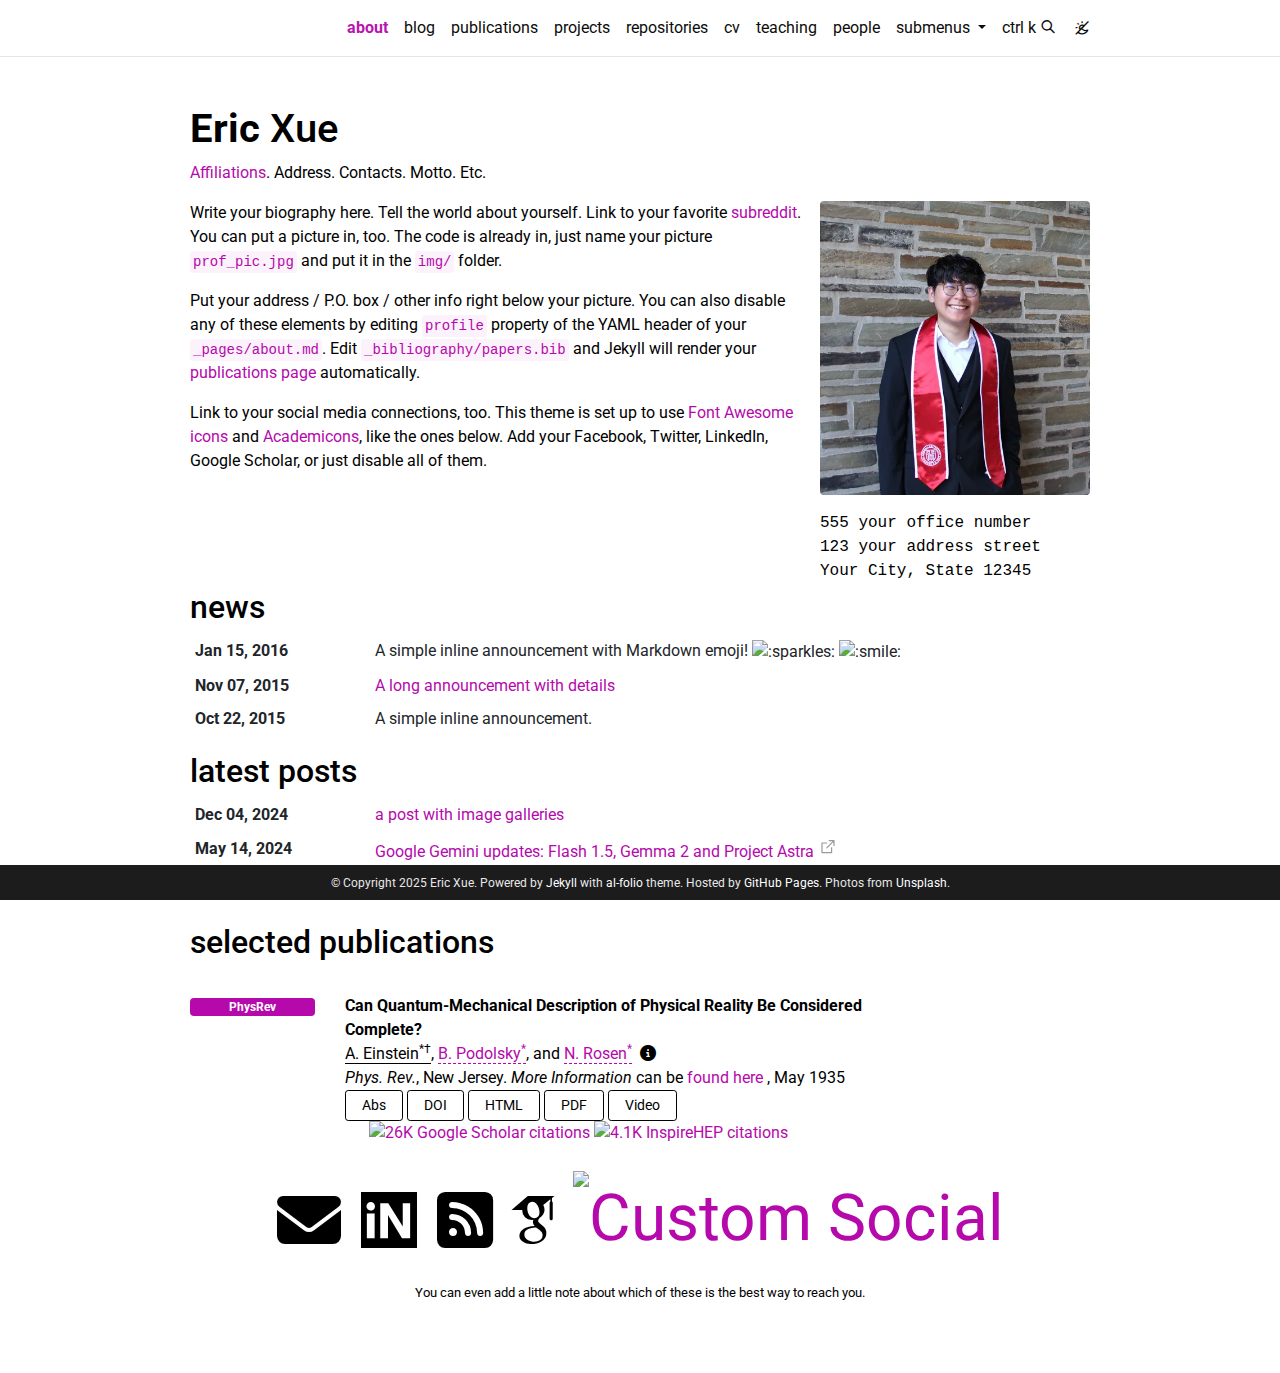
==== commit 39c70952: "Deploying to gh-pages from @ ex33/ex33.github.io@9a7522abd9c1cf6b721e9e2c918b4f8427e316c0 🚀" ====
--- a/index.html
+++ b/index.html
@@ -1,5 +1,5 @@
-<!DOCTYPE html> <html lang="en"> <head> <meta http-equiv="Content-Type" content="text/html; charset=UTF-8"> <meta charset="utf-8"> <meta name="viewport" content="width=device-width, initial-scale=1, shrink-to-fit=no"> <meta http-equiv="X-UA-Compatible" content="IE=edge"> <title> You R. Name </title> <meta name="author" content="You R. Name"> <meta name="description" content="A simple, whitespace theme for academics. Based on [*folio](https://github.com/bogoli/-folio) design. "> <meta name="keywords" content="jekyll, jekyll-theme, academic-website, portfolio-website"> <link rel="stylesheet" href="/assets/css/bootstrap.min.css?a4b3f509e79c54a512b890d73235ef04"> <link rel="stylesheet" href="https://cdn.jsdelivr.net/npm/mdbootstrap@4.20.0/css/mdb.min.css" integrity="sha256-jpjYvU3G3N6nrrBwXJoVEYI/0zw8htfFnhT9ljN3JJw=" crossorigin="anonymous"> <link defer rel="stylesheet" href="/assets/css/academicons.min.css?f0b7046b84e425c55f3463ac249818f5"> <link defer rel="stylesheet" href="/assets/css/scholar-icons.css?62b2ac103a88034e6882a5be5f3e2772"> <link defer rel="stylesheet" type="text/css" href="https://fonts.googleapis.com/css?family=Roboto:300,400,500,700|Roboto+Slab:100,300,400,500,700|Material+Icons&amp;display=swap"> <link defer rel="stylesheet" href="/assets/css/jekyll-pygments-themes-github.css?591dab5a4e56573bf4ef7fd332894c99" media="" id="highlight_theme_light"> <link rel="shortcut icon" href="data:image/svg+xml,&lt;svg%20xmlns=%22http://www.w3.org/2000/svg%22%20viewBox=%220%200%20100%20100%22&gt;&lt;text%20y=%22.9em%22%20font-size=%2290%22&gt;%E2%9A%9B%EF%B8%8F&lt;/text&gt;&lt;/svg&gt;"> <link rel="stylesheet" href="/assets/css/main.css?d41d8cd98f00b204e9800998ecf8427e"> <link rel="canonical" href="https://ex33.github.io/"> <script src="/assets/js/theme.js?9a0c749ec5240d9cda97bc72359a72c0"></script> <link defer rel="stylesheet" href="/assets/css/jekyll-pygments-themes-native.css?5847e5ed4a4568527aa6cfab446049ca" media="none" id="highlight_theme_dark"> <script>
+<!DOCTYPE html> <html lang="en"> <head> <meta http-equiv="Content-Type" content="text/html; charset=UTF-8"> <meta charset="utf-8"> <meta name="viewport" content="width=device-width, initial-scale=1, shrink-to-fit=no"> <meta http-equiv="X-UA-Compatible" content="IE=edge"> <title> Eric Xue </title> <meta name="author" content="Eric Xue"> <meta name="description" content="A simple, whitespace theme for academics. Based on [*folio](https://github.com/bogoli/-folio) design. "> <link rel="stylesheet" href="/assets/css/bootstrap.min.css?a4b3f509e79c54a512b890d73235ef04"> <link rel="stylesheet" href="https://cdn.jsdelivr.net/npm/mdbootstrap@4.20.0/css/mdb.min.css" integrity="sha256-jpjYvU3G3N6nrrBwXJoVEYI/0zw8htfFnhT9ljN3JJw=" crossorigin="anonymous"> <link defer rel="stylesheet" href="/assets/css/academicons.min.css?f0b7046b84e425c55f3463ac249818f5"> <link defer rel="stylesheet" href="/assets/css/scholar-icons.css?62b2ac103a88034e6882a5be5f3e2772"> <link defer rel="stylesheet" type="text/css" href="https://fonts.googleapis.com/css?family=Roboto:300,400,500,700|Roboto+Slab:100,300,400,500,700|Material+Icons&amp;display=swap"> <link defer rel="stylesheet" href="/assets/css/jekyll-pygments-themes-github.css?591dab5a4e56573bf4ef7fd332894c99" media="" id="highlight_theme_light"> <link rel="shortcut icon" href="data:image/svg+xml,&lt;svg%20xmlns=%22http://www.w3.org/2000/svg%22%20viewBox=%220%200%20100%20100%22&gt;&lt;text%20y=%22.9em%22%20font-size=%2290%22&gt;%E2%9A%9B%EF%B8%8F&lt;/text&gt;&lt;/svg&gt;"> <link rel="stylesheet" href="/assets/css/main.css?d41d8cd98f00b204e9800998ecf8427e"> <link rel="canonical" href="https://ex33.github.io/"> <script src="/assets/js/theme.js?9a0c749ec5240d9cda97bc72359a72c0"></script> <link defer rel="stylesheet" href="/assets/css/jekyll-pygments-themes-native.css?5847e5ed4a4568527aa6cfab446049ca" media="none" id="highlight_theme_dark"> <script>
     initTheme();
-  </script> </head> <body class="fixed-top-nav "> <header> <nav id="navbar" class="navbar navbar-light navbar-expand-sm fixed-top" role="navigation"> <div class="container"> <button class="navbar-toggler collapsed ml-auto" type="button" data-toggle="collapse" data-target="#navbarNav" aria-controls="navbarNav" aria-expanded="false" aria-label="Toggle navigation"> <span class="sr-only">Toggle navigation</span> <span class="icon-bar top-bar"></span> <span class="icon-bar middle-bar"></span> <span class="icon-bar bottom-bar"></span> </button> <div class="collapse navbar-collapse text-right" id="navbarNav"> <ul class="navbar-nav ml-auto flex-nowrap"> <li class="nav-item active"> <a class="nav-link" href="/">about <span class="sr-only">(current)</span> </a> </li> <li class="nav-item "> <a class="nav-link" href="/blog/">blog </a> </li> <li class="nav-item "> <a class="nav-link" href="/publications/">publications </a> </li> <li class="nav-item "> <a class="nav-link" href="/projects/">projects </a> </li> <li class="nav-item "> <a class="nav-link" href="/repositories/">repositories </a> </li> <li class="nav-item "> <a class="nav-link" href="/cv/">cv </a> </li> <li class="nav-item "> <a class="nav-link" href="/teaching/">teaching </a> </li> <li class="nav-item "> <a class="nav-link" href="/people/">people </a> </li> <li class="nav-item dropdown "> <a class="nav-link dropdown-toggle" href="#" id="navbarDropdown" role="button" data-toggle="dropdown" aria-haspopup="true" aria-expanded="false">submenus </a> <div class="dropdown-menu dropdown-menu-right" aria-labelledby="navbarDropdown"> <a class="dropdown-item " href="/publications/">publications</a> <div class="dropdown-divider"></div> <a class="dropdown-item " href="/projects/">projects</a> <div class="dropdown-divider"></div> <a class="dropdown-item " href="/blog/">blog</a> </div> </li> <li class="nav-item"> <button id="search-toggle" title="Search" onclick="openSearchModal()"> <span class="nav-link">ctrl k <i class="ti ti-search"></i></span> </button> </li> <li class="toggle-container"> <button id="light-toggle" title="Change theme"> <i class="ti ti-sun-moon" id="light-toggle-system"></i> <i class="ti ti-moon-filled" id="light-toggle-dark"></i> <i class="ti ti-sun-filled" id="light-toggle-light"></i> </button> </li> </ul> </div> </div> </nav> <progress id="progress" value="0"> <div class="progress-container"> <span class="progress-bar"></span> </div> </progress> </header> <div class="container mt-5" role="main"> <div class="post"> <header class="post-header"> <h1 class="post-title"> <span class="font-weight-bold">You</span> R. Name </h1> <p class="desc"><a href="#">Affiliations</a>. Address. Contacts. Motto. Etc.</p> </header> <article> <div class="profile float-right"> <figure> <picture> <source class="responsive-img-srcset" srcset="/assets/img/prof_pic-480.webp 480w,/assets/img/prof_pic-800.webp 800w,/assets/img/prof_pic-1400.webp 1400w," type="image/webp" sizes="(min-width: 930px) 270.0px, (min-width: 576px) 30vw, 95vw"> <img src="/assets/img/prof_pic.jpg?974957d202f671e4fa6700c04e68deae" class="img-fluid z-depth-1 rounded" width="100%" height="auto" alt="prof_pic.jpg" loading="eager" onerror="this.onerror=null; $('.responsive-img-srcset').remove();"> </source></picture> </figure> <div class="more-info"> <p>555 your office number</p> <p>123 your address street</p> <p>Your City, State 12345</p> </div> </div> <div class="clearfix"> <p>Write your biography here. Tell the world about yourself. Link to your favorite <a href="http://reddit.com" rel="external nofollow noopener" target="_blank">subreddit</a>. You can put a picture in, too. The code is already in, just name your picture <code class="language-plaintext highlighter-rouge">prof_pic.jpg</code> and put it in the <code class="language-plaintext highlighter-rouge">img/</code> folder.</p> <p>Put your address / P.O. box / other info right below your picture. You can also disable any of these elements by editing <code class="language-plaintext highlighter-rouge">profile</code> property of the YAML header of your <code class="language-plaintext highlighter-rouge">_pages/about.md</code>. Edit <code class="language-plaintext highlighter-rouge">_bibliography/papers.bib</code> and Jekyll will render your <a href="/al-folio/publications/">publications page</a> automatically.</p> <p>Link to your social media connections, too. This theme is set up to use <a href="https://fontawesome.com/" rel="external nofollow noopener" target="_blank">Font Awesome icons</a> and <a href="https://jpswalsh.github.io/academicons/" rel="external nofollow noopener" target="_blank">Academicons</a>, like the ones below. Add your Facebook, Twitter, LinkedIn, Google Scholar, or just disable all of them.</p> </div> <h2> <a href="/news/" style="color: inherit">news</a> </h2> <div class="news"> <div class="table-responsive"> <table class="table table-sm table-borderless"> <tr> <th scope="row" style="width: 20%">Jan 15, 2016</th> <td> A simple inline announcement with Markdown emoji! <img class="emoji" title=":sparkles:" alt=":sparkles:" src="https://github.githubassets.com/images/icons/emoji/unicode/2728.png" height="20" width="20"> <img class="emoji" title=":smile:" alt=":smile:" src="https://github.githubassets.com/images/icons/emoji/unicode/1f604.png" height="20" width="20"> </td> </tr> <tr> <th scope="row" style="width: 20%">Nov 07, 2015</th> <td> <a class="news-title" href="/news/announcement_2/">A long announcement with details</a> </td> </tr> <tr> <th scope="row" style="width: 20%">Oct 22, 2015</th> <td> A simple inline announcement. </td> </tr> </table> </div> </div> <h2> <a href="/blog/" style="color: inherit">latest posts</a> </h2> <div class="news"> <div class="table-responsive" style="max-height: 60vw"> <table class="table table-sm table-borderless"> <tr> <th scope="row" style="width: 20%">Dec 04, 2024</th> <td> <a class="news-title" href="/blog/2024/photo-gallery/">a post with image galleries</a> </td> </tr> <tr> <th scope="row" style="width: 20%">May 14, 2024</th> <td> <a class="news-title" href="https://blog.google/technology/ai/google-gemini-update-flash-ai-assistant-io-2024/" target="_blank" rel="external nofollow noopener">Google Gemini updates: Flash 1.5, Gemma 2 and Project Astra</a> <svg width="2rem" height="2rem" viewbox="0 0 40 40" xmlns="http://www.w3.org/2000/svg"> <path d="M17 13.5v6H5v-12h6m3-3h6v6m0-6-9 9" class="icon_svg-stroke" stroke="#999" stroke-width="1.5" fill="none" fill-rule="evenodd" stroke-linecap="round" stroke-linejoin="round"></path> </svg> </td> </tr> <tr> <th scope="row" style="width: 20%">May 01, 2024</th> <td> <a class="news-title" href="/blog/2024/tabs/">a post with tabs</a> </td> </tr> </table> </div> </div> <h2> <a href="/publications/" style="color: inherit">selected publications</a> </h2> <div class="publications"> <ol class="bibliography"><li> <div class="row"> <div class="col col-sm-2 abbr"> <abbr class="badge rounded w-100"> <a href="https://journals.aps.org/" rel="external nofollow noopener" target="_blank">PhysRev</a> </abbr> </div> <div id="PhysRev.47.777" class="col-sm-8"> <div class="title">Can Quantum-Mechanical Description of Physical Reality Be Considered Complete?</div> <div class="author"> <em>A. Einstein<sup>*†</sup></em>, <a href="https://en.wikipedia.org/wiki/Boris_Podolsky" rel="external nofollow noopener" target="_blank">B. Podolsky<sup>*</sup></a>, and <a href="https://en.wikipedia.org/wiki/Nathan_Rosen" rel="external nofollow noopener" target="_blank">N. Rosen<sup>*</sup></a> <i class="fa-solid fa-circle-info ml-1" data-toggle="popover" data-placement="top" data-html="true" data-content="* Example use of superscripts&lt;br&gt;† Albert Einstein"> </i> </div> <div class="periodical"> <em>Phys. Rev.</em>, New Jersey. <em>More Information</em> can be <a href="https://github.com/alshedivat/al-folio/" rel="external nofollow noopener" target="_blank">found here</a> , May 1935 </div> <div class="periodical"> </div> <div class="links"> <a class="abstract btn btn-sm z-depth-0" role="button">Abs</a> <a href="https://doi.org/10.1103/PhysRev.47.777" class="btn btn-sm z-depth-0" role="button" rel="external nofollow noopener" target="_blank">DOI</a> <a href="https://journals.aps.org/pr/abstract/10.1103/PhysRev.47.777" class="btn btn-sm z-depth-0" role="button" rel="external nofollow noopener" target="_blank">HTML</a> <a href="/assets/pdf/example_pdf.pdf" class="btn btn-sm z-depth-0" role="button">PDF</a> <a href="https://www.youtube-nocookie.com/embed/aqz-KE-bpKQ" class="btn btn-sm z-depth-0" role="button" rel="external nofollow noopener" target="_blank">Video</a> </div> <div class="badges"> <span class="altmetric-embed" data-badge-type="2" data-badge-popover="right" data-altmetric-id="248277"></span> <span class="__dimensions_badge_embed__" data-doi="10.1103/PhysRev.47.777" data-style="small_rectangle" data-legend="hover-right" style="margin-bottom: 3px;"></span> <a href="https://scholar.google.com/citations?view_op=view_citation&amp;hl=en&amp;user=qc6CJjYAAAAJ&amp;citation_for_view=qc6CJjYAAAAJ:qyhmnyLat1gC" aria-label="Google Scholar link" role="button" rel="external nofollow noopener" target="_blank"> <img src="https://img.shields.io/badge/scholar-26K-4285F4?logo=googlescholar&amp;labelColor=beige" alt="26K Google Scholar citations"> </a> <a href="https://inspirehep.net/literature/3255" aria-label="Inspirehep link" role="button" rel="external nofollow noopener" target="_blank"> <img src="https://img.shields.io/badge/inspire-4.1K-001628?logo=inspire&amp;logoColor=001628&amp;labelColor=beige" alt="4.1K InspireHEP citations"> </a> </div> <div class="abstract hidden"> <p>In a complete theory there is an element corresponding to each element of reality. A sufficient condition for the reality of a physical quantity is the possibility of predicting it with certainty, without disturbing the system. In quantum mechanics in the case of two physical quantities described by non-commuting operators, the knowledge of one precludes the knowledge of the other. Then either (1) the description of reality given by the wave function in quantum mechanics is not complete or (2) these two quantities cannot have simultaneous reality. Consideration of the problem of making predictions concerning a system on the basis of measurements made on another system that had previously interacted with it leads to the result that if (1) is false then (2) is also false. One is thus led to conclude that the description of reality as given by a wave function is not complete.</p> </div> </div> </div> </li></ol> </div> <div class="social"> <div class="contact-icons"> <a href="mailto:%79%6F%75@%65%78%61%6D%70%6C%65.%63%6F%6D" title="email"><i class="fa-solid fa-envelope"></i></a> <a href="https://inspirehep.net/authors/1010907" title="Inspire HEP" rel="external nofollow noopener" target="_blank"><i class="ai ai-inspire"></i></a> <a href="/feed.xml" title="RSS Feed"><i class="fa-solid fa-square-rss"></i></a> <a href="https://scholar.google.com/citations?user=qc6CJjYAAAAJ" title="Google Scholar" rel="external nofollow noopener" target="_blank"><i class="ai ai-google-scholar"></i></a> <a href="https://www.alberteinstein.com/" title="Custom Social" rel="external nofollow noopener" target="_blank"> <img src="https://www.alberteinstein.com/wp-content/uploads/2024/03/cropped-favicon-192x192.png" alt="Custom Social"> </a> </div> <div class="contact-note">You can even add a little note about which of these is the best way to reach you. </div> </div> </article> </div> </div> <footer class="fixed-bottom" role="contentinfo"> <div class="container mt-0"> © Copyright 2025 You R. Name. Powered by <a href="https://jekyllrb.com/" target="_blank" rel="external nofollow noopener">Jekyll</a> with <a href="https://github.com/alshedivat/al-folio" rel="external nofollow noopener" target="_blank">al-folio</a> theme. Hosted by <a href="https://pages.github.com/" target="_blank" rel="external nofollow noopener">GitHub Pages</a>. Photos from <a href="https://unsplash.com" target="_blank" rel="external nofollow noopener">Unsplash</a>. </div> </footer> <script src="https://cdn.jsdelivr.net/npm/jquery@3.6.0/dist/jquery.min.js" integrity="sha256-/xUj+3OJU5yExlq6GSYGSHk7tPXikynS7ogEvDej/m4=" crossorigin="anonymous"></script> <script src="/assets/js/bootstrap.bundle.min.js"></script> <script src="https://cdn.jsdelivr.net/npm/mdbootstrap@4.20.0/js/mdb.min.js" integrity="sha256-NdbiivsvWt7VYCt6hYNT3h/th9vSTL4EDWeGs5SN3DA=" crossorigin="anonymous"></script> <script defer src="https://cdn.jsdelivr.net/npm/masonry-layout@4.2.2/dist/masonry.pkgd.min.js" integrity="sha256-Nn1q/fx0H7SNLZMQ5Hw5JLaTRZp0yILA/FRexe19VdI=" crossorigin="anonymous"></script> <script defer src="https://cdn.jsdelivr.net/npm/imagesloaded@5.0.0/imagesloaded.pkgd.min.js" integrity="sha256-htrLFfZJ6v5udOG+3kNLINIKh2gvoKqwEhHYfTTMICc=" crossorigin="anonymous"></script> <script defer src="/assets/js/masonry.js?a0db7e5d5c70cc3252b3138b0c91dcaf" type="text/javascript"></script> <script defer src="https://cdn.jsdelivr.net/npm/medium-zoom@1.1.0/dist/medium-zoom.min.js" integrity="sha256-ZgMyDAIYDYGxbcpJcfUnYwNevG/xi9OHKaR/8GK+jWc=" crossorigin="anonymous"></script> <script defer src="/assets/js/zoom.js?85ddb88934d28b74e78031fd54cf8308"></script> <script src="/assets/js/no_defer.js?2781658a0a2b13ed609542042a859126"></script> <script defer src="/assets/js/common.js?e0514a05c5c95ac1a93a8dfd5249b92e"></script> <script defer src="/assets/js/copy_code.js?12775fdf7f95e901d7119054556e495f" type="text/javascript"></script> <script defer src="/assets/js/jupyter_new_tab.js?d9f17b6adc2311cbabd747f4538bb15f"></script> <script async src="https://d1bxh8uas1mnw7.cloudfront.net/assets/embed.js"></script> <script async src="https://badge.dimensions.ai/badge.js"></script> <script defer type="text/javascript" id="MathJax-script" src="https://cdn.jsdelivr.net/npm/mathjax@3.2.2/es5/tex-mml-chtml.js" integrity="sha256-MASABpB4tYktI2Oitl4t+78w/lyA+D7b/s9GEP0JOGI=" crossorigin="anonymous"></script> <script src="/assets/js/mathjax-setup.js?70d799092f862ad98c7876aa47712e20"></script> <script defer src="https://cdnjs.cloudflare.com/polyfill/v3/polyfill.min.js?features=es6" crossorigin="anonymous"></script> <script defer src="/assets/js/progress-bar.js?2f30e0e6801ea8f5036fa66e1ab0a71a" type="text/javascript"></script> <script src="/assets/js/vanilla-back-to-top.min.js?f40d453793ff4f64e238e420181a1d17"></script> <script>
+  </script> </head> <body class="fixed-top-nav "> <header> <nav id="navbar" class="navbar navbar-light navbar-expand-sm fixed-top" role="navigation"> <div class="container"> <button class="navbar-toggler collapsed ml-auto" type="button" data-toggle="collapse" data-target="#navbarNav" aria-controls="navbarNav" aria-expanded="false" aria-label="Toggle navigation"> <span class="sr-only">Toggle navigation</span> <span class="icon-bar top-bar"></span> <span class="icon-bar middle-bar"></span> <span class="icon-bar bottom-bar"></span> </button> <div class="collapse navbar-collapse text-right" id="navbarNav"> <ul class="navbar-nav ml-auto flex-nowrap"> <li class="nav-item active"> <a class="nav-link" href="/">about <span class="sr-only">(current)</span> </a> </li> <li class="nav-item "> <a class="nav-link" href="/blog/">blog </a> </li> <li class="nav-item "> <a class="nav-link" href="/publications/">publications </a> </li> <li class="nav-item "> <a class="nav-link" href="/projects/">projects </a> </li> <li class="nav-item "> <a class="nav-link" href="/repositories/">repositories </a> </li> <li class="nav-item "> <a class="nav-link" href="/cv/">cv </a> </li> <li class="nav-item "> <a class="nav-link" href="/teaching/">teaching </a> </li> <li class="nav-item "> <a class="nav-link" href="/people/">people </a> </li> <li class="nav-item dropdown "> <a class="nav-link dropdown-toggle" href="#" id="navbarDropdown" role="button" data-toggle="dropdown" aria-haspopup="true" aria-expanded="false">submenus </a> <div class="dropdown-menu dropdown-menu-right" aria-labelledby="navbarDropdown"> <a class="dropdown-item " href="/publications/">publications</a> <div class="dropdown-divider"></div> <a class="dropdown-item " href="/projects/">projects</a> <div class="dropdown-divider"></div> <a class="dropdown-item " href="/blog/">blog</a> </div> </li> <li class="nav-item"> <button id="search-toggle" title="Search" onclick="openSearchModal()"> <span class="nav-link">ctrl k <i class="ti ti-search"></i></span> </button> </li> <li class="toggle-container"> <button id="light-toggle" title="Change theme"> <i class="ti ti-sun-moon" id="light-toggle-system"></i> <i class="ti ti-moon-filled" id="light-toggle-dark"></i> <i class="ti ti-sun-filled" id="light-toggle-light"></i> </button> </li> </ul> </div> </div> </nav> <progress id="progress" value="0"> <div class="progress-container"> <span class="progress-bar"></span> </div> </progress> </header> <div class="container mt-5" role="main"> <div class="post"> <header class="post-header"> <h1 class="post-title"> <span class="font-weight-bold">Eric</span> Xue </h1> <p class="desc"><a href="#">Affiliations</a>. Address. Contacts. Motto. Etc.</p> </header> <article> <div class="profile float-right"> <figure> <picture> <source class="responsive-img-srcset" srcset="/assets/img/prof_pic-480.webp 480w,/assets/img/prof_pic-800.webp 800w,/assets/img/prof_pic-1400.webp 1400w," type="image/webp" sizes="(min-width: 930px) 270.0px, (min-width: 576px) 30vw, 95vw"> <img src="/assets/img/prof_pic.jpg?db9dbc1b5d1899e4fb08a30f013739ca" class="img-fluid z-depth-1 rounded" width="100%" height="auto" alt="prof_pic.jpg" loading="eager" onerror="this.onerror=null; $('.responsive-img-srcset').remove();"> </source></picture> </figure> <div class="more-info"> <p>555 your office number</p> <p>123 your address street</p> <p>Your City, State 12345</p> </div> </div> <div class="clearfix"> <p>Write your biography here. Tell the world about yourself. Link to your favorite <a href="http://reddit.com" rel="external nofollow noopener" target="_blank">subreddit</a>. You can put a picture in, too. The code is already in, just name your picture <code class="language-plaintext highlighter-rouge">prof_pic.jpg</code> and put it in the <code class="language-plaintext highlighter-rouge">img/</code> folder.</p> <p>Put your address / P.O. box / other info right below your picture. You can also disable any of these elements by editing <code class="language-plaintext highlighter-rouge">profile</code> property of the YAML header of your <code class="language-plaintext highlighter-rouge">_pages/about.md</code>. Edit <code class="language-plaintext highlighter-rouge">_bibliography/papers.bib</code> and Jekyll will render your <a href="/al-folio/publications/">publications page</a> automatically.</p> <p>Link to your social media connections, too. This theme is set up to use <a href="https://fontawesome.com/" rel="external nofollow noopener" target="_blank">Font Awesome icons</a> and <a href="https://jpswalsh.github.io/academicons/" rel="external nofollow noopener" target="_blank">Academicons</a>, like the ones below. Add your Facebook, Twitter, LinkedIn, Google Scholar, or just disable all of them.</p> </div> <h2> <a href="/news/" style="color: inherit">news</a> </h2> <div class="news"> <div class="table-responsive"> <table class="table table-sm table-borderless"> <tr> <th scope="row" style="width: 20%">Jan 15, 2016</th> <td> A simple inline announcement with Markdown emoji! <img class="emoji" title=":sparkles:" alt=":sparkles:" src="https://github.githubassets.com/images/icons/emoji/unicode/2728.png" height="20" width="20"> <img class="emoji" title=":smile:" alt=":smile:" src="https://github.githubassets.com/images/icons/emoji/unicode/1f604.png" height="20" width="20"> </td> </tr> <tr> <th scope="row" style="width: 20%">Nov 07, 2015</th> <td> <a class="news-title" href="/news/announcement_2/">A long announcement with details</a> </td> </tr> <tr> <th scope="row" style="width: 20%">Oct 22, 2015</th> <td> A simple inline announcement. </td> </tr> </table> </div> </div> <h2> <a href="/blog/" style="color: inherit">latest posts</a> </h2> <div class="news"> <div class="table-responsive" style="max-height: 60vw"> <table class="table table-sm table-borderless"> <tr> <th scope="row" style="width: 20%">Dec 04, 2024</th> <td> <a class="news-title" href="/blog/2024/photo-gallery/">a post with image galleries</a> </td> </tr> <tr> <th scope="row" style="width: 20%">May 14, 2024</th> <td> <a class="news-title" href="https://blog.google/technology/ai/google-gemini-update-flash-ai-assistant-io-2024/" target="_blank" rel="external nofollow noopener">Google Gemini updates: Flash 1.5, Gemma 2 and Project Astra</a> <svg width="2rem" height="2rem" viewbox="0 0 40 40" xmlns="http://www.w3.org/2000/svg"> <path d="M17 13.5v6H5v-12h6m3-3h6v6m0-6-9 9" class="icon_svg-stroke" stroke="#999" stroke-width="1.5" fill="none" fill-rule="evenodd" stroke-linecap="round" stroke-linejoin="round"></path> </svg> </td> </tr> <tr> <th scope="row" style="width: 20%">May 01, 2024</th> <td> <a class="news-title" href="/blog/2024/tabs/">a post with tabs</a> </td> </tr> </table> </div> </div> <h2> <a href="/publications/" style="color: inherit">selected publications</a> </h2> <div class="publications"> <ol class="bibliography"><li> <div class="row"> <div class="col col-sm-2 abbr"> <abbr class="badge rounded w-100"> <a href="https://journals.aps.org/" rel="external nofollow noopener" target="_blank">PhysRev</a> </abbr> </div> <div id="PhysRev.47.777" class="col-sm-8"> <div class="title">Can Quantum-Mechanical Description of Physical Reality Be Considered Complete?</div> <div class="author"> <em>A. Einstein<sup>*†</sup></em>, <a href="https://en.wikipedia.org/wiki/Boris_Podolsky" rel="external nofollow noopener" target="_blank">B. Podolsky<sup>*</sup></a>, and <a href="https://en.wikipedia.org/wiki/Nathan_Rosen" rel="external nofollow noopener" target="_blank">N. Rosen<sup>*</sup></a> <i class="fa-solid fa-circle-info ml-1" data-toggle="popover" data-placement="top" data-html="true" data-content="* Example use of superscripts&lt;br&gt;† Albert Einstein"> </i> </div> <div class="periodical"> <em>Phys. Rev.</em>, New Jersey. <em>More Information</em> can be <a href="https://github.com/alshedivat/al-folio/" rel="external nofollow noopener" target="_blank">found here</a> , May 1935 </div> <div class="periodical"> </div> <div class="links"> <a class="abstract btn btn-sm z-depth-0" role="button">Abs</a> <a href="https://doi.org/10.1103/PhysRev.47.777" class="btn btn-sm z-depth-0" role="button" rel="external nofollow noopener" target="_blank">DOI</a> <a href="https://journals.aps.org/pr/abstract/10.1103/PhysRev.47.777" class="btn btn-sm z-depth-0" role="button" rel="external nofollow noopener" target="_blank">HTML</a> <a href="/assets/pdf/example_pdf.pdf" class="btn btn-sm z-depth-0" role="button">PDF</a> <a href="https://www.youtube-nocookie.com/embed/aqz-KE-bpKQ" class="btn btn-sm z-depth-0" role="button" rel="external nofollow noopener" target="_blank">Video</a> </div> <div class="badges"> <span class="altmetric-embed" data-badge-type="2" data-badge-popover="right" data-altmetric-id="248277"></span> <span class="__dimensions_badge_embed__" data-doi="10.1103/PhysRev.47.777" data-style="small_rectangle" data-legend="hover-right" style="margin-bottom: 3px;"></span> <a href="https://scholar.google.com/citations?view_op=view_citation&amp;hl=en&amp;user=qc6CJjYAAAAJ&amp;citation_for_view=qc6CJjYAAAAJ:qyhmnyLat1gC" aria-label="Google Scholar link" role="button" rel="external nofollow noopener" target="_blank"> <img src="https://img.shields.io/badge/scholar-26K-4285F4?logo=googlescholar&amp;labelColor=beige" alt="26K Google Scholar citations"> </a> <a href="https://inspirehep.net/literature/3255" aria-label="Inspirehep link" role="button" rel="external nofollow noopener" target="_blank"> <img src="https://img.shields.io/badge/inspire-4.1K-001628?logo=inspire&amp;logoColor=001628&amp;labelColor=beige" alt="4.1K InspireHEP citations"> </a> </div> <div class="abstract hidden"> <p>In a complete theory there is an element corresponding to each element of reality. A sufficient condition for the reality of a physical quantity is the possibility of predicting it with certainty, without disturbing the system. In quantum mechanics in the case of two physical quantities described by non-commuting operators, the knowledge of one precludes the knowledge of the other. Then either (1) the description of reality given by the wave function in quantum mechanics is not complete or (2) these two quantities cannot have simultaneous reality. Consideration of the problem of making predictions concerning a system on the basis of measurements made on another system that had previously interacted with it leads to the result that if (1) is false then (2) is also false. One is thus led to conclude that the description of reality as given by a wave function is not complete.</p> </div> </div> </div> </li></ol> </div> <div class="social"> <div class="contact-icons"> <a href="mailto:%79%6F%75@%65%78%61%6D%70%6C%65.%63%6F%6D" title="email"><i class="fa-solid fa-envelope"></i></a> <a href="https://inspirehep.net/authors/1010907" title="Inspire HEP" rel="external nofollow noopener" target="_blank"><i class="ai ai-inspire"></i></a> <a href="/feed.xml" title="RSS Feed"><i class="fa-solid fa-square-rss"></i></a> <a href="https://scholar.google.com/citations?user=qc6CJjYAAAAJ" title="Google Scholar" rel="external nofollow noopener" target="_blank"><i class="ai ai-google-scholar"></i></a> <a href="https://www.alberteinstein.com/" title="Custom Social" rel="external nofollow noopener" target="_blank"> <img src="https://www.alberteinstein.com/wp-content/uploads/2024/03/cropped-favicon-192x192.png" alt="Custom Social"> </a> </div> <div class="contact-note">You can even add a little note about which of these is the best way to reach you. </div> </div> </article> </div> </div> <footer class="fixed-bottom" role="contentinfo"> <div class="container mt-0"> © Copyright 2025 Eric Xue. Powered by <a href="https://jekyllrb.com/" target="_blank" rel="external nofollow noopener">Jekyll</a> with <a href="https://github.com/alshedivat/al-folio" rel="external nofollow noopener" target="_blank">al-folio</a> theme. Hosted by <a href="https://pages.github.com/" target="_blank" rel="external nofollow noopener">GitHub Pages</a>. Photos from <a href="https://unsplash.com" target="_blank" rel="external nofollow noopener">Unsplash</a>. </div> </footer> <script src="https://cdn.jsdelivr.net/npm/jquery@3.6.0/dist/jquery.min.js" integrity="sha256-/xUj+3OJU5yExlq6GSYGSHk7tPXikynS7ogEvDej/m4=" crossorigin="anonymous"></script> <script src="/assets/js/bootstrap.bundle.min.js"></script> <script src="https://cdn.jsdelivr.net/npm/mdbootstrap@4.20.0/js/mdb.min.js" integrity="sha256-NdbiivsvWt7VYCt6hYNT3h/th9vSTL4EDWeGs5SN3DA=" crossorigin="anonymous"></script> <script defer src="https://cdn.jsdelivr.net/npm/masonry-layout@4.2.2/dist/masonry.pkgd.min.js" integrity="sha256-Nn1q/fx0H7SNLZMQ5Hw5JLaTRZp0yILA/FRexe19VdI=" crossorigin="anonymous"></script> <script defer src="https://cdn.jsdelivr.net/npm/imagesloaded@5.0.0/imagesloaded.pkgd.min.js" integrity="sha256-htrLFfZJ6v5udOG+3kNLINIKh2gvoKqwEhHYfTTMICc=" crossorigin="anonymous"></script> <script defer src="/assets/js/masonry.js?a0db7e5d5c70cc3252b3138b0c91dcaf" type="text/javascript"></script> <script defer src="https://cdn.jsdelivr.net/npm/medium-zoom@1.1.0/dist/medium-zoom.min.js" integrity="sha256-ZgMyDAIYDYGxbcpJcfUnYwNevG/xi9OHKaR/8GK+jWc=" crossorigin="anonymous"></script> <script defer src="/assets/js/zoom.js?85ddb88934d28b74e78031fd54cf8308"></script> <script src="/assets/js/no_defer.js?2781658a0a2b13ed609542042a859126"></script> <script defer src="/assets/js/common.js?e0514a05c5c95ac1a93a8dfd5249b92e"></script> <script defer src="/assets/js/copy_code.js?12775fdf7f95e901d7119054556e495f" type="text/javascript"></script> <script defer src="/assets/js/jupyter_new_tab.js?d9f17b6adc2311cbabd747f4538bb15f"></script> <script async src="https://d1bxh8uas1mnw7.cloudfront.net/assets/embed.js"></script> <script async src="https://badge.dimensions.ai/badge.js"></script> <script defer type="text/javascript" id="MathJax-script" src="https://cdn.jsdelivr.net/npm/mathjax@3.2.2/es5/tex-mml-chtml.js" integrity="sha256-MASABpB4tYktI2Oitl4t+78w/lyA+D7b/s9GEP0JOGI=" crossorigin="anonymous"></script> <script src="/assets/js/mathjax-setup.js?70d799092f862ad98c7876aa47712e20"></script> <script defer src="https://cdnjs.cloudflare.com/polyfill/v3/polyfill.min.js?features=es6" crossorigin="anonymous"></script> <script defer src="/assets/js/progress-bar.js?2f30e0e6801ea8f5036fa66e1ab0a71a" type="text/javascript"></script> <script src="/assets/js/vanilla-back-to-top.min.js?f40d453793ff4f64e238e420181a1d17"></script> <script>
     addBackToTop();
   </script> <script type="module" src="/assets/js/search/ninja-keys.min.js?a3446f084dcaecc5f75aa1757d087dcf"></script> <ninja-keys hidebreadcrumbs noautoloadmdicons placeholder="Type to start searching"></ninja-keys> <script src="/assets/js/search-setup.js?6c304f7b1992d4b60f7a07956e52f04a"></script> <script src="/assets/js/search-data.js"></script> <script src="/assets/js/shortcut-key.js?6f508d74becd347268a7f822bca7309d"></script> </body> </html>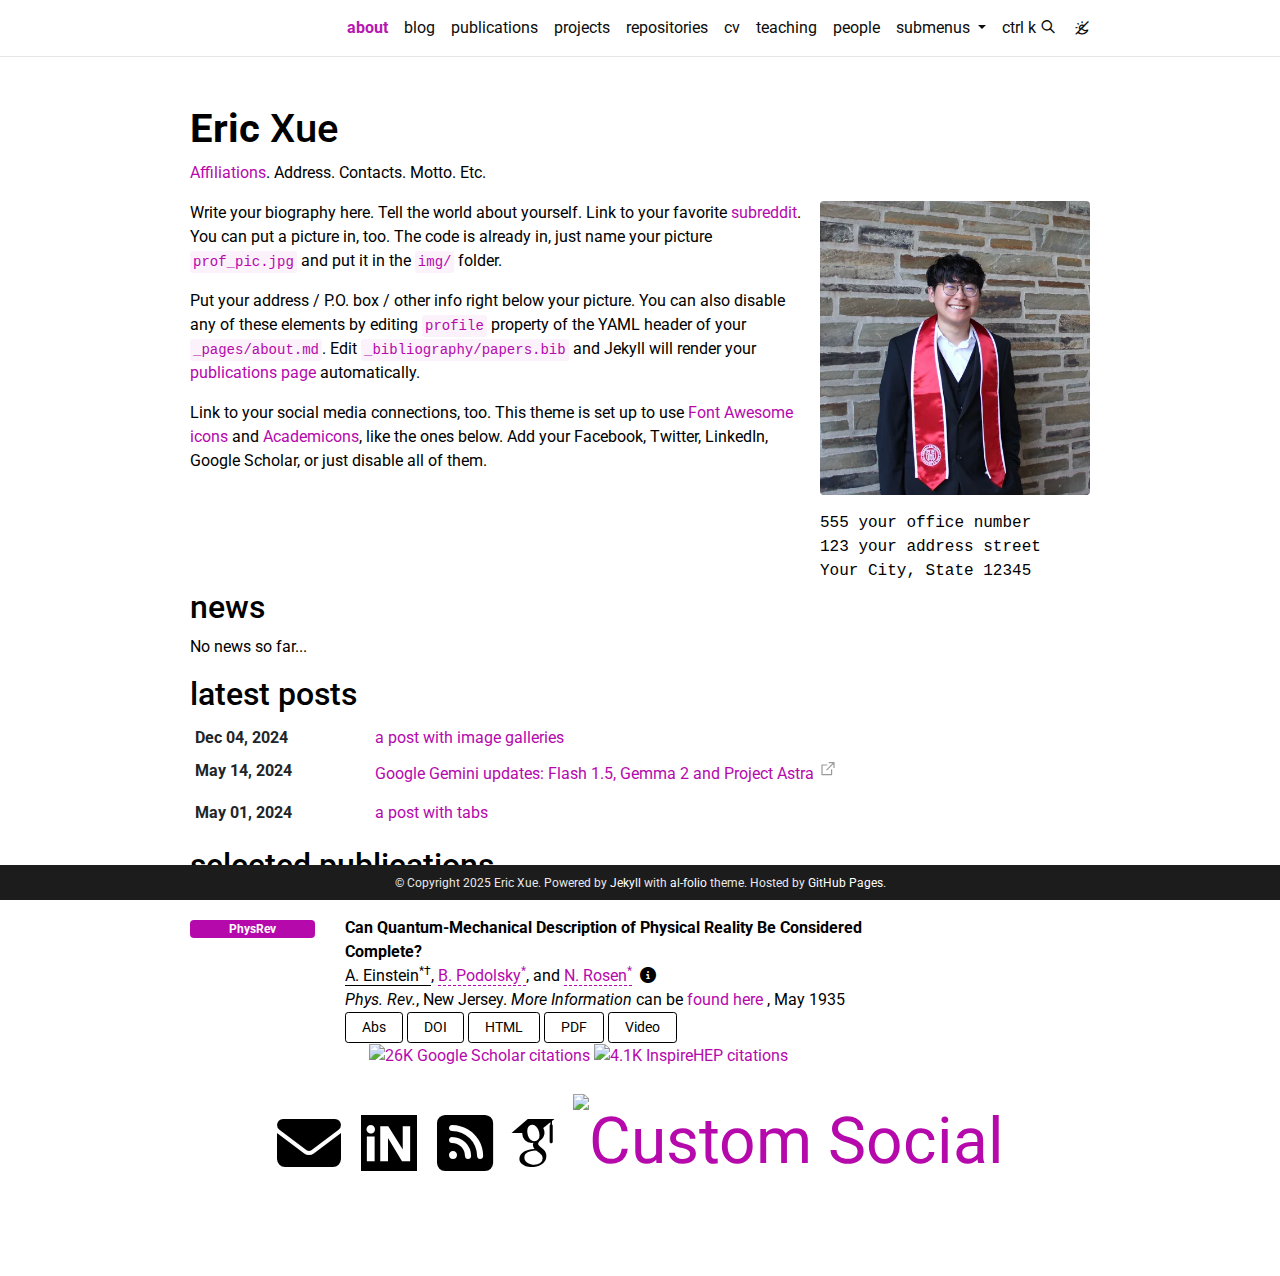
==== commit 33f2986b: "Deploying to gh-pages from @ ex33/ex33.github.io@cec866dfd8b8e61bd3e1c6a0050dfe15a364520f 🚀" ====
--- a/index.html
+++ b/index.html
@@ -1,5 +1,5 @@
 <!DOCTYPE html> <html lang="en"> <head> <meta http-equiv="Content-Type" content="text/html; charset=UTF-8"> <meta charset="utf-8"> <meta name="viewport" content="width=device-width, initial-scale=1, shrink-to-fit=no"> <meta http-equiv="X-UA-Compatible" content="IE=edge"> <title> Eric Xue </title> <meta name="author" content="Eric Xue"> <meta name="description" content="A simple, whitespace theme for academics. Based on [*folio](https://github.com/bogoli/-folio) design. "> <link rel="stylesheet" href="/assets/css/bootstrap.min.css?a4b3f509e79c54a512b890d73235ef04"> <link rel="stylesheet" href="https://cdn.jsdelivr.net/npm/mdbootstrap@4.20.0/css/mdb.min.css" integrity="sha256-jpjYvU3G3N6nrrBwXJoVEYI/0zw8htfFnhT9ljN3JJw=" crossorigin="anonymous"> <link defer rel="stylesheet" href="/assets/css/academicons.min.css?f0b7046b84e425c55f3463ac249818f5"> <link defer rel="stylesheet" href="/assets/css/scholar-icons.css?62b2ac103a88034e6882a5be5f3e2772"> <link defer rel="stylesheet" type="text/css" href="https://fonts.googleapis.com/css?family=Roboto:300,400,500,700|Roboto+Slab:100,300,400,500,700|Material+Icons&amp;display=swap"> <link defer rel="stylesheet" href="/assets/css/jekyll-pygments-themes-github.css?591dab5a4e56573bf4ef7fd332894c99" media="" id="highlight_theme_light"> <link rel="shortcut icon" href="data:image/svg+xml,&lt;svg%20xmlns=%22http://www.w3.org/2000/svg%22%20viewBox=%220%200%20100%20100%22&gt;&lt;text%20y=%22.9em%22%20font-size=%2290%22&gt;%E2%9A%9B%EF%B8%8F&lt;/text&gt;&lt;/svg&gt;"> <link rel="stylesheet" href="/assets/css/main.css?d41d8cd98f00b204e9800998ecf8427e"> <link rel="canonical" href="https://ex33.github.io/"> <script src="/assets/js/theme.js?9a0c749ec5240d9cda97bc72359a72c0"></script> <link defer rel="stylesheet" href="/assets/css/jekyll-pygments-themes-native.css?5847e5ed4a4568527aa6cfab446049ca" media="none" id="highlight_theme_dark"> <script>
     initTheme();
-  </script> </head> <body class="fixed-top-nav "> <header> <nav id="navbar" class="navbar navbar-light navbar-expand-sm fixed-top" role="navigation"> <div class="container"> <button class="navbar-toggler collapsed ml-auto" type="button" data-toggle="collapse" data-target="#navbarNav" aria-controls="navbarNav" aria-expanded="false" aria-label="Toggle navigation"> <span class="sr-only">Toggle navigation</span> <span class="icon-bar top-bar"></span> <span class="icon-bar middle-bar"></span> <span class="icon-bar bottom-bar"></span> </button> <div class="collapse navbar-collapse text-right" id="navbarNav"> <ul class="navbar-nav ml-auto flex-nowrap"> <li class="nav-item active"> <a class="nav-link" href="/">about <span class="sr-only">(current)</span> </a> </li> <li class="nav-item "> <a class="nav-link" href="/blog/">blog </a> </li> <li class="nav-item "> <a class="nav-link" href="/publications/">publications </a> </li> <li class="nav-item "> <a class="nav-link" href="/projects/">projects </a> </li> <li class="nav-item "> <a class="nav-link" href="/repositories/">repositories </a> </li> <li class="nav-item "> <a class="nav-link" href="/cv/">cv </a> </li> <li class="nav-item "> <a class="nav-link" href="/teaching/">teaching </a> </li> <li class="nav-item "> <a class="nav-link" href="/people/">people </a> </li> <li class="nav-item dropdown "> <a class="nav-link dropdown-toggle" href="#" id="navbarDropdown" role="button" data-toggle="dropdown" aria-haspopup="true" aria-expanded="false">submenus </a> <div class="dropdown-menu dropdown-menu-right" aria-labelledby="navbarDropdown"> <a class="dropdown-item " href="/publications/">publications</a> <div class="dropdown-divider"></div> <a class="dropdown-item " href="/projects/">projects</a> <div class="dropdown-divider"></div> <a class="dropdown-item " href="/blog/">blog</a> </div> </li> <li class="nav-item"> <button id="search-toggle" title="Search" onclick="openSearchModal()"> <span class="nav-link">ctrl k <i class="ti ti-search"></i></span> </button> </li> <li class="toggle-container"> <button id="light-toggle" title="Change theme"> <i class="ti ti-sun-moon" id="light-toggle-system"></i> <i class="ti ti-moon-filled" id="light-toggle-dark"></i> <i class="ti ti-sun-filled" id="light-toggle-light"></i> </button> </li> </ul> </div> </div> </nav> <progress id="progress" value="0"> <div class="progress-container"> <span class="progress-bar"></span> </div> </progress> </header> <div class="container mt-5" role="main"> <div class="post"> <header class="post-header"> <h1 class="post-title"> <span class="font-weight-bold">Eric</span> Xue </h1> <p class="desc"><a href="#">Affiliations</a>. Address. Contacts. Motto. Etc.</p> </header> <article> <div class="profile float-right"> <figure> <picture> <source class="responsive-img-srcset" srcset="/assets/img/prof_pic-480.webp 480w,/assets/img/prof_pic-800.webp 800w,/assets/img/prof_pic-1400.webp 1400w," type="image/webp" sizes="(min-width: 930px) 270.0px, (min-width: 576px) 30vw, 95vw"> <img src="/assets/img/prof_pic.jpg?db9dbc1b5d1899e4fb08a30f013739ca" class="img-fluid z-depth-1 rounded" width="100%" height="auto" alt="prof_pic.jpg" loading="eager" onerror="this.onerror=null; $('.responsive-img-srcset').remove();"> </source></picture> </figure> <div class="more-info"> <p>555 your office number</p> <p>123 your address street</p> <p>Your City, State 12345</p> </div> </div> <div class="clearfix"> <p>Write your biography here. Tell the world about yourself. Link to your favorite <a href="http://reddit.com" rel="external nofollow noopener" target="_blank">subreddit</a>. You can put a picture in, too. The code is already in, just name your picture <code class="language-plaintext highlighter-rouge">prof_pic.jpg</code> and put it in the <code class="language-plaintext highlighter-rouge">img/</code> folder.</p> <p>Put your address / P.O. box / other info right below your picture. You can also disable any of these elements by editing <code class="language-plaintext highlighter-rouge">profile</code> property of the YAML header of your <code class="language-plaintext highlighter-rouge">_pages/about.md</code>. Edit <code class="language-plaintext highlighter-rouge">_bibliography/papers.bib</code> and Jekyll will render your <a href="/al-folio/publications/">publications page</a> automatically.</p> <p>Link to your social media connections, too. This theme is set up to use <a href="https://fontawesome.com/" rel="external nofollow noopener" target="_blank">Font Awesome icons</a> and <a href="https://jpswalsh.github.io/academicons/" rel="external nofollow noopener" target="_blank">Academicons</a>, like the ones below. Add your Facebook, Twitter, LinkedIn, Google Scholar, or just disable all of them.</p> </div> <h2> <a href="/news/" style="color: inherit">news</a> </h2> <div class="news"> <div class="table-responsive"> <table class="table table-sm table-borderless"> <tr> <th scope="row" style="width: 20%">Jan 15, 2016</th> <td> A simple inline announcement with Markdown emoji! <img class="emoji" title=":sparkles:" alt=":sparkles:" src="https://github.githubassets.com/images/icons/emoji/unicode/2728.png" height="20" width="20"> <img class="emoji" title=":smile:" alt=":smile:" src="https://github.githubassets.com/images/icons/emoji/unicode/1f604.png" height="20" width="20"> </td> </tr> <tr> <th scope="row" style="width: 20%">Nov 07, 2015</th> <td> <a class="news-title" href="/news/announcement_2/">A long announcement with details</a> </td> </tr> <tr> <th scope="row" style="width: 20%">Oct 22, 2015</th> <td> A simple inline announcement. </td> </tr> </table> </div> </div> <h2> <a href="/blog/" style="color: inherit">latest posts</a> </h2> <div class="news"> <div class="table-responsive" style="max-height: 60vw"> <table class="table table-sm table-borderless"> <tr> <th scope="row" style="width: 20%">Dec 04, 2024</th> <td> <a class="news-title" href="/blog/2024/photo-gallery/">a post with image galleries</a> </td> </tr> <tr> <th scope="row" style="width: 20%">May 14, 2024</th> <td> <a class="news-title" href="https://blog.google/technology/ai/google-gemini-update-flash-ai-assistant-io-2024/" target="_blank" rel="external nofollow noopener">Google Gemini updates: Flash 1.5, Gemma 2 and Project Astra</a> <svg width="2rem" height="2rem" viewbox="0 0 40 40" xmlns="http://www.w3.org/2000/svg"> <path d="M17 13.5v6H5v-12h6m3-3h6v6m0-6-9 9" class="icon_svg-stroke" stroke="#999" stroke-width="1.5" fill="none" fill-rule="evenodd" stroke-linecap="round" stroke-linejoin="round"></path> </svg> </td> </tr> <tr> <th scope="row" style="width: 20%">May 01, 2024</th> <td> <a class="news-title" href="/blog/2024/tabs/">a post with tabs</a> </td> </tr> </table> </div> </div> <h2> <a href="/publications/" style="color: inherit">selected publications</a> </h2> <div class="publications"> <ol class="bibliography"><li> <div class="row"> <div class="col col-sm-2 abbr"> <abbr class="badge rounded w-100"> <a href="https://journals.aps.org/" rel="external nofollow noopener" target="_blank">PhysRev</a> </abbr> </div> <div id="PhysRev.47.777" class="col-sm-8"> <div class="title">Can Quantum-Mechanical Description of Physical Reality Be Considered Complete?</div> <div class="author"> <em>A. Einstein<sup>*†</sup></em>, <a href="https://en.wikipedia.org/wiki/Boris_Podolsky" rel="external nofollow noopener" target="_blank">B. Podolsky<sup>*</sup></a>, and <a href="https://en.wikipedia.org/wiki/Nathan_Rosen" rel="external nofollow noopener" target="_blank">N. Rosen<sup>*</sup></a> <i class="fa-solid fa-circle-info ml-1" data-toggle="popover" data-placement="top" data-html="true" data-content="* Example use of superscripts&lt;br&gt;† Albert Einstein"> </i> </div> <div class="periodical"> <em>Phys. Rev.</em>, New Jersey. <em>More Information</em> can be <a href="https://github.com/alshedivat/al-folio/" rel="external nofollow noopener" target="_blank">found here</a> , May 1935 </div> <div class="periodical"> </div> <div class="links"> <a class="abstract btn btn-sm z-depth-0" role="button">Abs</a> <a href="https://doi.org/10.1103/PhysRev.47.777" class="btn btn-sm z-depth-0" role="button" rel="external nofollow noopener" target="_blank">DOI</a> <a href="https://journals.aps.org/pr/abstract/10.1103/PhysRev.47.777" class="btn btn-sm z-depth-0" role="button" rel="external nofollow noopener" target="_blank">HTML</a> <a href="/assets/pdf/example_pdf.pdf" class="btn btn-sm z-depth-0" role="button">PDF</a> <a href="https://www.youtube-nocookie.com/embed/aqz-KE-bpKQ" class="btn btn-sm z-depth-0" role="button" rel="external nofollow noopener" target="_blank">Video</a> </div> <div class="badges"> <span class="altmetric-embed" data-badge-type="2" data-badge-popover="right" data-altmetric-id="248277"></span> <span class="__dimensions_badge_embed__" data-doi="10.1103/PhysRev.47.777" data-style="small_rectangle" data-legend="hover-right" style="margin-bottom: 3px;"></span> <a href="https://scholar.google.com/citations?view_op=view_citation&amp;hl=en&amp;user=qc6CJjYAAAAJ&amp;citation_for_view=qc6CJjYAAAAJ:qyhmnyLat1gC" aria-label="Google Scholar link" role="button" rel="external nofollow noopener" target="_blank"> <img src="https://img.shields.io/badge/scholar-26K-4285F4?logo=googlescholar&amp;labelColor=beige" alt="26K Google Scholar citations"> </a> <a href="https://inspirehep.net/literature/3255" aria-label="Inspirehep link" role="button" rel="external nofollow noopener" target="_blank"> <img src="https://img.shields.io/badge/inspire-4.1K-001628?logo=inspire&amp;logoColor=001628&amp;labelColor=beige" alt="4.1K InspireHEP citations"> </a> </div> <div class="abstract hidden"> <p>In a complete theory there is an element corresponding to each element of reality. A sufficient condition for the reality of a physical quantity is the possibility of predicting it with certainty, without disturbing the system. In quantum mechanics in the case of two physical quantities described by non-commuting operators, the knowledge of one precludes the knowledge of the other. Then either (1) the description of reality given by the wave function in quantum mechanics is not complete or (2) these two quantities cannot have simultaneous reality. Consideration of the problem of making predictions concerning a system on the basis of measurements made on another system that had previously interacted with it leads to the result that if (1) is false then (2) is also false. One is thus led to conclude that the description of reality as given by a wave function is not complete.</p> </div> </div> </div> </li></ol> </div> <div class="social"> <div class="contact-icons"> <a href="mailto:%79%6F%75@%65%78%61%6D%70%6C%65.%63%6F%6D" title="email"><i class="fa-solid fa-envelope"></i></a> <a href="https://inspirehep.net/authors/1010907" title="Inspire HEP" rel="external nofollow noopener" target="_blank"><i class="ai ai-inspire"></i></a> <a href="/feed.xml" title="RSS Feed"><i class="fa-solid fa-square-rss"></i></a> <a href="https://scholar.google.com/citations?user=qc6CJjYAAAAJ" title="Google Scholar" rel="external nofollow noopener" target="_blank"><i class="ai ai-google-scholar"></i></a> <a href="https://www.alberteinstein.com/" title="Custom Social" rel="external nofollow noopener" target="_blank"> <img src="https://www.alberteinstein.com/wp-content/uploads/2024/03/cropped-favicon-192x192.png" alt="Custom Social"> </a> </div> <div class="contact-note">You can even add a little note about which of these is the best way to reach you. </div> </div> </article> </div> </div> <footer class="fixed-bottom" role="contentinfo"> <div class="container mt-0"> © Copyright 2025 Eric Xue. Powered by <a href="https://jekyllrb.com/" target="_blank" rel="external nofollow noopener">Jekyll</a> with <a href="https://github.com/alshedivat/al-folio" rel="external nofollow noopener" target="_blank">al-folio</a> theme. Hosted by <a href="https://pages.github.com/" target="_blank" rel="external nofollow noopener">GitHub Pages</a>. Photos from <a href="https://unsplash.com" target="_blank" rel="external nofollow noopener">Unsplash</a>. </div> </footer> <script src="https://cdn.jsdelivr.net/npm/jquery@3.6.0/dist/jquery.min.js" integrity="sha256-/xUj+3OJU5yExlq6GSYGSHk7tPXikynS7ogEvDej/m4=" crossorigin="anonymous"></script> <script src="/assets/js/bootstrap.bundle.min.js"></script> <script src="https://cdn.jsdelivr.net/npm/mdbootstrap@4.20.0/js/mdb.min.js" integrity="sha256-NdbiivsvWt7VYCt6hYNT3h/th9vSTL4EDWeGs5SN3DA=" crossorigin="anonymous"></script> <script defer src="https://cdn.jsdelivr.net/npm/masonry-layout@4.2.2/dist/masonry.pkgd.min.js" integrity="sha256-Nn1q/fx0H7SNLZMQ5Hw5JLaTRZp0yILA/FRexe19VdI=" crossorigin="anonymous"></script> <script defer src="https://cdn.jsdelivr.net/npm/imagesloaded@5.0.0/imagesloaded.pkgd.min.js" integrity="sha256-htrLFfZJ6v5udOG+3kNLINIKh2gvoKqwEhHYfTTMICc=" crossorigin="anonymous"></script> <script defer src="/assets/js/masonry.js?a0db7e5d5c70cc3252b3138b0c91dcaf" type="text/javascript"></script> <script defer src="https://cdn.jsdelivr.net/npm/medium-zoom@1.1.0/dist/medium-zoom.min.js" integrity="sha256-ZgMyDAIYDYGxbcpJcfUnYwNevG/xi9OHKaR/8GK+jWc=" crossorigin="anonymous"></script> <script defer src="/assets/js/zoom.js?85ddb88934d28b74e78031fd54cf8308"></script> <script src="/assets/js/no_defer.js?2781658a0a2b13ed609542042a859126"></script> <script defer src="/assets/js/common.js?e0514a05c5c95ac1a93a8dfd5249b92e"></script> <script defer src="/assets/js/copy_code.js?12775fdf7f95e901d7119054556e495f" type="text/javascript"></script> <script defer src="/assets/js/jupyter_new_tab.js?d9f17b6adc2311cbabd747f4538bb15f"></script> <script async src="https://d1bxh8uas1mnw7.cloudfront.net/assets/embed.js"></script> <script async src="https://badge.dimensions.ai/badge.js"></script> <script defer type="text/javascript" id="MathJax-script" src="https://cdn.jsdelivr.net/npm/mathjax@3.2.2/es5/tex-mml-chtml.js" integrity="sha256-MASABpB4tYktI2Oitl4t+78w/lyA+D7b/s9GEP0JOGI=" crossorigin="anonymous"></script> <script src="/assets/js/mathjax-setup.js?70d799092f862ad98c7876aa47712e20"></script> <script defer src="https://cdnjs.cloudflare.com/polyfill/v3/polyfill.min.js?features=es6" crossorigin="anonymous"></script> <script defer src="/assets/js/progress-bar.js?2f30e0e6801ea8f5036fa66e1ab0a71a" type="text/javascript"></script> <script src="/assets/js/vanilla-back-to-top.min.js?f40d453793ff4f64e238e420181a1d17"></script> <script>
+  </script> </head> <body class="fixed-top-nav "> <header> <nav id="navbar" class="navbar navbar-light navbar-expand-sm fixed-top" role="navigation"> <div class="container"> <button class="navbar-toggler collapsed ml-auto" type="button" data-toggle="collapse" data-target="#navbarNav" aria-controls="navbarNav" aria-expanded="false" aria-label="Toggle navigation"> <span class="sr-only">Toggle navigation</span> <span class="icon-bar top-bar"></span> <span class="icon-bar middle-bar"></span> <span class="icon-bar bottom-bar"></span> </button> <div class="collapse navbar-collapse text-right" id="navbarNav"> <ul class="navbar-nav ml-auto flex-nowrap"> <li class="nav-item active"> <a class="nav-link" href="/">about <span class="sr-only">(current)</span> </a> </li> <li class="nav-item "> <a class="nav-link" href="/blog/">blog </a> </li> <li class="nav-item "> <a class="nav-link" href="/publications/">publications </a> </li> <li class="nav-item "> <a class="nav-link" href="/projects/">projects </a> </li> <li class="nav-item "> <a class="nav-link" href="/repositories/">repositories </a> </li> <li class="nav-item "> <a class="nav-link" href="/cv/">cv </a> </li> <li class="nav-item "> <a class="nav-link" href="/teaching/">teaching </a> </li> <li class="nav-item "> <a class="nav-link" href="/people/">people </a> </li> <li class="nav-item dropdown "> <a class="nav-link dropdown-toggle" href="#" id="navbarDropdown" role="button" data-toggle="dropdown" aria-haspopup="true" aria-expanded="false">submenus </a> <div class="dropdown-menu dropdown-menu-right" aria-labelledby="navbarDropdown"> <a class="dropdown-item " href="/publications/">publications</a> <div class="dropdown-divider"></div> <a class="dropdown-item " href="/projects/">projects</a> <div class="dropdown-divider"></div> <a class="dropdown-item " href="/blog/">blog</a> </div> </li> <li class="nav-item"> <button id="search-toggle" title="Search" onclick="openSearchModal()"> <span class="nav-link">ctrl k <i class="ti ti-search"></i></span> </button> </li> <li class="toggle-container"> <button id="light-toggle" title="Change theme"> <i class="ti ti-sun-moon" id="light-toggle-system"></i> <i class="ti ti-moon-filled" id="light-toggle-dark"></i> <i class="ti ti-sun-filled" id="light-toggle-light"></i> </button> </li> </ul> </div> </div> </nav> <progress id="progress" value="0"> <div class="progress-container"> <span class="progress-bar"></span> </div> </progress> </header> <div class="container mt-5" role="main"> <div class="post"> <header class="post-header"> <h1 class="post-title"> <span class="font-weight-bold">Eric</span> Xue </h1> <p class="desc"><a href="#">Affiliations</a>. Address. Contacts. Motto. Etc.</p> </header> <article> <div class="profile float-right"> <figure> <picture> <source class="responsive-img-srcset" srcset="/assets/img/prof_pic-480.webp 480w,/assets/img/prof_pic-800.webp 800w,/assets/img/prof_pic-1400.webp 1400w," type="image/webp" sizes="(min-width: 930px) 270.0px, (min-width: 576px) 30vw, 95vw"> <img src="/assets/img/prof_pic.jpg?db9dbc1b5d1899e4fb08a30f013739ca" class="img-fluid z-depth-1 rounded" width="100%" height="auto" alt="prof_pic.jpg" loading="eager" onerror="this.onerror=null; $('.responsive-img-srcset').remove();"> </source></picture> </figure> <div class="more-info"> <p>555 your office number</p> <p>123 your address street</p> <p>Your City, State 12345</p> </div> </div> <div class="clearfix"> <p>Write your biography here. Tell the world about yourself. Link to your favorite <a href="http://reddit.com" rel="external nofollow noopener" target="_blank">subreddit</a>. You can put a picture in, too. The code is already in, just name your picture <code class="language-plaintext highlighter-rouge">prof_pic.jpg</code> and put it in the <code class="language-plaintext highlighter-rouge">img/</code> folder.</p> <p>Put your address / P.O. box / other info right below your picture. You can also disable any of these elements by editing <code class="language-plaintext highlighter-rouge">profile</code> property of the YAML header of your <code class="language-plaintext highlighter-rouge">_pages/about.md</code>. Edit <code class="language-plaintext highlighter-rouge">_bibliography/papers.bib</code> and Jekyll will render your <a href="/al-folio/publications/">publications page</a> automatically.</p> <p>Link to your social media connections, too. This theme is set up to use <a href="https://fontawesome.com/" rel="external nofollow noopener" target="_blank">Font Awesome icons</a> and <a href="https://jpswalsh.github.io/academicons/" rel="external nofollow noopener" target="_blank">Academicons</a>, like the ones below. Add your Facebook, Twitter, LinkedIn, Google Scholar, or just disable all of them.</p> </div> <h2> <a href="/news/" style="color: inherit">news</a> </h2> <div class="news"> <p>No news so far...</p> </div> <h2> <a href="/blog/" style="color: inherit">latest posts</a> </h2> <div class="news"> <div class="table-responsive" style="max-height: 60vw"> <table class="table table-sm table-borderless"> <tr> <th scope="row" style="width: 20%">Dec 04, 2024</th> <td> <a class="news-title" href="/blog/2024/photo-gallery/">a post with image galleries</a> </td> </tr> <tr> <th scope="row" style="width: 20%">May 14, 2024</th> <td> <a class="news-title" href="https://blog.google/technology/ai/google-gemini-update-flash-ai-assistant-io-2024/" target="_blank" rel="external nofollow noopener">Google Gemini updates: Flash 1.5, Gemma 2 and Project Astra</a> <svg width="2rem" height="2rem" viewbox="0 0 40 40" xmlns="http://www.w3.org/2000/svg"> <path d="M17 13.5v6H5v-12h6m3-3h6v6m0-6-9 9" class="icon_svg-stroke" stroke="#999" stroke-width="1.5" fill="none" fill-rule="evenodd" stroke-linecap="round" stroke-linejoin="round"></path> </svg> </td> </tr> <tr> <th scope="row" style="width: 20%">May 01, 2024</th> <td> <a class="news-title" href="/blog/2024/tabs/">a post with tabs</a> </td> </tr> </table> </div> </div> <h2> <a href="/publications/" style="color: inherit">selected publications</a> </h2> <div class="publications"> <ol class="bibliography"><li> <div class="row"> <div class="col col-sm-2 abbr"> <abbr class="badge rounded w-100"> <a href="https://journals.aps.org/" rel="external nofollow noopener" target="_blank">PhysRev</a> </abbr> </div> <div id="PhysRev.47.777" class="col-sm-8"> <div class="title">Can Quantum-Mechanical Description of Physical Reality Be Considered Complete?</div> <div class="author"> <em>A. Einstein<sup>*†</sup></em>, <a href="https://en.wikipedia.org/wiki/Boris_Podolsky" rel="external nofollow noopener" target="_blank">B. Podolsky<sup>*</sup></a>, and <a href="https://en.wikipedia.org/wiki/Nathan_Rosen" rel="external nofollow noopener" target="_blank">N. Rosen<sup>*</sup></a> <i class="fa-solid fa-circle-info ml-1" data-toggle="popover" data-placement="top" data-html="true" data-content="* Example use of superscripts&lt;br&gt;† Albert Einstein"> </i> </div> <div class="periodical"> <em>Phys. Rev.</em>, New Jersey. <em>More Information</em> can be <a href="https://github.com/alshedivat/al-folio/" rel="external nofollow noopener" target="_blank">found here</a> , May 1935 </div> <div class="periodical"> </div> <div class="links"> <a class="abstract btn btn-sm z-depth-0" role="button">Abs</a> <a href="https://doi.org/10.1103/PhysRev.47.777" class="btn btn-sm z-depth-0" role="button" rel="external nofollow noopener" target="_blank">DOI</a> <a href="https://journals.aps.org/pr/abstract/10.1103/PhysRev.47.777" class="btn btn-sm z-depth-0" role="button" rel="external nofollow noopener" target="_blank">HTML</a> <a href="/assets/pdf/example_pdf.pdf" class="btn btn-sm z-depth-0" role="button">PDF</a> <a href="https://www.youtube-nocookie.com/embed/aqz-KE-bpKQ" class="btn btn-sm z-depth-0" role="button" rel="external nofollow noopener" target="_blank">Video</a> </div> <div class="badges"> <span class="altmetric-embed" data-badge-type="2" data-badge-popover="right" data-altmetric-id="248277"></span> <span class="__dimensions_badge_embed__" data-doi="10.1103/PhysRev.47.777" data-style="small_rectangle" data-legend="hover-right" style="margin-bottom: 3px;"></span> <a href="https://scholar.google.com/citations?view_op=view_citation&amp;hl=en&amp;user=qc6CJjYAAAAJ&amp;citation_for_view=qc6CJjYAAAAJ:qyhmnyLat1gC" aria-label="Google Scholar link" role="button" rel="external nofollow noopener" target="_blank"> <img src="https://img.shields.io/badge/scholar-26K-4285F4?logo=googlescholar&amp;labelColor=beige" alt="26K Google Scholar citations"> </a> <a href="https://inspirehep.net/literature/3255" aria-label="Inspirehep link" role="button" rel="external nofollow noopener" target="_blank"> <img src="https://img.shields.io/badge/inspire-4.1K-001628?logo=inspire&amp;logoColor=001628&amp;labelColor=beige" alt="4.1K InspireHEP citations"> </a> </div> <div class="abstract hidden"> <p>In a complete theory there is an element corresponding to each element of reality. A sufficient condition for the reality of a physical quantity is the possibility of predicting it with certainty, without disturbing the system. In quantum mechanics in the case of two physical quantities described by non-commuting operators, the knowledge of one precludes the knowledge of the other. Then either (1) the description of reality given by the wave function in quantum mechanics is not complete or (2) these two quantities cannot have simultaneous reality. Consideration of the problem of making predictions concerning a system on the basis of measurements made on another system that had previously interacted with it leads to the result that if (1) is false then (2) is also false. One is thus led to conclude that the description of reality as given by a wave function is not complete.</p> </div> </div> </div> </li></ol> </div> <div class="social"> <div class="contact-icons"> <a href="mailto:%79%6F%75@%65%78%61%6D%70%6C%65.%63%6F%6D" title="email"><i class="fa-solid fa-envelope"></i></a> <a href="https://inspirehep.net/authors/1010907" title="Inspire HEP" rel="external nofollow noopener" target="_blank"><i class="ai ai-inspire"></i></a> <a href="/feed.xml" title="RSS Feed"><i class="fa-solid fa-square-rss"></i></a> <a href="https://scholar.google.com/citations?user=qc6CJjYAAAAJ" title="Google Scholar" rel="external nofollow noopener" target="_blank"><i class="ai ai-google-scholar"></i></a> <a href="https://www.alberteinstein.com/" title="Custom Social" rel="external nofollow noopener" target="_blank"> <img src="https://www.alberteinstein.com/wp-content/uploads/2024/03/cropped-favicon-192x192.png" alt="Custom Social"> </a> </div> <div class="contact-note"></div> </div> </article> </div> </div> <footer class="fixed-bottom" role="contentinfo"> <div class="container mt-0"> © Copyright 2025 Eric Xue. Powered by <a href="https://jekyllrb.com/" target="_blank" rel="external nofollow noopener">Jekyll</a> with <a href="https://github.com/alshedivat/al-folio" rel="external nofollow noopener" target="_blank">al-folio</a> theme. Hosted by <a href="https://pages.github.com/" target="_blank" rel="external nofollow noopener">GitHub Pages</a>. </div> </footer> <script src="https://cdn.jsdelivr.net/npm/jquery@3.6.0/dist/jquery.min.js" integrity="sha256-/xUj+3OJU5yExlq6GSYGSHk7tPXikynS7ogEvDej/m4=" crossorigin="anonymous"></script> <script src="/assets/js/bootstrap.bundle.min.js"></script> <script src="https://cdn.jsdelivr.net/npm/mdbootstrap@4.20.0/js/mdb.min.js" integrity="sha256-NdbiivsvWt7VYCt6hYNT3h/th9vSTL4EDWeGs5SN3DA=" crossorigin="anonymous"></script> <script defer src="https://cdn.jsdelivr.net/npm/masonry-layout@4.2.2/dist/masonry.pkgd.min.js" integrity="sha256-Nn1q/fx0H7SNLZMQ5Hw5JLaTRZp0yILA/FRexe19VdI=" crossorigin="anonymous"></script> <script defer src="https://cdn.jsdelivr.net/npm/imagesloaded@5.0.0/imagesloaded.pkgd.min.js" integrity="sha256-htrLFfZJ6v5udOG+3kNLINIKh2gvoKqwEhHYfTTMICc=" crossorigin="anonymous"></script> <script defer src="/assets/js/masonry.js?a0db7e5d5c70cc3252b3138b0c91dcaf" type="text/javascript"></script> <script defer src="https://cdn.jsdelivr.net/npm/medium-zoom@1.1.0/dist/medium-zoom.min.js" integrity="sha256-ZgMyDAIYDYGxbcpJcfUnYwNevG/xi9OHKaR/8GK+jWc=" crossorigin="anonymous"></script> <script defer src="/assets/js/zoom.js?85ddb88934d28b74e78031fd54cf8308"></script> <script src="/assets/js/no_defer.js?2781658a0a2b13ed609542042a859126"></script> <script defer src="/assets/js/common.js?e0514a05c5c95ac1a93a8dfd5249b92e"></script> <script defer src="/assets/js/copy_code.js?12775fdf7f95e901d7119054556e495f" type="text/javascript"></script> <script defer src="/assets/js/jupyter_new_tab.js?d9f17b6adc2311cbabd747f4538bb15f"></script> <script async src="https://d1bxh8uas1mnw7.cloudfront.net/assets/embed.js"></script> <script async src="https://badge.dimensions.ai/badge.js"></script> <script defer type="text/javascript" id="MathJax-script" src="https://cdn.jsdelivr.net/npm/mathjax@3.2.2/es5/tex-mml-chtml.js" integrity="sha256-MASABpB4tYktI2Oitl4t+78w/lyA+D7b/s9GEP0JOGI=" crossorigin="anonymous"></script> <script src="/assets/js/mathjax-setup.js?70d799092f862ad98c7876aa47712e20"></script> <script defer src="https://cdnjs.cloudflare.com/polyfill/v3/polyfill.min.js?features=es6" crossorigin="anonymous"></script> <script defer src="/assets/js/progress-bar.js?2f30e0e6801ea8f5036fa66e1ab0a71a" type="text/javascript"></script> <script src="/assets/js/vanilla-back-to-top.min.js?f40d453793ff4f64e238e420181a1d17"></script> <script>
     addBackToTop();
   </script> <script type="module" src="/assets/js/search/ninja-keys.min.js?a3446f084dcaecc5f75aa1757d087dcf"></script> <ninja-keys hidebreadcrumbs noautoloadmdicons placeholder="Type to start searching"></ninja-keys> <script src="/assets/js/search-setup.js?6c304f7b1992d4b60f7a07956e52f04a"></script> <script src="/assets/js/search-data.js"></script> <script src="/assets/js/shortcut-key.js?6f508d74becd347268a7f822bca7309d"></script> </body> </html>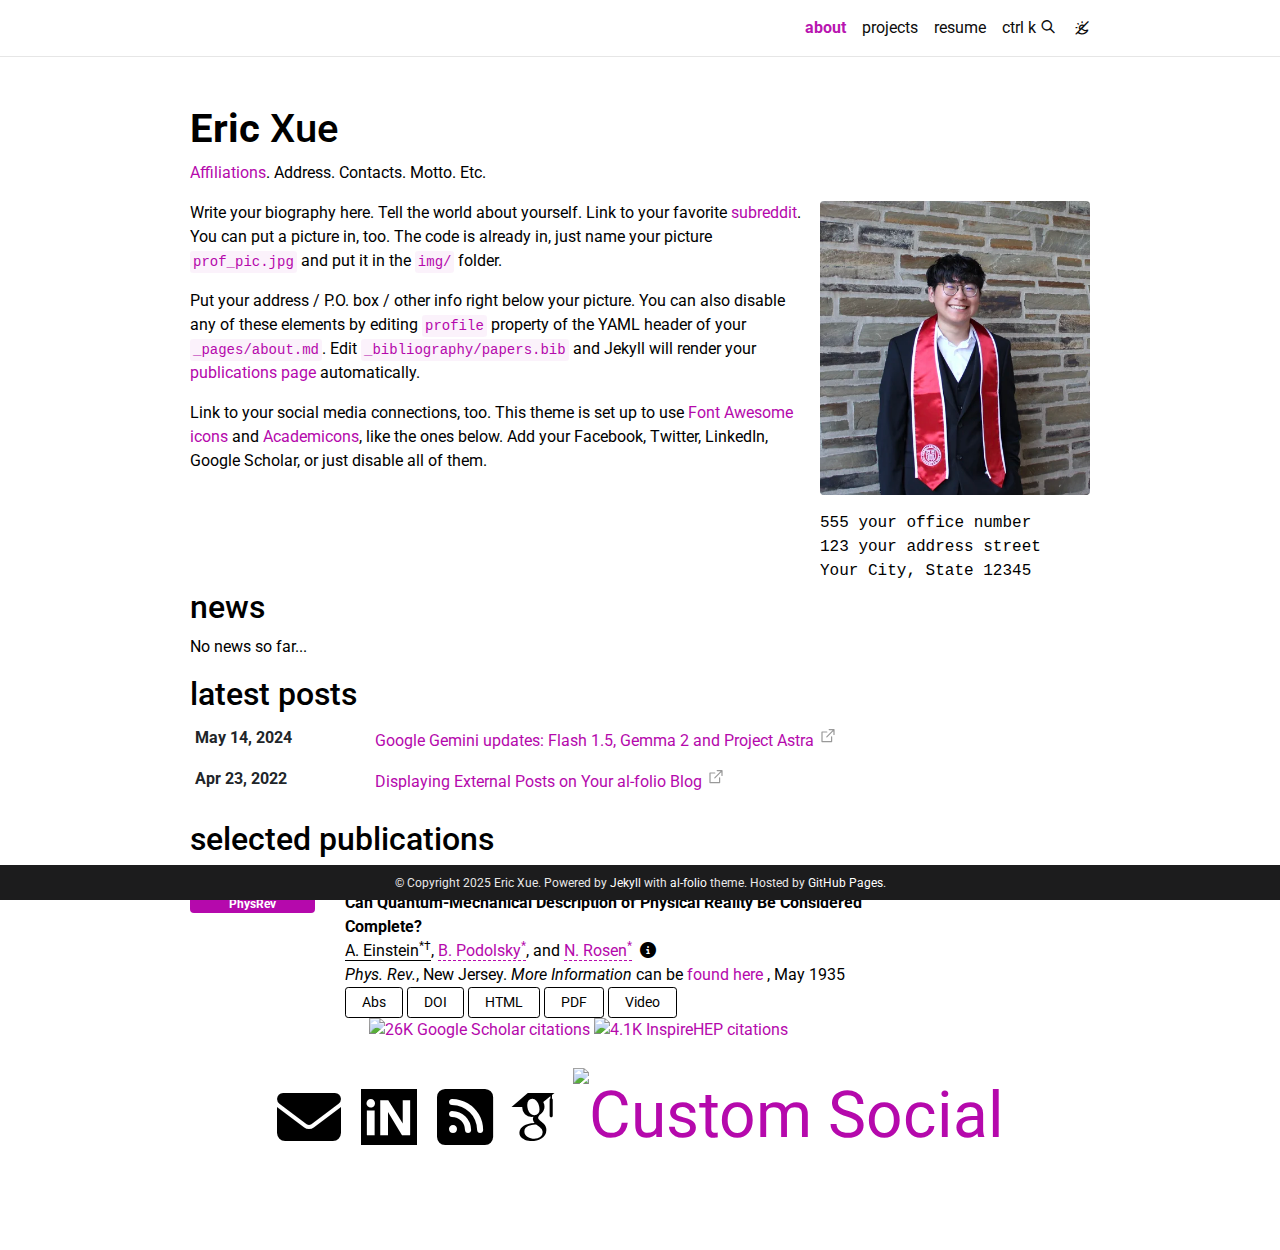
==== commit 33949bad: "Deploying to gh-pages from @ ex33/ex33.github.io@c70d0bf203b8a9465c72f119db9128baa8eb3634 🚀" ====
--- a/index.html
+++ b/index.html
@@ -1,5 +1,5 @@
 <!DOCTYPE html> <html lang="en"> <head> <meta http-equiv="Content-Type" content="text/html; charset=UTF-8"> <meta charset="utf-8"> <meta name="viewport" content="width=device-width, initial-scale=1, shrink-to-fit=no"> <meta http-equiv="X-UA-Compatible" content="IE=edge"> <title> Eric Xue </title> <meta name="author" content="Eric Xue"> <meta name="description" content="A simple, whitespace theme for academics. Based on [*folio](https://github.com/bogoli/-folio) design. "> <link rel="stylesheet" href="/assets/css/bootstrap.min.css?a4b3f509e79c54a512b890d73235ef04"> <link rel="stylesheet" href="https://cdn.jsdelivr.net/npm/mdbootstrap@4.20.0/css/mdb.min.css" integrity="sha256-jpjYvU3G3N6nrrBwXJoVEYI/0zw8htfFnhT9ljN3JJw=" crossorigin="anonymous"> <link defer rel="stylesheet" href="/assets/css/academicons.min.css?f0b7046b84e425c55f3463ac249818f5"> <link defer rel="stylesheet" href="/assets/css/scholar-icons.css?62b2ac103a88034e6882a5be5f3e2772"> <link defer rel="stylesheet" type="text/css" href="https://fonts.googleapis.com/css?family=Roboto:300,400,500,700|Roboto+Slab:100,300,400,500,700|Material+Icons&amp;display=swap"> <link defer rel="stylesheet" href="/assets/css/jekyll-pygments-themes-github.css?591dab5a4e56573bf4ef7fd332894c99" media="" id="highlight_theme_light"> <link rel="shortcut icon" href="data:image/svg+xml,&lt;svg%20xmlns=%22http://www.w3.org/2000/svg%22%20viewBox=%220%200%20100%20100%22&gt;&lt;text%20y=%22.9em%22%20font-size=%2290%22&gt;%E2%9A%9B%EF%B8%8F&lt;/text&gt;&lt;/svg&gt;"> <link rel="stylesheet" href="/assets/css/main.css?d41d8cd98f00b204e9800998ecf8427e"> <link rel="canonical" href="https://ex33.github.io/"> <script src="/assets/js/theme.js?9a0c749ec5240d9cda97bc72359a72c0"></script> <link defer rel="stylesheet" href="/assets/css/jekyll-pygments-themes-native.css?5847e5ed4a4568527aa6cfab446049ca" media="none" id="highlight_theme_dark"> <script>
     initTheme();
-  </script> </head> <body class="fixed-top-nav "> <header> <nav id="navbar" class="navbar navbar-light navbar-expand-sm fixed-top" role="navigation"> <div class="container"> <button class="navbar-toggler collapsed ml-auto" type="button" data-toggle="collapse" data-target="#navbarNav" aria-controls="navbarNav" aria-expanded="false" aria-label="Toggle navigation"> <span class="sr-only">Toggle navigation</span> <span class="icon-bar top-bar"></span> <span class="icon-bar middle-bar"></span> <span class="icon-bar bottom-bar"></span> </button> <div class="collapse navbar-collapse text-right" id="navbarNav"> <ul class="navbar-nav ml-auto flex-nowrap"> <li class="nav-item active"> <a class="nav-link" href="/">about <span class="sr-only">(current)</span> </a> </li> <li class="nav-item "> <a class="nav-link" href="/blog/">blog </a> </li> <li class="nav-item "> <a class="nav-link" href="/publications/">publications </a> </li> <li class="nav-item "> <a class="nav-link" href="/projects/">projects </a> </li> <li class="nav-item "> <a class="nav-link" href="/repositories/">repositories </a> </li> <li class="nav-item "> <a class="nav-link" href="/cv/">cv </a> </li> <li class="nav-item "> <a class="nav-link" href="/teaching/">teaching </a> </li> <li class="nav-item "> <a class="nav-link" href="/people/">people </a> </li> <li class="nav-item dropdown "> <a class="nav-link dropdown-toggle" href="#" id="navbarDropdown" role="button" data-toggle="dropdown" aria-haspopup="true" aria-expanded="false">submenus </a> <div class="dropdown-menu dropdown-menu-right" aria-labelledby="navbarDropdown"> <a class="dropdown-item " href="/publications/">publications</a> <div class="dropdown-divider"></div> <a class="dropdown-item " href="/projects/">projects</a> <div class="dropdown-divider"></div> <a class="dropdown-item " href="/blog/">blog</a> </div> </li> <li class="nav-item"> <button id="search-toggle" title="Search" onclick="openSearchModal()"> <span class="nav-link">ctrl k <i class="ti ti-search"></i></span> </button> </li> <li class="toggle-container"> <button id="light-toggle" title="Change theme"> <i class="ti ti-sun-moon" id="light-toggle-system"></i> <i class="ti ti-moon-filled" id="light-toggle-dark"></i> <i class="ti ti-sun-filled" id="light-toggle-light"></i> </button> </li> </ul> </div> </div> </nav> <progress id="progress" value="0"> <div class="progress-container"> <span class="progress-bar"></span> </div> </progress> </header> <div class="container mt-5" role="main"> <div class="post"> <header class="post-header"> <h1 class="post-title"> <span class="font-weight-bold">Eric</span> Xue </h1> <p class="desc"><a href="#">Affiliations</a>. Address. Contacts. Motto. Etc.</p> </header> <article> <div class="profile float-right"> <figure> <picture> <source class="responsive-img-srcset" srcset="/assets/img/prof_pic-480.webp 480w,/assets/img/prof_pic-800.webp 800w,/assets/img/prof_pic-1400.webp 1400w," type="image/webp" sizes="(min-width: 930px) 270.0px, (min-width: 576px) 30vw, 95vw"> <img src="/assets/img/prof_pic.jpg?db9dbc1b5d1899e4fb08a30f013739ca" class="img-fluid z-depth-1 rounded" width="100%" height="auto" alt="prof_pic.jpg" loading="eager" onerror="this.onerror=null; $('.responsive-img-srcset').remove();"> </source></picture> </figure> <div class="more-info"> <p>555 your office number</p> <p>123 your address street</p> <p>Your City, State 12345</p> </div> </div> <div class="clearfix"> <p>Write your biography here. Tell the world about yourself. Link to your favorite <a href="http://reddit.com" rel="external nofollow noopener" target="_blank">subreddit</a>. You can put a picture in, too. The code is already in, just name your picture <code class="language-plaintext highlighter-rouge">prof_pic.jpg</code> and put it in the <code class="language-plaintext highlighter-rouge">img/</code> folder.</p> <p>Put your address / P.O. box / other info right below your picture. You can also disable any of these elements by editing <code class="language-plaintext highlighter-rouge">profile</code> property of the YAML header of your <code class="language-plaintext highlighter-rouge">_pages/about.md</code>. Edit <code class="language-plaintext highlighter-rouge">_bibliography/papers.bib</code> and Jekyll will render your <a href="/al-folio/publications/">publications page</a> automatically.</p> <p>Link to your social media connections, too. This theme is set up to use <a href="https://fontawesome.com/" rel="external nofollow noopener" target="_blank">Font Awesome icons</a> and <a href="https://jpswalsh.github.io/academicons/" rel="external nofollow noopener" target="_blank">Academicons</a>, like the ones below. Add your Facebook, Twitter, LinkedIn, Google Scholar, or just disable all of them.</p> </div> <h2> <a href="/news/" style="color: inherit">news</a> </h2> <div class="news"> <p>No news so far...</p> </div> <h2> <a href="/blog/" style="color: inherit">latest posts</a> </h2> <div class="news"> <div class="table-responsive" style="max-height: 60vw"> <table class="table table-sm table-borderless"> <tr> <th scope="row" style="width: 20%">Dec 04, 2024</th> <td> <a class="news-title" href="/blog/2024/photo-gallery/">a post with image galleries</a> </td> </tr> <tr> <th scope="row" style="width: 20%">May 14, 2024</th> <td> <a class="news-title" href="https://blog.google/technology/ai/google-gemini-update-flash-ai-assistant-io-2024/" target="_blank" rel="external nofollow noopener">Google Gemini updates: Flash 1.5, Gemma 2 and Project Astra</a> <svg width="2rem" height="2rem" viewbox="0 0 40 40" xmlns="http://www.w3.org/2000/svg"> <path d="M17 13.5v6H5v-12h6m3-3h6v6m0-6-9 9" class="icon_svg-stroke" stroke="#999" stroke-width="1.5" fill="none" fill-rule="evenodd" stroke-linecap="round" stroke-linejoin="round"></path> </svg> </td> </tr> <tr> <th scope="row" style="width: 20%">May 01, 2024</th> <td> <a class="news-title" href="/blog/2024/tabs/">a post with tabs</a> </td> </tr> </table> </div> </div> <h2> <a href="/publications/" style="color: inherit">selected publications</a> </h2> <div class="publications"> <ol class="bibliography"><li> <div class="row"> <div class="col col-sm-2 abbr"> <abbr class="badge rounded w-100"> <a href="https://journals.aps.org/" rel="external nofollow noopener" target="_blank">PhysRev</a> </abbr> </div> <div id="PhysRev.47.777" class="col-sm-8"> <div class="title">Can Quantum-Mechanical Description of Physical Reality Be Considered Complete?</div> <div class="author"> <em>A. Einstein<sup>*†</sup></em>, <a href="https://en.wikipedia.org/wiki/Boris_Podolsky" rel="external nofollow noopener" target="_blank">B. Podolsky<sup>*</sup></a>, and <a href="https://en.wikipedia.org/wiki/Nathan_Rosen" rel="external nofollow noopener" target="_blank">N. Rosen<sup>*</sup></a> <i class="fa-solid fa-circle-info ml-1" data-toggle="popover" data-placement="top" data-html="true" data-content="* Example use of superscripts&lt;br&gt;† Albert Einstein"> </i> </div> <div class="periodical"> <em>Phys. Rev.</em>, New Jersey. <em>More Information</em> can be <a href="https://github.com/alshedivat/al-folio/" rel="external nofollow noopener" target="_blank">found here</a> , May 1935 </div> <div class="periodical"> </div> <div class="links"> <a class="abstract btn btn-sm z-depth-0" role="button">Abs</a> <a href="https://doi.org/10.1103/PhysRev.47.777" class="btn btn-sm z-depth-0" role="button" rel="external nofollow noopener" target="_blank">DOI</a> <a href="https://journals.aps.org/pr/abstract/10.1103/PhysRev.47.777" class="btn btn-sm z-depth-0" role="button" rel="external nofollow noopener" target="_blank">HTML</a> <a href="/assets/pdf/example_pdf.pdf" class="btn btn-sm z-depth-0" role="button">PDF</a> <a href="https://www.youtube-nocookie.com/embed/aqz-KE-bpKQ" class="btn btn-sm z-depth-0" role="button" rel="external nofollow noopener" target="_blank">Video</a> </div> <div class="badges"> <span class="altmetric-embed" data-badge-type="2" data-badge-popover="right" data-altmetric-id="248277"></span> <span class="__dimensions_badge_embed__" data-doi="10.1103/PhysRev.47.777" data-style="small_rectangle" data-legend="hover-right" style="margin-bottom: 3px;"></span> <a href="https://scholar.google.com/citations?view_op=view_citation&amp;hl=en&amp;user=qc6CJjYAAAAJ&amp;citation_for_view=qc6CJjYAAAAJ:qyhmnyLat1gC" aria-label="Google Scholar link" role="button" rel="external nofollow noopener" target="_blank"> <img src="https://img.shields.io/badge/scholar-26K-4285F4?logo=googlescholar&amp;labelColor=beige" alt="26K Google Scholar citations"> </a> <a href="https://inspirehep.net/literature/3255" aria-label="Inspirehep link" role="button" rel="external nofollow noopener" target="_blank"> <img src="https://img.shields.io/badge/inspire-4.1K-001628?logo=inspire&amp;logoColor=001628&amp;labelColor=beige" alt="4.1K InspireHEP citations"> </a> </div> <div class="abstract hidden"> <p>In a complete theory there is an element corresponding to each element of reality. A sufficient condition for the reality of a physical quantity is the possibility of predicting it with certainty, without disturbing the system. In quantum mechanics in the case of two physical quantities described by non-commuting operators, the knowledge of one precludes the knowledge of the other. Then either (1) the description of reality given by the wave function in quantum mechanics is not complete or (2) these two quantities cannot have simultaneous reality. Consideration of the problem of making predictions concerning a system on the basis of measurements made on another system that had previously interacted with it leads to the result that if (1) is false then (2) is also false. One is thus led to conclude that the description of reality as given by a wave function is not complete.</p> </div> </div> </div> </li></ol> </div> <div class="social"> <div class="contact-icons"> <a href="mailto:%79%6F%75@%65%78%61%6D%70%6C%65.%63%6F%6D" title="email"><i class="fa-solid fa-envelope"></i></a> <a href="https://inspirehep.net/authors/1010907" title="Inspire HEP" rel="external nofollow noopener" target="_blank"><i class="ai ai-inspire"></i></a> <a href="/feed.xml" title="RSS Feed"><i class="fa-solid fa-square-rss"></i></a> <a href="https://scholar.google.com/citations?user=qc6CJjYAAAAJ" title="Google Scholar" rel="external nofollow noopener" target="_blank"><i class="ai ai-google-scholar"></i></a> <a href="https://www.alberteinstein.com/" title="Custom Social" rel="external nofollow noopener" target="_blank"> <img src="https://www.alberteinstein.com/wp-content/uploads/2024/03/cropped-favicon-192x192.png" alt="Custom Social"> </a> </div> <div class="contact-note"></div> </div> </article> </div> </div> <footer class="fixed-bottom" role="contentinfo"> <div class="container mt-0"> © Copyright 2025 Eric Xue. Powered by <a href="https://jekyllrb.com/" target="_blank" rel="external nofollow noopener">Jekyll</a> with <a href="https://github.com/alshedivat/al-folio" rel="external nofollow noopener" target="_blank">al-folio</a> theme. Hosted by <a href="https://pages.github.com/" target="_blank" rel="external nofollow noopener">GitHub Pages</a>. </div> </footer> <script src="https://cdn.jsdelivr.net/npm/jquery@3.6.0/dist/jquery.min.js" integrity="sha256-/xUj+3OJU5yExlq6GSYGSHk7tPXikynS7ogEvDej/m4=" crossorigin="anonymous"></script> <script src="/assets/js/bootstrap.bundle.min.js"></script> <script src="https://cdn.jsdelivr.net/npm/mdbootstrap@4.20.0/js/mdb.min.js" integrity="sha256-NdbiivsvWt7VYCt6hYNT3h/th9vSTL4EDWeGs5SN3DA=" crossorigin="anonymous"></script> <script defer src="https://cdn.jsdelivr.net/npm/masonry-layout@4.2.2/dist/masonry.pkgd.min.js" integrity="sha256-Nn1q/fx0H7SNLZMQ5Hw5JLaTRZp0yILA/FRexe19VdI=" crossorigin="anonymous"></script> <script defer src="https://cdn.jsdelivr.net/npm/imagesloaded@5.0.0/imagesloaded.pkgd.min.js" integrity="sha256-htrLFfZJ6v5udOG+3kNLINIKh2gvoKqwEhHYfTTMICc=" crossorigin="anonymous"></script> <script defer src="/assets/js/masonry.js?a0db7e5d5c70cc3252b3138b0c91dcaf" type="text/javascript"></script> <script defer src="https://cdn.jsdelivr.net/npm/medium-zoom@1.1.0/dist/medium-zoom.min.js" integrity="sha256-ZgMyDAIYDYGxbcpJcfUnYwNevG/xi9OHKaR/8GK+jWc=" crossorigin="anonymous"></script> <script defer src="/assets/js/zoom.js?85ddb88934d28b74e78031fd54cf8308"></script> <script src="/assets/js/no_defer.js?2781658a0a2b13ed609542042a859126"></script> <script defer src="/assets/js/common.js?e0514a05c5c95ac1a93a8dfd5249b92e"></script> <script defer src="/assets/js/copy_code.js?12775fdf7f95e901d7119054556e495f" type="text/javascript"></script> <script defer src="/assets/js/jupyter_new_tab.js?d9f17b6adc2311cbabd747f4538bb15f"></script> <script async src="https://d1bxh8uas1mnw7.cloudfront.net/assets/embed.js"></script> <script async src="https://badge.dimensions.ai/badge.js"></script> <script defer type="text/javascript" id="MathJax-script" src="https://cdn.jsdelivr.net/npm/mathjax@3.2.2/es5/tex-mml-chtml.js" integrity="sha256-MASABpB4tYktI2Oitl4t+78w/lyA+D7b/s9GEP0JOGI=" crossorigin="anonymous"></script> <script src="/assets/js/mathjax-setup.js?70d799092f862ad98c7876aa47712e20"></script> <script defer src="https://cdnjs.cloudflare.com/polyfill/v3/polyfill.min.js?features=es6" crossorigin="anonymous"></script> <script defer src="/assets/js/progress-bar.js?2f30e0e6801ea8f5036fa66e1ab0a71a" type="text/javascript"></script> <script src="/assets/js/vanilla-back-to-top.min.js?f40d453793ff4f64e238e420181a1d17"></script> <script>
+  </script> </head> <body class="fixed-top-nav "> <header> <nav id="navbar" class="navbar navbar-light navbar-expand-sm fixed-top" role="navigation"> <div class="container"> <button class="navbar-toggler collapsed ml-auto" type="button" data-toggle="collapse" data-target="#navbarNav" aria-controls="navbarNav" aria-expanded="false" aria-label="Toggle navigation"> <span class="sr-only">Toggle navigation</span> <span class="icon-bar top-bar"></span> <span class="icon-bar middle-bar"></span> <span class="icon-bar bottom-bar"></span> </button> <div class="collapse navbar-collapse text-right" id="navbarNav"> <ul class="navbar-nav ml-auto flex-nowrap"> <li class="nav-item active"> <a class="nav-link" href="/">about <span class="sr-only">(current)</span> </a> </li> <li class="nav-item "> <a class="nav-link" href="/projects/">projects </a> </li> <li class="nav-item "> <a class="nav-link" href="/cv/">resume </a> </li> <li class="nav-item"> <button id="search-toggle" title="Search" onclick="openSearchModal()"> <span class="nav-link">ctrl k <i class="ti ti-search"></i></span> </button> </li> <li class="toggle-container"> <button id="light-toggle" title="Change theme"> <i class="ti ti-sun-moon" id="light-toggle-system"></i> <i class="ti ti-moon-filled" id="light-toggle-dark"></i> <i class="ti ti-sun-filled" id="light-toggle-light"></i> </button> </li> </ul> </div> </div> </nav> <progress id="progress" value="0"> <div class="progress-container"> <span class="progress-bar"></span> </div> </progress> </header> <div class="container mt-5" role="main"> <div class="post"> <header class="post-header"> <h1 class="post-title"> <span class="font-weight-bold">Eric</span> Xue </h1> <p class="desc"><a href="#">Affiliations</a>. Address. Contacts. Motto. Etc.</p> </header> <article> <div class="profile float-right"> <figure> <picture> <source class="responsive-img-srcset" srcset="/assets/img/prof_pic-480.webp 480w,/assets/img/prof_pic-800.webp 800w,/assets/img/prof_pic-1400.webp 1400w," type="image/webp" sizes="(min-width: 930px) 270.0px, (min-width: 576px) 30vw, 95vw"> <img src="/assets/img/prof_pic.jpg?db9dbc1b5d1899e4fb08a30f013739ca" class="img-fluid z-depth-1 rounded" width="100%" height="auto" alt="prof_pic.jpg" loading="eager" onerror="this.onerror=null; $('.responsive-img-srcset').remove();"> </source></picture> </figure> <div class="more-info"> <p>555 your office number</p> <p>123 your address street</p> <p>Your City, State 12345</p> </div> </div> <div class="clearfix"> <p>Write your biography here. Tell the world about yourself. Link to your favorite <a href="http://reddit.com" rel="external nofollow noopener" target="_blank">subreddit</a>. You can put a picture in, too. The code is already in, just name your picture <code class="language-plaintext highlighter-rouge">prof_pic.jpg</code> and put it in the <code class="language-plaintext highlighter-rouge">img/</code> folder.</p> <p>Put your address / P.O. box / other info right below your picture. You can also disable any of these elements by editing <code class="language-plaintext highlighter-rouge">profile</code> property of the YAML header of your <code class="language-plaintext highlighter-rouge">_pages/about.md</code>. Edit <code class="language-plaintext highlighter-rouge">_bibliography/papers.bib</code> and Jekyll will render your <a href="/al-folio/publications/">publications page</a> automatically.</p> <p>Link to your social media connections, too. This theme is set up to use <a href="https://fontawesome.com/" rel="external nofollow noopener" target="_blank">Font Awesome icons</a> and <a href="https://jpswalsh.github.io/academicons/" rel="external nofollow noopener" target="_blank">Academicons</a>, like the ones below. Add your Facebook, Twitter, LinkedIn, Google Scholar, or just disable all of them.</p> </div> <h2> <a href="/news/" style="color: inherit">news</a> </h2> <div class="news"> <p>No news so far...</p> </div> <h2> <a href="/blog/" style="color: inherit">latest posts</a> </h2> <div class="news"> <div class="table-responsive"> <table class="table table-sm table-borderless"> <tr> <th scope="row" style="width: 20%">May 14, 2024</th> <td> <a class="news-title" href="https://blog.google/technology/ai/google-gemini-update-flash-ai-assistant-io-2024/" target="_blank" rel="external nofollow noopener">Google Gemini updates: Flash 1.5, Gemma 2 and Project Astra</a> <svg width="2rem" height="2rem" viewbox="0 0 40 40" xmlns="http://www.w3.org/2000/svg"> <path d="M17 13.5v6H5v-12h6m3-3h6v6m0-6-9 9" class="icon_svg-stroke" stroke="#999" stroke-width="1.5" fill="none" fill-rule="evenodd" stroke-linecap="round" stroke-linejoin="round"></path> </svg> </td> </tr> <tr> <th scope="row" style="width: 20%">Apr 23, 2022</th> <td> <a class="news-title" href="https://medium.com/@al-folio/displaying-external-posts-on-your-al-folio-blog-b60a1d241a0a?source=rss-17feae71c3c4------2" target="_blank" rel="external nofollow noopener">Displaying External Posts on Your al-folio Blog</a> <svg width="2rem" height="2rem" viewbox="0 0 40 40" xmlns="http://www.w3.org/2000/svg"> <path d="M17 13.5v6H5v-12h6m3-3h6v6m0-6-9 9" class="icon_svg-stroke" stroke="#999" stroke-width="1.5" fill="none" fill-rule="evenodd" stroke-linecap="round" stroke-linejoin="round"></path> </svg> </td> </tr> </table> </div> </div> <h2> <a href="/publications/" style="color: inherit">selected publications</a> </h2> <div class="publications"> <ol class="bibliography"><li> <div class="row"> <div class="col col-sm-2 abbr"> <abbr class="badge rounded w-100"> <a href="https://journals.aps.org/" rel="external nofollow noopener" target="_blank">PhysRev</a> </abbr> </div> <div id="PhysRev.47.777" class="col-sm-8"> <div class="title">Can Quantum-Mechanical Description of Physical Reality Be Considered Complete?</div> <div class="author"> <em>A. Einstein<sup>*†</sup></em>, <a href="https://en.wikipedia.org/wiki/Boris_Podolsky" rel="external nofollow noopener" target="_blank">B. Podolsky<sup>*</sup></a>, and <a href="https://en.wikipedia.org/wiki/Nathan_Rosen" rel="external nofollow noopener" target="_blank">N. Rosen<sup>*</sup></a> <i class="fa-solid fa-circle-info ml-1" data-toggle="popover" data-placement="top" data-html="true" data-content="* Example use of superscripts&lt;br&gt;† Albert Einstein"> </i> </div> <div class="periodical"> <em>Phys. Rev.</em>, New Jersey. <em>More Information</em> can be <a href="https://github.com/alshedivat/al-folio/" rel="external nofollow noopener" target="_blank">found here</a> , May 1935 </div> <div class="periodical"> </div> <div class="links"> <a class="abstract btn btn-sm z-depth-0" role="button">Abs</a> <a href="https://doi.org/10.1103/PhysRev.47.777" class="btn btn-sm z-depth-0" role="button" rel="external nofollow noopener" target="_blank">DOI</a> <a href="https://journals.aps.org/pr/abstract/10.1103/PhysRev.47.777" class="btn btn-sm z-depth-0" role="button" rel="external nofollow noopener" target="_blank">HTML</a> <a href="/assets/pdf/example_pdf.pdf" class="btn btn-sm z-depth-0" role="button">PDF</a> <a href="https://www.youtube-nocookie.com/embed/aqz-KE-bpKQ" class="btn btn-sm z-depth-0" role="button" rel="external nofollow noopener" target="_blank">Video</a> </div> <div class="badges"> <span class="altmetric-embed" data-badge-type="2" data-badge-popover="right" data-altmetric-id="248277"></span> <span class="__dimensions_badge_embed__" data-doi="10.1103/PhysRev.47.777" data-style="small_rectangle" data-legend="hover-right" style="margin-bottom: 3px;"></span> <a href="https://scholar.google.com/citations?view_op=view_citation&amp;hl=en&amp;user=qc6CJjYAAAAJ&amp;citation_for_view=qc6CJjYAAAAJ:qyhmnyLat1gC" aria-label="Google Scholar link" role="button" rel="external nofollow noopener" target="_blank"> <img src="https://img.shields.io/badge/scholar-26K-4285F4?logo=googlescholar&amp;labelColor=beige" alt="26K Google Scholar citations"> </a> <a href="https://inspirehep.net/literature/3255" aria-label="Inspirehep link" role="button" rel="external nofollow noopener" target="_blank"> <img src="https://img.shields.io/badge/inspire-4.1K-001628?logo=inspire&amp;logoColor=001628&amp;labelColor=beige" alt="4.1K InspireHEP citations"> </a> </div> <div class="abstract hidden"> <p>In a complete theory there is an element corresponding to each element of reality. A sufficient condition for the reality of a physical quantity is the possibility of predicting it with certainty, without disturbing the system. In quantum mechanics in the case of two physical quantities described by non-commuting operators, the knowledge of one precludes the knowledge of the other. Then either (1) the description of reality given by the wave function in quantum mechanics is not complete or (2) these two quantities cannot have simultaneous reality. Consideration of the problem of making predictions concerning a system on the basis of measurements made on another system that had previously interacted with it leads to the result that if (1) is false then (2) is also false. One is thus led to conclude that the description of reality as given by a wave function is not complete.</p> </div> </div> </div> </li></ol> </div> <div class="social"> <div class="contact-icons"> <a href="mailto:%79%6F%75@%65%78%61%6D%70%6C%65.%63%6F%6D" title="email"><i class="fa-solid fa-envelope"></i></a> <a href="https://inspirehep.net/authors/1010907" title="Inspire HEP" rel="external nofollow noopener" target="_blank"><i class="ai ai-inspire"></i></a> <a href="/feed.xml" title="RSS Feed"><i class="fa-solid fa-square-rss"></i></a> <a href="https://scholar.google.com/citations?user=qc6CJjYAAAAJ" title="Google Scholar" rel="external nofollow noopener" target="_blank"><i class="ai ai-google-scholar"></i></a> <a href="https://www.alberteinstein.com/" title="Custom Social" rel="external nofollow noopener" target="_blank"> <img src="https://www.alberteinstein.com/wp-content/uploads/2024/03/cropped-favicon-192x192.png" alt="Custom Social"> </a> </div> <div class="contact-note"></div> </div> </article> </div> </div> <footer class="fixed-bottom" role="contentinfo"> <div class="container mt-0"> © Copyright 2025 Eric Xue. Powered by <a href="https://jekyllrb.com/" target="_blank" rel="external nofollow noopener">Jekyll</a> with <a href="https://github.com/alshedivat/al-folio" rel="external nofollow noopener" target="_blank">al-folio</a> theme. Hosted by <a href="https://pages.github.com/" target="_blank" rel="external nofollow noopener">GitHub Pages</a>. </div> </footer> <script src="https://cdn.jsdelivr.net/npm/jquery@3.6.0/dist/jquery.min.js" integrity="sha256-/xUj+3OJU5yExlq6GSYGSHk7tPXikynS7ogEvDej/m4=" crossorigin="anonymous"></script> <script src="/assets/js/bootstrap.bundle.min.js"></script> <script src="https://cdn.jsdelivr.net/npm/mdbootstrap@4.20.0/js/mdb.min.js" integrity="sha256-NdbiivsvWt7VYCt6hYNT3h/th9vSTL4EDWeGs5SN3DA=" crossorigin="anonymous"></script> <script defer src="https://cdn.jsdelivr.net/npm/masonry-layout@4.2.2/dist/masonry.pkgd.min.js" integrity="sha256-Nn1q/fx0H7SNLZMQ5Hw5JLaTRZp0yILA/FRexe19VdI=" crossorigin="anonymous"></script> <script defer src="https://cdn.jsdelivr.net/npm/imagesloaded@5.0.0/imagesloaded.pkgd.min.js" integrity="sha256-htrLFfZJ6v5udOG+3kNLINIKh2gvoKqwEhHYfTTMICc=" crossorigin="anonymous"></script> <script defer src="/assets/js/masonry.js?a0db7e5d5c70cc3252b3138b0c91dcaf" type="text/javascript"></script> <script defer src="https://cdn.jsdelivr.net/npm/medium-zoom@1.1.0/dist/medium-zoom.min.js" integrity="sha256-ZgMyDAIYDYGxbcpJcfUnYwNevG/xi9OHKaR/8GK+jWc=" crossorigin="anonymous"></script> <script defer src="/assets/js/zoom.js?85ddb88934d28b74e78031fd54cf8308"></script> <script src="/assets/js/no_defer.js?2781658a0a2b13ed609542042a859126"></script> <script defer src="/assets/js/common.js?e0514a05c5c95ac1a93a8dfd5249b92e"></script> <script defer src="/assets/js/copy_code.js?12775fdf7f95e901d7119054556e495f" type="text/javascript"></script> <script defer src="/assets/js/jupyter_new_tab.js?d9f17b6adc2311cbabd747f4538bb15f"></script> <script async src="https://d1bxh8uas1mnw7.cloudfront.net/assets/embed.js"></script> <script async src="https://badge.dimensions.ai/badge.js"></script> <script defer type="text/javascript" id="MathJax-script" src="https://cdn.jsdelivr.net/npm/mathjax@3.2.2/es5/tex-mml-chtml.js" integrity="sha256-MASABpB4tYktI2Oitl4t+78w/lyA+D7b/s9GEP0JOGI=" crossorigin="anonymous"></script> <script src="/assets/js/mathjax-setup.js?70d799092f862ad98c7876aa47712e20"></script> <script defer src="https://cdnjs.cloudflare.com/polyfill/v3/polyfill.min.js?features=es6" crossorigin="anonymous"></script> <script defer src="/assets/js/progress-bar.js?2f30e0e6801ea8f5036fa66e1ab0a71a" type="text/javascript"></script> <script src="/assets/js/vanilla-back-to-top.min.js?f40d453793ff4f64e238e420181a1d17"></script> <script>
     addBackToTop();
   </script> <script type="module" src="/assets/js/search/ninja-keys.min.js?a3446f084dcaecc5f75aa1757d087dcf"></script> <ninja-keys hidebreadcrumbs noautoloadmdicons placeholder="Type to start searching"></ninja-keys> <script src="/assets/js/search-setup.js?6c304f7b1992d4b60f7a07956e52f04a"></script> <script src="/assets/js/search-data.js"></script> <script src="/assets/js/shortcut-key.js?6f508d74becd347268a7f822bca7309d"></script> </body> </html>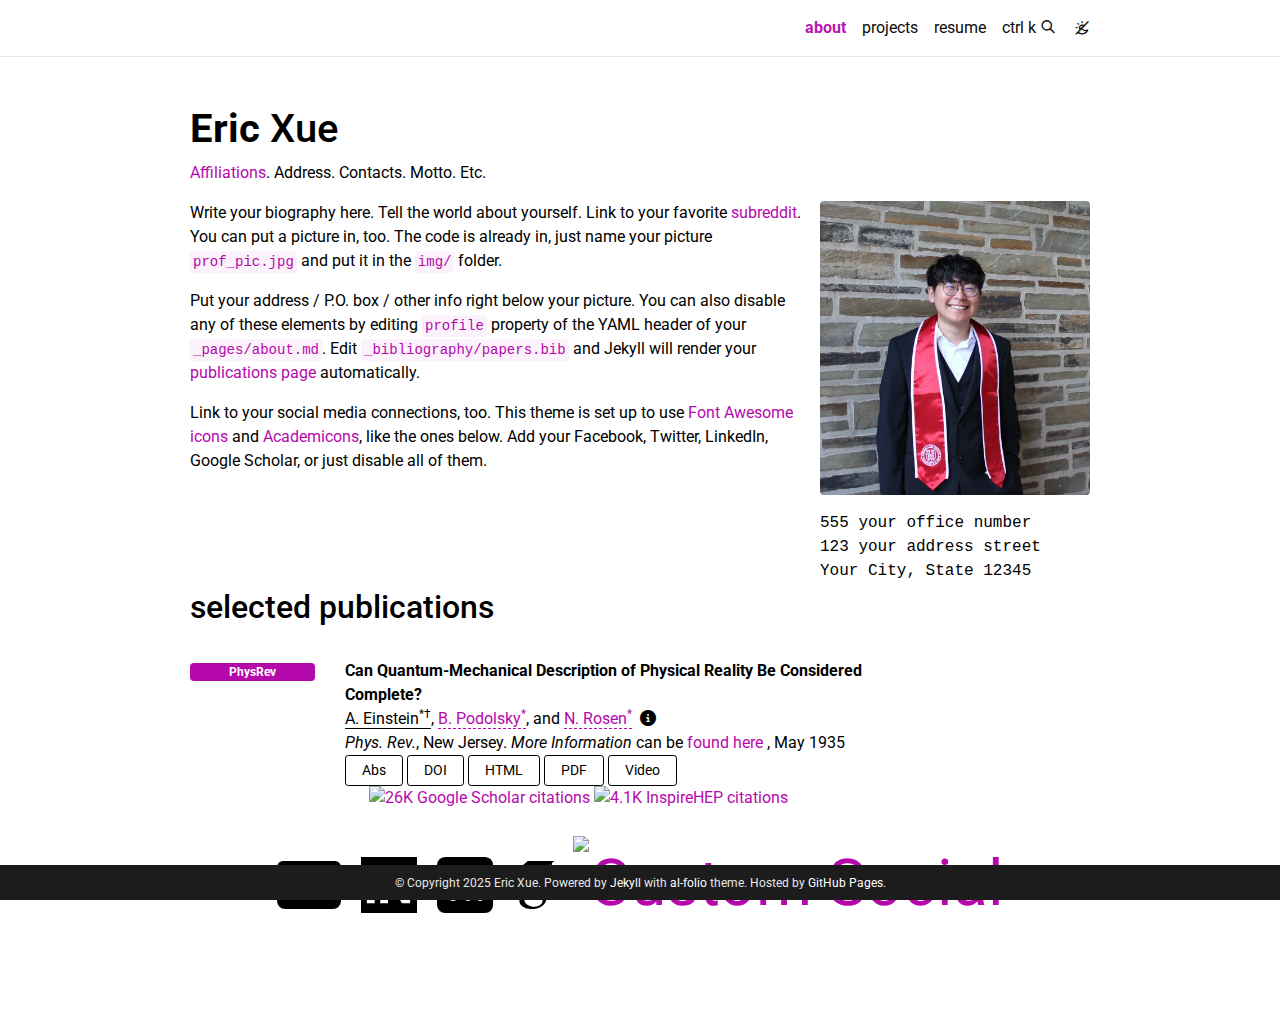
==== commit 3df590b6: "Deploying to gh-pages from @ ex33/ex33.github.io@e10a4a80bac762576e096e024a5ed69d09c0d4d6 🚀" ====
--- a/index.html
+++ b/index.html
@@ -1,5 +1,5 @@
 <!DOCTYPE html> <html lang="en"> <head> <meta http-equiv="Content-Type" content="text/html; charset=UTF-8"> <meta charset="utf-8"> <meta name="viewport" content="width=device-width, initial-scale=1, shrink-to-fit=no"> <meta http-equiv="X-UA-Compatible" content="IE=edge"> <title> Eric Xue </title> <meta name="author" content="Eric Xue"> <meta name="description" content="A simple, whitespace theme for academics. Based on [*folio](https://github.com/bogoli/-folio) design. "> <link rel="stylesheet" href="/assets/css/bootstrap.min.css?a4b3f509e79c54a512b890d73235ef04"> <link rel="stylesheet" href="https://cdn.jsdelivr.net/npm/mdbootstrap@4.20.0/css/mdb.min.css" integrity="sha256-jpjYvU3G3N6nrrBwXJoVEYI/0zw8htfFnhT9ljN3JJw=" crossorigin="anonymous"> <link defer rel="stylesheet" href="/assets/css/academicons.min.css?f0b7046b84e425c55f3463ac249818f5"> <link defer rel="stylesheet" href="/assets/css/scholar-icons.css?62b2ac103a88034e6882a5be5f3e2772"> <link defer rel="stylesheet" type="text/css" href="https://fonts.googleapis.com/css?family=Roboto:300,400,500,700|Roboto+Slab:100,300,400,500,700|Material+Icons&amp;display=swap"> <link defer rel="stylesheet" href="/assets/css/jekyll-pygments-themes-github.css?591dab5a4e56573bf4ef7fd332894c99" media="" id="highlight_theme_light"> <link rel="shortcut icon" href="data:image/svg+xml,&lt;svg%20xmlns=%22http://www.w3.org/2000/svg%22%20viewBox=%220%200%20100%20100%22&gt;&lt;text%20y=%22.9em%22%20font-size=%2290%22&gt;%E2%9A%9B%EF%B8%8F&lt;/text&gt;&lt;/svg&gt;"> <link rel="stylesheet" href="/assets/css/main.css?d41d8cd98f00b204e9800998ecf8427e"> <link rel="canonical" href="https://ex33.github.io/"> <script src="/assets/js/theme.js?9a0c749ec5240d9cda97bc72359a72c0"></script> <link defer rel="stylesheet" href="/assets/css/jekyll-pygments-themes-native.css?5847e5ed4a4568527aa6cfab446049ca" media="none" id="highlight_theme_dark"> <script>
     initTheme();
-  </script> </head> <body class="fixed-top-nav "> <header> <nav id="navbar" class="navbar navbar-light navbar-expand-sm fixed-top" role="navigation"> <div class="container"> <button class="navbar-toggler collapsed ml-auto" type="button" data-toggle="collapse" data-target="#navbarNav" aria-controls="navbarNav" aria-expanded="false" aria-label="Toggle navigation"> <span class="sr-only">Toggle navigation</span> <span class="icon-bar top-bar"></span> <span class="icon-bar middle-bar"></span> <span class="icon-bar bottom-bar"></span> </button> <div class="collapse navbar-collapse text-right" id="navbarNav"> <ul class="navbar-nav ml-auto flex-nowrap"> <li class="nav-item active"> <a class="nav-link" href="/">about <span class="sr-only">(current)</span> </a> </li> <li class="nav-item "> <a class="nav-link" href="/projects/">projects </a> </li> <li class="nav-item "> <a class="nav-link" href="/cv/">resume </a> </li> <li class="nav-item"> <button id="search-toggle" title="Search" onclick="openSearchModal()"> <span class="nav-link">ctrl k <i class="ti ti-search"></i></span> </button> </li> <li class="toggle-container"> <button id="light-toggle" title="Change theme"> <i class="ti ti-sun-moon" id="light-toggle-system"></i> <i class="ti ti-moon-filled" id="light-toggle-dark"></i> <i class="ti ti-sun-filled" id="light-toggle-light"></i> </button> </li> </ul> </div> </div> </nav> <progress id="progress" value="0"> <div class="progress-container"> <span class="progress-bar"></span> </div> </progress> </header> <div class="container mt-5" role="main"> <div class="post"> <header class="post-header"> <h1 class="post-title"> <span class="font-weight-bold">Eric</span> Xue </h1> <p class="desc"><a href="#">Affiliations</a>. Address. Contacts. Motto. Etc.</p> </header> <article> <div class="profile float-right"> <figure> <picture> <source class="responsive-img-srcset" srcset="/assets/img/prof_pic-480.webp 480w,/assets/img/prof_pic-800.webp 800w,/assets/img/prof_pic-1400.webp 1400w," type="image/webp" sizes="(min-width: 930px) 270.0px, (min-width: 576px) 30vw, 95vw"> <img src="/assets/img/prof_pic.jpg?db9dbc1b5d1899e4fb08a30f013739ca" class="img-fluid z-depth-1 rounded" width="100%" height="auto" alt="prof_pic.jpg" loading="eager" onerror="this.onerror=null; $('.responsive-img-srcset').remove();"> </source></picture> </figure> <div class="more-info"> <p>555 your office number</p> <p>123 your address street</p> <p>Your City, State 12345</p> </div> </div> <div class="clearfix"> <p>Write your biography here. Tell the world about yourself. Link to your favorite <a href="http://reddit.com" rel="external nofollow noopener" target="_blank">subreddit</a>. You can put a picture in, too. The code is already in, just name your picture <code class="language-plaintext highlighter-rouge">prof_pic.jpg</code> and put it in the <code class="language-plaintext highlighter-rouge">img/</code> folder.</p> <p>Put your address / P.O. box / other info right below your picture. You can also disable any of these elements by editing <code class="language-plaintext highlighter-rouge">profile</code> property of the YAML header of your <code class="language-plaintext highlighter-rouge">_pages/about.md</code>. Edit <code class="language-plaintext highlighter-rouge">_bibliography/papers.bib</code> and Jekyll will render your <a href="/al-folio/publications/">publications page</a> automatically.</p> <p>Link to your social media connections, too. This theme is set up to use <a href="https://fontawesome.com/" rel="external nofollow noopener" target="_blank">Font Awesome icons</a> and <a href="https://jpswalsh.github.io/academicons/" rel="external nofollow noopener" target="_blank">Academicons</a>, like the ones below. Add your Facebook, Twitter, LinkedIn, Google Scholar, or just disable all of them.</p> </div> <h2> <a href="/news/" style="color: inherit">news</a> </h2> <div class="news"> <p>No news so far...</p> </div> <h2> <a href="/blog/" style="color: inherit">latest posts</a> </h2> <div class="news"> <div class="table-responsive"> <table class="table table-sm table-borderless"> <tr> <th scope="row" style="width: 20%">May 14, 2024</th> <td> <a class="news-title" href="https://blog.google/technology/ai/google-gemini-update-flash-ai-assistant-io-2024/" target="_blank" rel="external nofollow noopener">Google Gemini updates: Flash 1.5, Gemma 2 and Project Astra</a> <svg width="2rem" height="2rem" viewbox="0 0 40 40" xmlns="http://www.w3.org/2000/svg"> <path d="M17 13.5v6H5v-12h6m3-3h6v6m0-6-9 9" class="icon_svg-stroke" stroke="#999" stroke-width="1.5" fill="none" fill-rule="evenodd" stroke-linecap="round" stroke-linejoin="round"></path> </svg> </td> </tr> <tr> <th scope="row" style="width: 20%">Apr 23, 2022</th> <td> <a class="news-title" href="https://medium.com/@al-folio/displaying-external-posts-on-your-al-folio-blog-b60a1d241a0a?source=rss-17feae71c3c4------2" target="_blank" rel="external nofollow noopener">Displaying External Posts on Your al-folio Blog</a> <svg width="2rem" height="2rem" viewbox="0 0 40 40" xmlns="http://www.w3.org/2000/svg"> <path d="M17 13.5v6H5v-12h6m3-3h6v6m0-6-9 9" class="icon_svg-stroke" stroke="#999" stroke-width="1.5" fill="none" fill-rule="evenodd" stroke-linecap="round" stroke-linejoin="round"></path> </svg> </td> </tr> </table> </div> </div> <h2> <a href="/publications/" style="color: inherit">selected publications</a> </h2> <div class="publications"> <ol class="bibliography"><li> <div class="row"> <div class="col col-sm-2 abbr"> <abbr class="badge rounded w-100"> <a href="https://journals.aps.org/" rel="external nofollow noopener" target="_blank">PhysRev</a> </abbr> </div> <div id="PhysRev.47.777" class="col-sm-8"> <div class="title">Can Quantum-Mechanical Description of Physical Reality Be Considered Complete?</div> <div class="author"> <em>A. Einstein<sup>*†</sup></em>, <a href="https://en.wikipedia.org/wiki/Boris_Podolsky" rel="external nofollow noopener" target="_blank">B. Podolsky<sup>*</sup></a>, and <a href="https://en.wikipedia.org/wiki/Nathan_Rosen" rel="external nofollow noopener" target="_blank">N. Rosen<sup>*</sup></a> <i class="fa-solid fa-circle-info ml-1" data-toggle="popover" data-placement="top" data-html="true" data-content="* Example use of superscripts&lt;br&gt;† Albert Einstein"> </i> </div> <div class="periodical"> <em>Phys. Rev.</em>, New Jersey. <em>More Information</em> can be <a href="https://github.com/alshedivat/al-folio/" rel="external nofollow noopener" target="_blank">found here</a> , May 1935 </div> <div class="periodical"> </div> <div class="links"> <a class="abstract btn btn-sm z-depth-0" role="button">Abs</a> <a href="https://doi.org/10.1103/PhysRev.47.777" class="btn btn-sm z-depth-0" role="button" rel="external nofollow noopener" target="_blank">DOI</a> <a href="https://journals.aps.org/pr/abstract/10.1103/PhysRev.47.777" class="btn btn-sm z-depth-0" role="button" rel="external nofollow noopener" target="_blank">HTML</a> <a href="/assets/pdf/example_pdf.pdf" class="btn btn-sm z-depth-0" role="button">PDF</a> <a href="https://www.youtube-nocookie.com/embed/aqz-KE-bpKQ" class="btn btn-sm z-depth-0" role="button" rel="external nofollow noopener" target="_blank">Video</a> </div> <div class="badges"> <span class="altmetric-embed" data-badge-type="2" data-badge-popover="right" data-altmetric-id="248277"></span> <span class="__dimensions_badge_embed__" data-doi="10.1103/PhysRev.47.777" data-style="small_rectangle" data-legend="hover-right" style="margin-bottom: 3px;"></span> <a href="https://scholar.google.com/citations?view_op=view_citation&amp;hl=en&amp;user=qc6CJjYAAAAJ&amp;citation_for_view=qc6CJjYAAAAJ:qyhmnyLat1gC" aria-label="Google Scholar link" role="button" rel="external nofollow noopener" target="_blank"> <img src="https://img.shields.io/badge/scholar-26K-4285F4?logo=googlescholar&amp;labelColor=beige" alt="26K Google Scholar citations"> </a> <a href="https://inspirehep.net/literature/3255" aria-label="Inspirehep link" role="button" rel="external nofollow noopener" target="_blank"> <img src="https://img.shields.io/badge/inspire-4.1K-001628?logo=inspire&amp;logoColor=001628&amp;labelColor=beige" alt="4.1K InspireHEP citations"> </a> </div> <div class="abstract hidden"> <p>In a complete theory there is an element corresponding to each element of reality. A sufficient condition for the reality of a physical quantity is the possibility of predicting it with certainty, without disturbing the system. In quantum mechanics in the case of two physical quantities described by non-commuting operators, the knowledge of one precludes the knowledge of the other. Then either (1) the description of reality given by the wave function in quantum mechanics is not complete or (2) these two quantities cannot have simultaneous reality. Consideration of the problem of making predictions concerning a system on the basis of measurements made on another system that had previously interacted with it leads to the result that if (1) is false then (2) is also false. One is thus led to conclude that the description of reality as given by a wave function is not complete.</p> </div> </div> </div> </li></ol> </div> <div class="social"> <div class="contact-icons"> <a href="mailto:%79%6F%75@%65%78%61%6D%70%6C%65.%63%6F%6D" title="email"><i class="fa-solid fa-envelope"></i></a> <a href="https://inspirehep.net/authors/1010907" title="Inspire HEP" rel="external nofollow noopener" target="_blank"><i class="ai ai-inspire"></i></a> <a href="/feed.xml" title="RSS Feed"><i class="fa-solid fa-square-rss"></i></a> <a href="https://scholar.google.com/citations?user=qc6CJjYAAAAJ" title="Google Scholar" rel="external nofollow noopener" target="_blank"><i class="ai ai-google-scholar"></i></a> <a href="https://www.alberteinstein.com/" title="Custom Social" rel="external nofollow noopener" target="_blank"> <img src="https://www.alberteinstein.com/wp-content/uploads/2024/03/cropped-favicon-192x192.png" alt="Custom Social"> </a> </div> <div class="contact-note"></div> </div> </article> </div> </div> <footer class="fixed-bottom" role="contentinfo"> <div class="container mt-0"> © Copyright 2025 Eric Xue. Powered by <a href="https://jekyllrb.com/" target="_blank" rel="external nofollow noopener">Jekyll</a> with <a href="https://github.com/alshedivat/al-folio" rel="external nofollow noopener" target="_blank">al-folio</a> theme. Hosted by <a href="https://pages.github.com/" target="_blank" rel="external nofollow noopener">GitHub Pages</a>. </div> </footer> <script src="https://cdn.jsdelivr.net/npm/jquery@3.6.0/dist/jquery.min.js" integrity="sha256-/xUj+3OJU5yExlq6GSYGSHk7tPXikynS7ogEvDej/m4=" crossorigin="anonymous"></script> <script src="/assets/js/bootstrap.bundle.min.js"></script> <script src="https://cdn.jsdelivr.net/npm/mdbootstrap@4.20.0/js/mdb.min.js" integrity="sha256-NdbiivsvWt7VYCt6hYNT3h/th9vSTL4EDWeGs5SN3DA=" crossorigin="anonymous"></script> <script defer src="https://cdn.jsdelivr.net/npm/masonry-layout@4.2.2/dist/masonry.pkgd.min.js" integrity="sha256-Nn1q/fx0H7SNLZMQ5Hw5JLaTRZp0yILA/FRexe19VdI=" crossorigin="anonymous"></script> <script defer src="https://cdn.jsdelivr.net/npm/imagesloaded@5.0.0/imagesloaded.pkgd.min.js" integrity="sha256-htrLFfZJ6v5udOG+3kNLINIKh2gvoKqwEhHYfTTMICc=" crossorigin="anonymous"></script> <script defer src="/assets/js/masonry.js?a0db7e5d5c70cc3252b3138b0c91dcaf" type="text/javascript"></script> <script defer src="https://cdn.jsdelivr.net/npm/medium-zoom@1.1.0/dist/medium-zoom.min.js" integrity="sha256-ZgMyDAIYDYGxbcpJcfUnYwNevG/xi9OHKaR/8GK+jWc=" crossorigin="anonymous"></script> <script defer src="/assets/js/zoom.js?85ddb88934d28b74e78031fd54cf8308"></script> <script src="/assets/js/no_defer.js?2781658a0a2b13ed609542042a859126"></script> <script defer src="/assets/js/common.js?e0514a05c5c95ac1a93a8dfd5249b92e"></script> <script defer src="/assets/js/copy_code.js?12775fdf7f95e901d7119054556e495f" type="text/javascript"></script> <script defer src="/assets/js/jupyter_new_tab.js?d9f17b6adc2311cbabd747f4538bb15f"></script> <script async src="https://d1bxh8uas1mnw7.cloudfront.net/assets/embed.js"></script> <script async src="https://badge.dimensions.ai/badge.js"></script> <script defer type="text/javascript" id="MathJax-script" src="https://cdn.jsdelivr.net/npm/mathjax@3.2.2/es5/tex-mml-chtml.js" integrity="sha256-MASABpB4tYktI2Oitl4t+78w/lyA+D7b/s9GEP0JOGI=" crossorigin="anonymous"></script> <script src="/assets/js/mathjax-setup.js?70d799092f862ad98c7876aa47712e20"></script> <script defer src="https://cdnjs.cloudflare.com/polyfill/v3/polyfill.min.js?features=es6" crossorigin="anonymous"></script> <script defer src="/assets/js/progress-bar.js?2f30e0e6801ea8f5036fa66e1ab0a71a" type="text/javascript"></script> <script src="/assets/js/vanilla-back-to-top.min.js?f40d453793ff4f64e238e420181a1d17"></script> <script>
+  </script> </head> <body class="fixed-top-nav "> <header> <nav id="navbar" class="navbar navbar-light navbar-expand-sm fixed-top" role="navigation"> <div class="container"> <button class="navbar-toggler collapsed ml-auto" type="button" data-toggle="collapse" data-target="#navbarNav" aria-controls="navbarNav" aria-expanded="false" aria-label="Toggle navigation"> <span class="sr-only">Toggle navigation</span> <span class="icon-bar top-bar"></span> <span class="icon-bar middle-bar"></span> <span class="icon-bar bottom-bar"></span> </button> <div class="collapse navbar-collapse text-right" id="navbarNav"> <ul class="navbar-nav ml-auto flex-nowrap"> <li class="nav-item active"> <a class="nav-link" href="/">about <span class="sr-only">(current)</span> </a> </li> <li class="nav-item "> <a class="nav-link" href="/projects/">projects </a> </li> <li class="nav-item "> <a class="nav-link" href="/cv/">resume </a> </li> <li class="nav-item"> <button id="search-toggle" title="Search" onclick="openSearchModal()"> <span class="nav-link">ctrl k <i class="ti ti-search"></i></span> </button> </li> <li class="toggle-container"> <button id="light-toggle" title="Change theme"> <i class="ti ti-sun-moon" id="light-toggle-system"></i> <i class="ti ti-moon-filled" id="light-toggle-dark"></i> <i class="ti ti-sun-filled" id="light-toggle-light"></i> </button> </li> </ul> </div> </div> </nav> <progress id="progress" value="0"> <div class="progress-container"> <span class="progress-bar"></span> </div> </progress> </header> <div class="container mt-5" role="main"> <div class="post"> <header class="post-header"> <h1 class="post-title"> <span class="font-weight-bold">Eric</span> Xue </h1> <p class="desc"><a href="#">Affiliations</a>. Address. Contacts. Motto. Etc.</p> </header> <article> <div class="profile float-right"> <figure> <picture> <source class="responsive-img-srcset" srcset="/assets/img/prof_pic-480.webp 480w,/assets/img/prof_pic-800.webp 800w,/assets/img/prof_pic-1400.webp 1400w," type="image/webp" sizes="(min-width: 930px) 270.0px, (min-width: 576px) 30vw, 95vw"> <img src="/assets/img/prof_pic.jpg?db9dbc1b5d1899e4fb08a30f013739ca" class="img-fluid z-depth-1 rounded" width="100%" height="auto" alt="prof_pic.jpg" loading="eager" onerror="this.onerror=null; $('.responsive-img-srcset').remove();"> </source></picture> </figure> <div class="more-info"> <p>555 your office number</p> <p>123 your address street</p> <p>Your City, State 12345</p> </div> </div> <div class="clearfix"> <p>Write your biography here. Tell the world about yourself. Link to your favorite <a href="http://reddit.com" rel="external nofollow noopener" target="_blank">subreddit</a>. You can put a picture in, too. The code is already in, just name your picture <code class="language-plaintext highlighter-rouge">prof_pic.jpg</code> and put it in the <code class="language-plaintext highlighter-rouge">img/</code> folder.</p> <p>Put your address / P.O. box / other info right below your picture. You can also disable any of these elements by editing <code class="language-plaintext highlighter-rouge">profile</code> property of the YAML header of your <code class="language-plaintext highlighter-rouge">_pages/about.md</code>. Edit <code class="language-plaintext highlighter-rouge">_bibliography/papers.bib</code> and Jekyll will render your <a href="/al-folio/publications/">publications page</a> automatically.</p> <p>Link to your social media connections, too. This theme is set up to use <a href="https://fontawesome.com/" rel="external nofollow noopener" target="_blank">Font Awesome icons</a> and <a href="https://jpswalsh.github.io/academicons/" rel="external nofollow noopener" target="_blank">Academicons</a>, like the ones below. Add your Facebook, Twitter, LinkedIn, Google Scholar, or just disable all of them.</p> </div> <h2> <a href="/publications/" style="color: inherit">selected publications</a> </h2> <div class="publications"> <ol class="bibliography"><li> <div class="row"> <div class="col col-sm-2 abbr"> <abbr class="badge rounded w-100"> <a href="https://journals.aps.org/" rel="external nofollow noopener" target="_blank">PhysRev</a> </abbr> </div> <div id="PhysRev.47.777" class="col-sm-8"> <div class="title">Can Quantum-Mechanical Description of Physical Reality Be Considered Complete?</div> <div class="author"> <em>A. Einstein<sup>*†</sup></em>, <a href="https://en.wikipedia.org/wiki/Boris_Podolsky" rel="external nofollow noopener" target="_blank">B. Podolsky<sup>*</sup></a>, and <a href="https://en.wikipedia.org/wiki/Nathan_Rosen" rel="external nofollow noopener" target="_blank">N. Rosen<sup>*</sup></a> <i class="fa-solid fa-circle-info ml-1" data-toggle="popover" data-placement="top" data-html="true" data-content="* Example use of superscripts&lt;br&gt;† Albert Einstein"> </i> </div> <div class="periodical"> <em>Phys. Rev.</em>, New Jersey. <em>More Information</em> can be <a href="https://github.com/alshedivat/al-folio/" rel="external nofollow noopener" target="_blank">found here</a> , May 1935 </div> <div class="periodical"> </div> <div class="links"> <a class="abstract btn btn-sm z-depth-0" role="button">Abs</a> <a href="https://doi.org/10.1103/PhysRev.47.777" class="btn btn-sm z-depth-0" role="button" rel="external nofollow noopener" target="_blank">DOI</a> <a href="https://journals.aps.org/pr/abstract/10.1103/PhysRev.47.777" class="btn btn-sm z-depth-0" role="button" rel="external nofollow noopener" target="_blank">HTML</a> <a href="/assets/pdf/example_pdf.pdf" class="btn btn-sm z-depth-0" role="button">PDF</a> <a href="https://www.youtube-nocookie.com/embed/aqz-KE-bpKQ" class="btn btn-sm z-depth-0" role="button" rel="external nofollow noopener" target="_blank">Video</a> </div> <div class="badges"> <span class="altmetric-embed" data-badge-type="2" data-badge-popover="right" data-altmetric-id="248277"></span> <span class="__dimensions_badge_embed__" data-doi="10.1103/PhysRev.47.777" data-style="small_rectangle" data-legend="hover-right" style="margin-bottom: 3px;"></span> <a href="https://scholar.google.com/citations?view_op=view_citation&amp;hl=en&amp;user=qc6CJjYAAAAJ&amp;citation_for_view=qc6CJjYAAAAJ:qyhmnyLat1gC" aria-label="Google Scholar link" role="button" rel="external nofollow noopener" target="_blank"> <img src="https://img.shields.io/badge/scholar-26K-4285F4?logo=googlescholar&amp;labelColor=beige" alt="26K Google Scholar citations"> </a> <a href="https://inspirehep.net/literature/3255" aria-label="Inspirehep link" role="button" rel="external nofollow noopener" target="_blank"> <img src="https://img.shields.io/badge/inspire-4.1K-001628?logo=inspire&amp;logoColor=001628&amp;labelColor=beige" alt="4.1K InspireHEP citations"> </a> </div> <div class="abstract hidden"> <p>In a complete theory there is an element corresponding to each element of reality. A sufficient condition for the reality of a physical quantity is the possibility of predicting it with certainty, without disturbing the system. In quantum mechanics in the case of two physical quantities described by non-commuting operators, the knowledge of one precludes the knowledge of the other. Then either (1) the description of reality given by the wave function in quantum mechanics is not complete or (2) these two quantities cannot have simultaneous reality. Consideration of the problem of making predictions concerning a system on the basis of measurements made on another system that had previously interacted with it leads to the result that if (1) is false then (2) is also false. One is thus led to conclude that the description of reality as given by a wave function is not complete.</p> </div> </div> </div> </li></ol> </div> <div class="social"> <div class="contact-icons"> <a href="mailto:%79%6F%75@%65%78%61%6D%70%6C%65.%63%6F%6D" title="email"><i class="fa-solid fa-envelope"></i></a> <a href="https://inspirehep.net/authors/1010907" title="Inspire HEP" rel="external nofollow noopener" target="_blank"><i class="ai ai-inspire"></i></a> <a href="/feed.xml" title="RSS Feed"><i class="fa-solid fa-square-rss"></i></a> <a href="https://scholar.google.com/citations?user=qc6CJjYAAAAJ" title="Google Scholar" rel="external nofollow noopener" target="_blank"><i class="ai ai-google-scholar"></i></a> <a href="https://www.alberteinstein.com/" title="Custom Social" rel="external nofollow noopener" target="_blank"> <img src="https://www.alberteinstein.com/wp-content/uploads/2024/03/cropped-favicon-192x192.png" alt="Custom Social"> </a> </div> <div class="contact-note"></div> </div> </article> </div> </div> <footer class="fixed-bottom" role="contentinfo"> <div class="container mt-0"> © Copyright 2025 Eric Xue. Powered by <a href="https://jekyllrb.com/" target="_blank" rel="external nofollow noopener">Jekyll</a> with <a href="https://github.com/alshedivat/al-folio" rel="external nofollow noopener" target="_blank">al-folio</a> theme. Hosted by <a href="https://pages.github.com/" target="_blank" rel="external nofollow noopener">GitHub Pages</a>. </div> </footer> <script src="https://cdn.jsdelivr.net/npm/jquery@3.6.0/dist/jquery.min.js" integrity="sha256-/xUj+3OJU5yExlq6GSYGSHk7tPXikynS7ogEvDej/m4=" crossorigin="anonymous"></script> <script src="/assets/js/bootstrap.bundle.min.js"></script> <script src="https://cdn.jsdelivr.net/npm/mdbootstrap@4.20.0/js/mdb.min.js" integrity="sha256-NdbiivsvWt7VYCt6hYNT3h/th9vSTL4EDWeGs5SN3DA=" crossorigin="anonymous"></script> <script defer src="https://cdn.jsdelivr.net/npm/masonry-layout@4.2.2/dist/masonry.pkgd.min.js" integrity="sha256-Nn1q/fx0H7SNLZMQ5Hw5JLaTRZp0yILA/FRexe19VdI=" crossorigin="anonymous"></script> <script defer src="https://cdn.jsdelivr.net/npm/imagesloaded@5.0.0/imagesloaded.pkgd.min.js" integrity="sha256-htrLFfZJ6v5udOG+3kNLINIKh2gvoKqwEhHYfTTMICc=" crossorigin="anonymous"></script> <script defer src="/assets/js/masonry.js?a0db7e5d5c70cc3252b3138b0c91dcaf" type="text/javascript"></script> <script defer src="https://cdn.jsdelivr.net/npm/medium-zoom@1.1.0/dist/medium-zoom.min.js" integrity="sha256-ZgMyDAIYDYGxbcpJcfUnYwNevG/xi9OHKaR/8GK+jWc=" crossorigin="anonymous"></script> <script defer src="/assets/js/zoom.js?85ddb88934d28b74e78031fd54cf8308"></script> <script src="/assets/js/no_defer.js?2781658a0a2b13ed609542042a859126"></script> <script defer src="/assets/js/common.js?e0514a05c5c95ac1a93a8dfd5249b92e"></script> <script defer src="/assets/js/copy_code.js?12775fdf7f95e901d7119054556e495f" type="text/javascript"></script> <script defer src="/assets/js/jupyter_new_tab.js?d9f17b6adc2311cbabd747f4538bb15f"></script> <script async src="https://d1bxh8uas1mnw7.cloudfront.net/assets/embed.js"></script> <script async src="https://badge.dimensions.ai/badge.js"></script> <script defer type="text/javascript" id="MathJax-script" src="https://cdn.jsdelivr.net/npm/mathjax@3.2.2/es5/tex-mml-chtml.js" integrity="sha256-MASABpB4tYktI2Oitl4t+78w/lyA+D7b/s9GEP0JOGI=" crossorigin="anonymous"></script> <script src="/assets/js/mathjax-setup.js?70d799092f862ad98c7876aa47712e20"></script> <script defer src="https://cdnjs.cloudflare.com/polyfill/v3/polyfill.min.js?features=es6" crossorigin="anonymous"></script> <script defer src="/assets/js/progress-bar.js?2f30e0e6801ea8f5036fa66e1ab0a71a" type="text/javascript"></script> <script src="/assets/js/vanilla-back-to-top.min.js?f40d453793ff4f64e238e420181a1d17"></script> <script>
     addBackToTop();
   </script> <script type="module" src="/assets/js/search/ninja-keys.min.js?a3446f084dcaecc5f75aa1757d087dcf"></script> <ninja-keys hidebreadcrumbs noautoloadmdicons placeholder="Type to start searching"></ninja-keys> <script src="/assets/js/search-setup.js?6c304f7b1992d4b60f7a07956e52f04a"></script> <script src="/assets/js/search-data.js"></script> <script src="/assets/js/shortcut-key.js?6f508d74becd347268a7f822bca7309d"></script> </body> </html>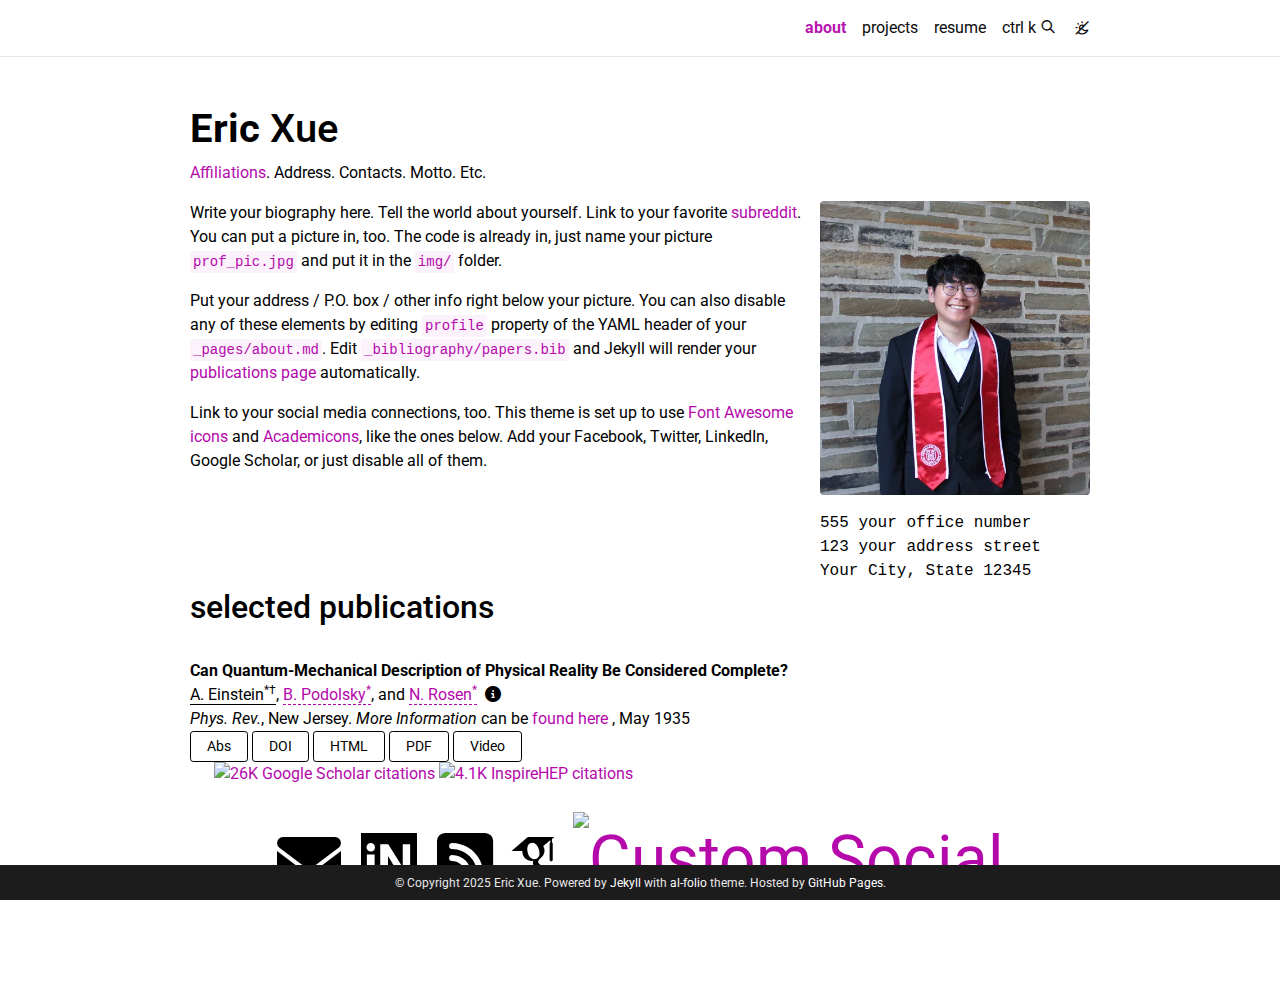
==== commit 29768b66: "Deploying to gh-pages from @ ex33/ex33.github.io@c1d5b1e87490d77d9d9c96ace0b7950f67a4600f 🚀" ====
--- a/index.html
+++ b/index.html
@@ -1,5 +1,5 @@
 <!DOCTYPE html> <html lang="en"> <head> <meta http-equiv="Content-Type" content="text/html; charset=UTF-8"> <meta charset="utf-8"> <meta name="viewport" content="width=device-width, initial-scale=1, shrink-to-fit=no"> <meta http-equiv="X-UA-Compatible" content="IE=edge"> <title> Eric Xue </title> <meta name="author" content="Eric Xue"> <meta name="description" content="A simple, whitespace theme for academics. Based on [*folio](https://github.com/bogoli/-folio) design. "> <link rel="stylesheet" href="/assets/css/bootstrap.min.css?a4b3f509e79c54a512b890d73235ef04"> <link rel="stylesheet" href="https://cdn.jsdelivr.net/npm/mdbootstrap@4.20.0/css/mdb.min.css" integrity="sha256-jpjYvU3G3N6nrrBwXJoVEYI/0zw8htfFnhT9ljN3JJw=" crossorigin="anonymous"> <link defer rel="stylesheet" href="/assets/css/academicons.min.css?f0b7046b84e425c55f3463ac249818f5"> <link defer rel="stylesheet" href="/assets/css/scholar-icons.css?62b2ac103a88034e6882a5be5f3e2772"> <link defer rel="stylesheet" type="text/css" href="https://fonts.googleapis.com/css?family=Roboto:300,400,500,700|Roboto+Slab:100,300,400,500,700|Material+Icons&amp;display=swap"> <link defer rel="stylesheet" href="/assets/css/jekyll-pygments-themes-github.css?591dab5a4e56573bf4ef7fd332894c99" media="" id="highlight_theme_light"> <link rel="shortcut icon" href="data:image/svg+xml,&lt;svg%20xmlns=%22http://www.w3.org/2000/svg%22%20viewBox=%220%200%20100%20100%22&gt;&lt;text%20y=%22.9em%22%20font-size=%2290%22&gt;%E2%9A%9B%EF%B8%8F&lt;/text&gt;&lt;/svg&gt;"> <link rel="stylesheet" href="/assets/css/main.css?d41d8cd98f00b204e9800998ecf8427e"> <link rel="canonical" href="https://ex33.github.io/"> <script src="/assets/js/theme.js?9a0c749ec5240d9cda97bc72359a72c0"></script> <link defer rel="stylesheet" href="/assets/css/jekyll-pygments-themes-native.css?5847e5ed4a4568527aa6cfab446049ca" media="none" id="highlight_theme_dark"> <script>
     initTheme();
-  </script> </head> <body class="fixed-top-nav "> <header> <nav id="navbar" class="navbar navbar-light navbar-expand-sm fixed-top" role="navigation"> <div class="container"> <button class="navbar-toggler collapsed ml-auto" type="button" data-toggle="collapse" data-target="#navbarNav" aria-controls="navbarNav" aria-expanded="false" aria-label="Toggle navigation"> <span class="sr-only">Toggle navigation</span> <span class="icon-bar top-bar"></span> <span class="icon-bar middle-bar"></span> <span class="icon-bar bottom-bar"></span> </button> <div class="collapse navbar-collapse text-right" id="navbarNav"> <ul class="navbar-nav ml-auto flex-nowrap"> <li class="nav-item active"> <a class="nav-link" href="/">about <span class="sr-only">(current)</span> </a> </li> <li class="nav-item "> <a class="nav-link" href="/projects/">projects </a> </li> <li class="nav-item "> <a class="nav-link" href="/cv/">resume </a> </li> <li class="nav-item"> <button id="search-toggle" title="Search" onclick="openSearchModal()"> <span class="nav-link">ctrl k <i class="ti ti-search"></i></span> </button> </li> <li class="toggle-container"> <button id="light-toggle" title="Change theme"> <i class="ti ti-sun-moon" id="light-toggle-system"></i> <i class="ti ti-moon-filled" id="light-toggle-dark"></i> <i class="ti ti-sun-filled" id="light-toggle-light"></i> </button> </li> </ul> </div> </div> </nav> <progress id="progress" value="0"> <div class="progress-container"> <span class="progress-bar"></span> </div> </progress> </header> <div class="container mt-5" role="main"> <div class="post"> <header class="post-header"> <h1 class="post-title"> <span class="font-weight-bold">Eric</span> Xue </h1> <p class="desc"><a href="#">Affiliations</a>. Address. Contacts. Motto. Etc.</p> </header> <article> <div class="profile float-right"> <figure> <picture> <source class="responsive-img-srcset" srcset="/assets/img/prof_pic-480.webp 480w,/assets/img/prof_pic-800.webp 800w,/assets/img/prof_pic-1400.webp 1400w," type="image/webp" sizes="(min-width: 930px) 270.0px, (min-width: 576px) 30vw, 95vw"> <img src="/assets/img/prof_pic.jpg?db9dbc1b5d1899e4fb08a30f013739ca" class="img-fluid z-depth-1 rounded" width="100%" height="auto" alt="prof_pic.jpg" loading="eager" onerror="this.onerror=null; $('.responsive-img-srcset').remove();"> </source></picture> </figure> <div class="more-info"> <p>555 your office number</p> <p>123 your address street</p> <p>Your City, State 12345</p> </div> </div> <div class="clearfix"> <p>Write your biography here. Tell the world about yourself. Link to your favorite <a href="http://reddit.com" rel="external nofollow noopener" target="_blank">subreddit</a>. You can put a picture in, too. The code is already in, just name your picture <code class="language-plaintext highlighter-rouge">prof_pic.jpg</code> and put it in the <code class="language-plaintext highlighter-rouge">img/</code> folder.</p> <p>Put your address / P.O. box / other info right below your picture. You can also disable any of these elements by editing <code class="language-plaintext highlighter-rouge">profile</code> property of the YAML header of your <code class="language-plaintext highlighter-rouge">_pages/about.md</code>. Edit <code class="language-plaintext highlighter-rouge">_bibliography/papers.bib</code> and Jekyll will render your <a href="/al-folio/publications/">publications page</a> automatically.</p> <p>Link to your social media connections, too. This theme is set up to use <a href="https://fontawesome.com/" rel="external nofollow noopener" target="_blank">Font Awesome icons</a> and <a href="https://jpswalsh.github.io/academicons/" rel="external nofollow noopener" target="_blank">Academicons</a>, like the ones below. Add your Facebook, Twitter, LinkedIn, Google Scholar, or just disable all of them.</p> </div> <h2> <a href="/publications/" style="color: inherit">selected publications</a> </h2> <div class="publications"> <ol class="bibliography"><li> <div class="row"> <div class="col col-sm-2 abbr"> <abbr class="badge rounded w-100"> <a href="https://journals.aps.org/" rel="external nofollow noopener" target="_blank">PhysRev</a> </abbr> </div> <div id="PhysRev.47.777" class="col-sm-8"> <div class="title">Can Quantum-Mechanical Description of Physical Reality Be Considered Complete?</div> <div class="author"> <em>A. Einstein<sup>*†</sup></em>, <a href="https://en.wikipedia.org/wiki/Boris_Podolsky" rel="external nofollow noopener" target="_blank">B. Podolsky<sup>*</sup></a>, and <a href="https://en.wikipedia.org/wiki/Nathan_Rosen" rel="external nofollow noopener" target="_blank">N. Rosen<sup>*</sup></a> <i class="fa-solid fa-circle-info ml-1" data-toggle="popover" data-placement="top" data-html="true" data-content="* Example use of superscripts&lt;br&gt;† Albert Einstein"> </i> </div> <div class="periodical"> <em>Phys. Rev.</em>, New Jersey. <em>More Information</em> can be <a href="https://github.com/alshedivat/al-folio/" rel="external nofollow noopener" target="_blank">found here</a> , May 1935 </div> <div class="periodical"> </div> <div class="links"> <a class="abstract btn btn-sm z-depth-0" role="button">Abs</a> <a href="https://doi.org/10.1103/PhysRev.47.777" class="btn btn-sm z-depth-0" role="button" rel="external nofollow noopener" target="_blank">DOI</a> <a href="https://journals.aps.org/pr/abstract/10.1103/PhysRev.47.777" class="btn btn-sm z-depth-0" role="button" rel="external nofollow noopener" target="_blank">HTML</a> <a href="/assets/pdf/example_pdf.pdf" class="btn btn-sm z-depth-0" role="button">PDF</a> <a href="https://www.youtube-nocookie.com/embed/aqz-KE-bpKQ" class="btn btn-sm z-depth-0" role="button" rel="external nofollow noopener" target="_blank">Video</a> </div> <div class="badges"> <span class="altmetric-embed" data-badge-type="2" data-badge-popover="right" data-altmetric-id="248277"></span> <span class="__dimensions_badge_embed__" data-doi="10.1103/PhysRev.47.777" data-style="small_rectangle" data-legend="hover-right" style="margin-bottom: 3px;"></span> <a href="https://scholar.google.com/citations?view_op=view_citation&amp;hl=en&amp;user=qc6CJjYAAAAJ&amp;citation_for_view=qc6CJjYAAAAJ:qyhmnyLat1gC" aria-label="Google Scholar link" role="button" rel="external nofollow noopener" target="_blank"> <img src="https://img.shields.io/badge/scholar-26K-4285F4?logo=googlescholar&amp;labelColor=beige" alt="26K Google Scholar citations"> </a> <a href="https://inspirehep.net/literature/3255" aria-label="Inspirehep link" role="button" rel="external nofollow noopener" target="_blank"> <img src="https://img.shields.io/badge/inspire-4.1K-001628?logo=inspire&amp;logoColor=001628&amp;labelColor=beige" alt="4.1K InspireHEP citations"> </a> </div> <div class="abstract hidden"> <p>In a complete theory there is an element corresponding to each element of reality. A sufficient condition for the reality of a physical quantity is the possibility of predicting it with certainty, without disturbing the system. In quantum mechanics in the case of two physical quantities described by non-commuting operators, the knowledge of one precludes the knowledge of the other. Then either (1) the description of reality given by the wave function in quantum mechanics is not complete or (2) these two quantities cannot have simultaneous reality. Consideration of the problem of making predictions concerning a system on the basis of measurements made on another system that had previously interacted with it leads to the result that if (1) is false then (2) is also false. One is thus led to conclude that the description of reality as given by a wave function is not complete.</p> </div> </div> </div> </li></ol> </div> <div class="social"> <div class="contact-icons"> <a href="mailto:%79%6F%75@%65%78%61%6D%70%6C%65.%63%6F%6D" title="email"><i class="fa-solid fa-envelope"></i></a> <a href="https://inspirehep.net/authors/1010907" title="Inspire HEP" rel="external nofollow noopener" target="_blank"><i class="ai ai-inspire"></i></a> <a href="/feed.xml" title="RSS Feed"><i class="fa-solid fa-square-rss"></i></a> <a href="https://scholar.google.com/citations?user=qc6CJjYAAAAJ" title="Google Scholar" rel="external nofollow noopener" target="_blank"><i class="ai ai-google-scholar"></i></a> <a href="https://www.alberteinstein.com/" title="Custom Social" rel="external nofollow noopener" target="_blank"> <img src="https://www.alberteinstein.com/wp-content/uploads/2024/03/cropped-favicon-192x192.png" alt="Custom Social"> </a> </div> <div class="contact-note"></div> </div> </article> </div> </div> <footer class="fixed-bottom" role="contentinfo"> <div class="container mt-0"> © Copyright 2025 Eric Xue. Powered by <a href="https://jekyllrb.com/" target="_blank" rel="external nofollow noopener">Jekyll</a> with <a href="https://github.com/alshedivat/al-folio" rel="external nofollow noopener" target="_blank">al-folio</a> theme. Hosted by <a href="https://pages.github.com/" target="_blank" rel="external nofollow noopener">GitHub Pages</a>. </div> </footer> <script src="https://cdn.jsdelivr.net/npm/jquery@3.6.0/dist/jquery.min.js" integrity="sha256-/xUj+3OJU5yExlq6GSYGSHk7tPXikynS7ogEvDej/m4=" crossorigin="anonymous"></script> <script src="/assets/js/bootstrap.bundle.min.js"></script> <script src="https://cdn.jsdelivr.net/npm/mdbootstrap@4.20.0/js/mdb.min.js" integrity="sha256-NdbiivsvWt7VYCt6hYNT3h/th9vSTL4EDWeGs5SN3DA=" crossorigin="anonymous"></script> <script defer src="https://cdn.jsdelivr.net/npm/masonry-layout@4.2.2/dist/masonry.pkgd.min.js" integrity="sha256-Nn1q/fx0H7SNLZMQ5Hw5JLaTRZp0yILA/FRexe19VdI=" crossorigin="anonymous"></script> <script defer src="https://cdn.jsdelivr.net/npm/imagesloaded@5.0.0/imagesloaded.pkgd.min.js" integrity="sha256-htrLFfZJ6v5udOG+3kNLINIKh2gvoKqwEhHYfTTMICc=" crossorigin="anonymous"></script> <script defer src="/assets/js/masonry.js?a0db7e5d5c70cc3252b3138b0c91dcaf" type="text/javascript"></script> <script defer src="https://cdn.jsdelivr.net/npm/medium-zoom@1.1.0/dist/medium-zoom.min.js" integrity="sha256-ZgMyDAIYDYGxbcpJcfUnYwNevG/xi9OHKaR/8GK+jWc=" crossorigin="anonymous"></script> <script defer src="/assets/js/zoom.js?85ddb88934d28b74e78031fd54cf8308"></script> <script src="/assets/js/no_defer.js?2781658a0a2b13ed609542042a859126"></script> <script defer src="/assets/js/common.js?e0514a05c5c95ac1a93a8dfd5249b92e"></script> <script defer src="/assets/js/copy_code.js?12775fdf7f95e901d7119054556e495f" type="text/javascript"></script> <script defer src="/assets/js/jupyter_new_tab.js?d9f17b6adc2311cbabd747f4538bb15f"></script> <script async src="https://d1bxh8uas1mnw7.cloudfront.net/assets/embed.js"></script> <script async src="https://badge.dimensions.ai/badge.js"></script> <script defer type="text/javascript" id="MathJax-script" src="https://cdn.jsdelivr.net/npm/mathjax@3.2.2/es5/tex-mml-chtml.js" integrity="sha256-MASABpB4tYktI2Oitl4t+78w/lyA+D7b/s9GEP0JOGI=" crossorigin="anonymous"></script> <script src="/assets/js/mathjax-setup.js?70d799092f862ad98c7876aa47712e20"></script> <script defer src="https://cdnjs.cloudflare.com/polyfill/v3/polyfill.min.js?features=es6" crossorigin="anonymous"></script> <script defer src="/assets/js/progress-bar.js?2f30e0e6801ea8f5036fa66e1ab0a71a" type="text/javascript"></script> <script src="/assets/js/vanilla-back-to-top.min.js?f40d453793ff4f64e238e420181a1d17"></script> <script>
+  </script> </head> <body class="fixed-top-nav "> <header> <nav id="navbar" class="navbar navbar-light navbar-expand-sm fixed-top" role="navigation"> <div class="container"> <button class="navbar-toggler collapsed ml-auto" type="button" data-toggle="collapse" data-target="#navbarNav" aria-controls="navbarNav" aria-expanded="false" aria-label="Toggle navigation"> <span class="sr-only">Toggle navigation</span> <span class="icon-bar top-bar"></span> <span class="icon-bar middle-bar"></span> <span class="icon-bar bottom-bar"></span> </button> <div class="collapse navbar-collapse text-right" id="navbarNav"> <ul class="navbar-nav ml-auto flex-nowrap"> <li class="nav-item active"> <a class="nav-link" href="/">about <span class="sr-only">(current)</span> </a> </li> <li class="nav-item "> <a class="nav-link" href="/projects/">projects </a> </li> <li class="nav-item "> <a class="nav-link" href="/cv/">resume </a> </li> <li class="nav-item"> <button id="search-toggle" title="Search" onclick="openSearchModal()"> <span class="nav-link">ctrl k <i class="ti ti-search"></i></span> </button> </li> <li class="toggle-container"> <button id="light-toggle" title="Change theme"> <i class="ti ti-sun-moon" id="light-toggle-system"></i> <i class="ti ti-moon-filled" id="light-toggle-dark"></i> <i class="ti ti-sun-filled" id="light-toggle-light"></i> </button> </li> </ul> </div> </div> </nav> <progress id="progress" value="0"> <div class="progress-container"> <span class="progress-bar"></span> </div> </progress> </header> <div class="container mt-5" role="main"> <div class="post"> <header class="post-header"> <h1 class="post-title"> <span class="font-weight-bold">Eric</span> Xue </h1> <p class="desc"><a href="#">Affiliations</a>. Address. Contacts. Motto. Etc.</p> </header> <article> <div class="profile float-right"> <figure> <picture> <source class="responsive-img-srcset" srcset="/assets/img/prof_pic-480.webp 480w,/assets/img/prof_pic-800.webp 800w,/assets/img/prof_pic-1400.webp 1400w," type="image/webp" sizes="(min-width: 930px) 270.0px, (min-width: 576px) 30vw, 95vw"> <img src="/assets/img/prof_pic.jpg?db9dbc1b5d1899e4fb08a30f013739ca" class="img-fluid z-depth-1 rounded" width="100%" height="auto" alt="prof_pic.jpg" loading="eager" onerror="this.onerror=null; $('.responsive-img-srcset').remove();"> </source></picture> </figure> <div class="more-info"> <p>555 your office number</p> <p>123 your address street</p> <p>Your City, State 12345</p> </div> </div> <div class="clearfix"> <p>Write your biography here. Tell the world about yourself. Link to your favorite <a href="http://reddit.com" rel="external nofollow noopener" target="_blank">subreddit</a>. You can put a picture in, too. The code is already in, just name your picture <code class="language-plaintext highlighter-rouge">prof_pic.jpg</code> and put it in the <code class="language-plaintext highlighter-rouge">img/</code> folder.</p> <p>Put your address / P.O. box / other info right below your picture. You can also disable any of these elements by editing <code class="language-plaintext highlighter-rouge">profile</code> property of the YAML header of your <code class="language-plaintext highlighter-rouge">_pages/about.md</code>. Edit <code class="language-plaintext highlighter-rouge">_bibliography/papers.bib</code> and Jekyll will render your <a href="/al-folio/publications/">publications page</a> automatically.</p> <p>Link to your social media connections, too. This theme is set up to use <a href="https://fontawesome.com/" rel="external nofollow noopener" target="_blank">Font Awesome icons</a> and <a href="https://jpswalsh.github.io/academicons/" rel="external nofollow noopener" target="_blank">Academicons</a>, like the ones below. Add your Facebook, Twitter, LinkedIn, Google Scholar, or just disable all of them.</p> </div> <h2> <a href="/publications/" style="color: inherit">selected publications</a> </h2> <div class="publications"> <ol class="bibliography"><li> <div class="row"> <div id="PhysRev.47.777" class="col-sm-10"> <div class="title">Can Quantum-Mechanical Description of Physical Reality Be Considered Complete?</div> <div class="author"> <em>A. Einstein<sup>*†</sup></em>, <a href="https://en.wikipedia.org/wiki/Boris_Podolsky" rel="external nofollow noopener" target="_blank">B. Podolsky<sup>*</sup></a>, and <a href="https://en.wikipedia.org/wiki/Nathan_Rosen" rel="external nofollow noopener" target="_blank">N. Rosen<sup>*</sup></a> <i class="fa-solid fa-circle-info ml-1" data-toggle="popover" data-placement="top" data-html="true" data-content="* Example use of superscripts&lt;br&gt;† Albert Einstein"> </i> </div> <div class="periodical"> <em>Phys. Rev.</em>, New Jersey. <em>More Information</em> can be <a href="https://github.com/alshedivat/al-folio/" rel="external nofollow noopener" target="_blank">found here</a> , May 1935 </div> <div class="periodical"> </div> <div class="links"> <a class="abstract btn btn-sm z-depth-0" role="button">Abs</a> <a href="https://doi.org/10.1103/PhysRev.47.777" class="btn btn-sm z-depth-0" role="button" rel="external nofollow noopener" target="_blank">DOI</a> <a href="https://journals.aps.org/pr/abstract/10.1103/PhysRev.47.777" class="btn btn-sm z-depth-0" role="button" rel="external nofollow noopener" target="_blank">HTML</a> <a href="/assets/pdf/example_pdf.pdf" class="btn btn-sm z-depth-0" role="button">PDF</a> <a href="https://www.youtube-nocookie.com/embed/aqz-KE-bpKQ" class="btn btn-sm z-depth-0" role="button" rel="external nofollow noopener" target="_blank">Video</a> </div> <div class="badges"> <span class="altmetric-embed" data-badge-type="2" data-badge-popover="right" data-altmetric-id="248277"></span> <span class="__dimensions_badge_embed__" data-doi="10.1103/PhysRev.47.777" data-style="small_rectangle" data-legend="hover-right" style="margin-bottom: 3px;"></span> <a href="https://scholar.google.com/citations?view_op=view_citation&amp;hl=en&amp;user=qc6CJjYAAAAJ&amp;citation_for_view=qc6CJjYAAAAJ:qyhmnyLat1gC" aria-label="Google Scholar link" role="button" rel="external nofollow noopener" target="_blank"> <img src="https://img.shields.io/badge/scholar-26K-4285F4?logo=googlescholar&amp;labelColor=beige" alt="26K Google Scholar citations"> </a> <a href="https://inspirehep.net/literature/3255" aria-label="Inspirehep link" role="button" rel="external nofollow noopener" target="_blank"> <img src="https://img.shields.io/badge/inspire-4.1K-001628?logo=inspire&amp;logoColor=001628&amp;labelColor=beige" alt="4.1K InspireHEP citations"> </a> </div> <div class="abstract hidden"> <p>In a complete theory there is an element corresponding to each element of reality. A sufficient condition for the reality of a physical quantity is the possibility of predicting it with certainty, without disturbing the system. In quantum mechanics in the case of two physical quantities described by non-commuting operators, the knowledge of one precludes the knowledge of the other. Then either (1) the description of reality given by the wave function in quantum mechanics is not complete or (2) these two quantities cannot have simultaneous reality. Consideration of the problem of making predictions concerning a system on the basis of measurements made on another system that had previously interacted with it leads to the result that if (1) is false then (2) is also false. One is thus led to conclude that the description of reality as given by a wave function is not complete.</p> </div> </div> </div> </li></ol> </div> <div class="social"> <div class="contact-icons"> <a href="mailto:%79%6F%75@%65%78%61%6D%70%6C%65.%63%6F%6D" title="email"><i class="fa-solid fa-envelope"></i></a> <a href="https://inspirehep.net/authors/1010907" title="Inspire HEP" rel="external nofollow noopener" target="_blank"><i class="ai ai-inspire"></i></a> <a href="/feed.xml" title="RSS Feed"><i class="fa-solid fa-square-rss"></i></a> <a href="https://scholar.google.com/citations?user=qc6CJjYAAAAJ" title="Google Scholar" rel="external nofollow noopener" target="_blank"><i class="ai ai-google-scholar"></i></a> <a href="https://www.alberteinstein.com/" title="Custom Social" rel="external nofollow noopener" target="_blank"> <img src="https://www.alberteinstein.com/wp-content/uploads/2024/03/cropped-favicon-192x192.png" alt="Custom Social"> </a> </div> <div class="contact-note"></div> </div> </article> </div> </div> <footer class="fixed-bottom" role="contentinfo"> <div class="container mt-0"> © Copyright 2025 Eric Xue. Powered by <a href="https://jekyllrb.com/" target="_blank" rel="external nofollow noopener">Jekyll</a> with <a href="https://github.com/alshedivat/al-folio" rel="external nofollow noopener" target="_blank">al-folio</a> theme. Hosted by <a href="https://pages.github.com/" target="_blank" rel="external nofollow noopener">GitHub Pages</a>. </div> </footer> <script src="https://cdn.jsdelivr.net/npm/jquery@3.6.0/dist/jquery.min.js" integrity="sha256-/xUj+3OJU5yExlq6GSYGSHk7tPXikynS7ogEvDej/m4=" crossorigin="anonymous"></script> <script src="/assets/js/bootstrap.bundle.min.js"></script> <script src="https://cdn.jsdelivr.net/npm/mdbootstrap@4.20.0/js/mdb.min.js" integrity="sha256-NdbiivsvWt7VYCt6hYNT3h/th9vSTL4EDWeGs5SN3DA=" crossorigin="anonymous"></script> <script defer src="https://cdn.jsdelivr.net/npm/masonry-layout@4.2.2/dist/masonry.pkgd.min.js" integrity="sha256-Nn1q/fx0H7SNLZMQ5Hw5JLaTRZp0yILA/FRexe19VdI=" crossorigin="anonymous"></script> <script defer src="https://cdn.jsdelivr.net/npm/imagesloaded@5.0.0/imagesloaded.pkgd.min.js" integrity="sha256-htrLFfZJ6v5udOG+3kNLINIKh2gvoKqwEhHYfTTMICc=" crossorigin="anonymous"></script> <script defer src="/assets/js/masonry.js?a0db7e5d5c70cc3252b3138b0c91dcaf" type="text/javascript"></script> <script defer src="https://cdn.jsdelivr.net/npm/medium-zoom@1.1.0/dist/medium-zoom.min.js" integrity="sha256-ZgMyDAIYDYGxbcpJcfUnYwNevG/xi9OHKaR/8GK+jWc=" crossorigin="anonymous"></script> <script defer src="/assets/js/zoom.js?85ddb88934d28b74e78031fd54cf8308"></script> <script src="/assets/js/no_defer.js?2781658a0a2b13ed609542042a859126"></script> <script defer src="/assets/js/common.js?e0514a05c5c95ac1a93a8dfd5249b92e"></script> <script defer src="/assets/js/copy_code.js?12775fdf7f95e901d7119054556e495f" type="text/javascript"></script> <script defer src="/assets/js/jupyter_new_tab.js?d9f17b6adc2311cbabd747f4538bb15f"></script> <script async src="https://d1bxh8uas1mnw7.cloudfront.net/assets/embed.js"></script> <script async src="https://badge.dimensions.ai/badge.js"></script> <script defer type="text/javascript" id="MathJax-script" src="https://cdn.jsdelivr.net/npm/mathjax@3.2.2/es5/tex-mml-chtml.js" integrity="sha256-MASABpB4tYktI2Oitl4t+78w/lyA+D7b/s9GEP0JOGI=" crossorigin="anonymous"></script> <script src="/assets/js/mathjax-setup.js?70d799092f862ad98c7876aa47712e20"></script> <script defer src="https://cdnjs.cloudflare.com/polyfill/v3/polyfill.min.js?features=es6" crossorigin="anonymous"></script> <script defer src="/assets/js/progress-bar.js?2f30e0e6801ea8f5036fa66e1ab0a71a" type="text/javascript"></script> <script src="/assets/js/vanilla-back-to-top.min.js?f40d453793ff4f64e238e420181a1d17"></script> <script>
     addBackToTop();
   </script> <script type="module" src="/assets/js/search/ninja-keys.min.js?a3446f084dcaecc5f75aa1757d087dcf"></script> <ninja-keys hidebreadcrumbs noautoloadmdicons placeholder="Type to start searching"></ninja-keys> <script src="/assets/js/search-setup.js?6c304f7b1992d4b60f7a07956e52f04a"></script> <script src="/assets/js/search-data.js"></script> <script src="/assets/js/shortcut-key.js?6f508d74becd347268a7f822bca7309d"></script> </body> </html>